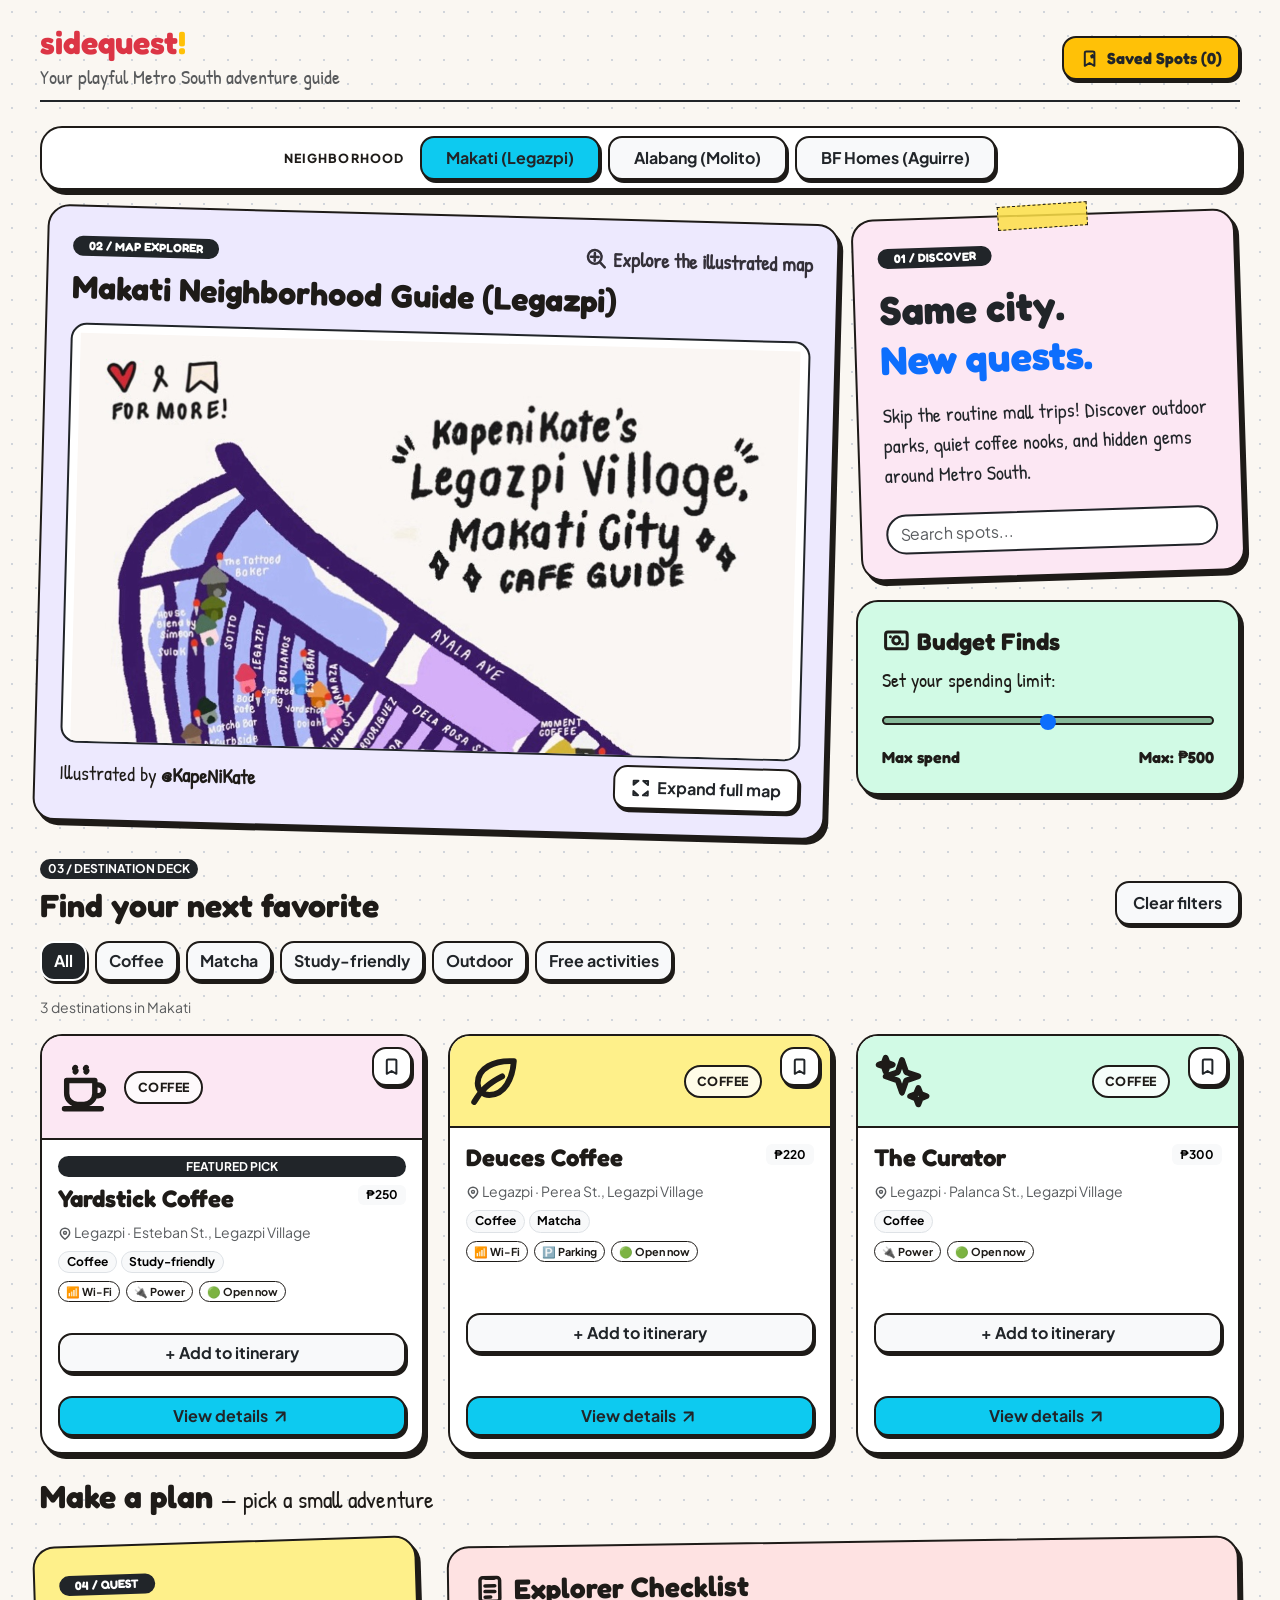
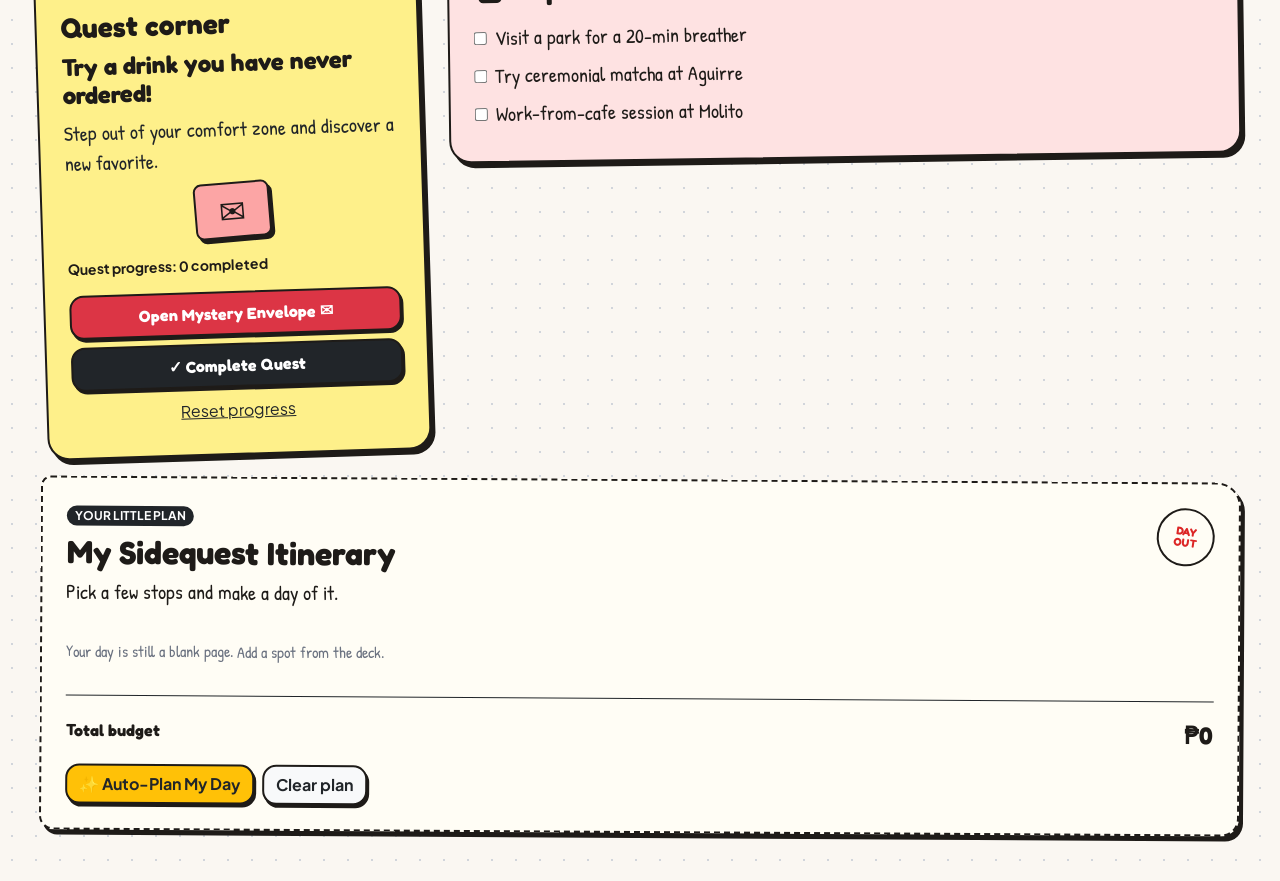
==== 01-bento-layout/index.html @ ff7359d4 "Add Sidequest itinerary and discovery features" ====
<!DOCTYPE html>
<html lang="en">

<head>
  <meta charset="UTF-8" />
  <meta name="viewport" content="width=device-width, initial-scale=1.0" />
  <title>Sidequest! — Playful Bento Adventure Guide</title>

  <link href="https://cdn.jsdelivr.net/npm/bootstrap@5.3.2/dist/css/bootstrap.min.css" rel="stylesheet" />
  <!-- Google Fonts -->
  <link
    href="https://fonts.googleapis.com/css2?family=Fredoka:wght@400;600;700&family=Patrick+Hand&family=Plus+Jakarta+Sans:wght@500;700;800&display=swap"
    rel="stylesheet" />
  <link rel="stylesheet" href="style.css" />
</head>

<body>

  <div class="container-fluid dashboard-shell">

    <!-- HEADER -->
    <header
      class="dashboard-header d-flex flex-wrap justify-content-between align-items-center gap-2 mb-4 pb-2 border-bottom border-2 border-dark">
      <div>
        <h1 class="font-fredoka fw-bold text-danger m-0 fs-2">sidequest<span class="text-warning">!</span></h1>
        <p class="font-hand text-muted m-0 fs-5">Your playful Metro South adventure guide</p>
      </div>
      <button class="btn btn-bento bg-warning text-dark font-fredoka px-3 py-2" onclick="toggleSaved()" aria-controls="savedDrawer" aria-expanded="false">
        <svg class="ui-icon me-1" aria-hidden="true" viewBox="0 0 24 24">
          <path d="M6 4.75A1.75 1.75 0 0 1 7.75 3h8.5A1.75 1.75 0 0 1 18 4.75V21l-6-3.5L6 21z" />
          <path d="m15.5 7.5 .5 1 1.1.2-.8.8.2 1.1-1-.5-1 .5.2-1.1-.8-.8 1.1-.2z" />
        </svg> Saved Spots (<span id="saved-count">0</span>)
      </button>
    </header>

    <!-- LOCATION SELECTOR STRIP -->
    <div class="row g-4 mb-4">
      <div class="col-12">
        <div class="bento-card location-strip flex-wrap px-3 py-2 bg-white">
          <span class="neighborhood-label">NEIGHBORHOOD</span>
          <div class="d-flex justify-content-center gap-2 flex-wrap">
            <button id="btn-makati" class="btn btn-bento bg-info text-dark px-4 py-2" aria-pressed="true"
              onclick="switchLoc('makati')">Makati (Legazpi)</button>
            <button id="btn-alabang" class="btn btn-bento bg-light px-4 py-2" aria-pressed="false"
              onclick="switchLoc('alabang')">Alabang (Molito)</button>
            <button id="btn-bf" class="btn btn-bento bg-light px-4 py-2" aria-pressed="false"
              onclick="switchLoc('bf')">BF Homes (Aguirre)</button>
          </div>
        </div>
      </div>
    </div>

  </div>
  <main class="container-fluid dashboard-shell">
    <!-- FEATURE ROW: MAP ANCHOR WITH DISCOVERY RAIL -->
    <div class="row g-4 mb-4">
      <aside class="col-12 col-lg-4 order-1 order-lg-2">
        <div class="row g-4">
          <div class="col-12">
            <section class="bento-card p-4 h-100 tilt-left" style="background-color: var(--pink-pastel);" aria-labelledby="discoverHeading">
              <div class="tape-accent"></div>
              <span class="badge bg-dark text-white rounded-pill px-3 py-1 font-fredoka mb-3">01 / DISCOVER</span>
              <h2 id="discoverHeading" class="font-fredoka fw-bold fs-1 lh-sm text-dark mb-3">Same city. <br><span class="text-primary">New quests.</span></h2>
              <p class="font-hand fs-5 mb-4 text-dark">Skip the routine mall trips! Discover outdoor parks, quiet coffee nooks, and hidden gems around Metro South.</p>
              <input id="searchInput" type="search" class="form-control rounded-pill border-2 border-dark" placeholder="Search spots..." aria-label="Search destinations" />
            </section>
          </div>
          <div class="col-12">
            <section class="bento-card p-4 h-100" style="background-color: var(--sage-pastel);" aria-labelledby="budgetHeading">
              <h2 id="budgetHeading" class="font-fredoka fw-bold fs-4 mb-2"><svg class="ui-icon" aria-hidden="true" viewBox="0 0 24 24"><rect x="3" y="5" width="18" height="14" rx="2"/><circle cx="12" cy="12" r="3"/><path d="M7 9h.01M17 15h.01"/></svg> Budget Finds</h2>
              <p class="font-hand fs-5 mb-3">Set your spending limit:</p>
              <input id="budgetRange" type="range" class="form-range" min="0" max="1000" step="50" value="500" aria-label="Maximum estimated spending">
              <div class="d-flex justify-content-between font-fredoka fw-bold mt-2"><span>Max spend</span><span class="budget-value">Max: ₱<span id="budgetValue">500</span></span></div>
            </section>
          </div>
        </div>
      </aside>

      <div class="col-12 col-lg-8 order-2 order-lg-1">
        <section class="bento-card map-anchor p-4 h-100 tilt-right" style="background-color: var(--lavender-pastel);" aria-labelledby="locTitle">
          <div class="d-flex justify-content-between align-items-center flex-wrap gap-2 mb-2">
            <span class="badge bg-dark text-white rounded-pill px-3 py-1 font-fredoka">02 / MAP EXPLORER</span>
            <small class="map-hint font-hand fs-5"><svg class="ui-icon" aria-hidden="true" viewBox="0 0 24 24"><circle cx="10.8" cy="10.8" r="6.8"/><path d="m16 16 5 5M10.8 7v7.6M7 10.8h7.6"/></svg> Explore the illustrated map</small>
          </div>
          <h2 id="locTitle" class="font-fredoka fw-bold mb-3">Makati Neighborhood Guide</h2>
          <div class="map-preview bg-white rounded-4 border border-2 border-dark p-2 text-center"><img id="neighborhoodMap" class="neighborhood-map" src="Assets/Map-Legazpi.jpg" alt="Illustrated Cafe Guide Map for Legazpi Village by KapeNiKate"></div>
          <div class="d-flex justify-content-between align-items-center gap-2 flex-wrap mt-2">
            <small class="font-hand fs-5">Illustrated by <strong>@KapeNiKate</strong></small>
            <button class="btn btn-bento bg-white px-3 py-2" type="button" onclick="openMap()"><svg class="ui-icon me-1" aria-hidden="true" viewBox="0 0 24 24"><path d="M8 3H3v5M16 3h5v5M3 16v5h5m13-5v5h-5M3 8l6-5m12 5-6-5M3 16l6 5m12-5-6 5"/></svg> Expand full map</button>
          </div>
        </section>
      </div>
    </div>

    <section class="destination-section mb-4" aria-labelledby="destinationsHeading">
      <div class="d-flex justify-content-between align-items-end flex-wrap gap-3 mb-3">
        <div><span class="badge bg-dark rounded-pill mb-2">03 / DESTINATION DECK</span><h2 id="destinationsHeading" class="font-fredoka fw-bold m-0">Find your next favorite</h2></div>
        <button id="clearFilters" class="btn btn-bento bg-light px-3 py-2" type="button">Clear filters</button>
      </div>
      <div class="d-flex gap-2 flex-wrap mb-3" id="categoryFilters" role="group" aria-label="Filter destinations by category"></div>
      <p id="resultSummary" class="text-muted small mb-3" aria-live="polite"></p>
      <div id="destinationList" class="row g-4"></div>
      <div id="emptyState" class="text-center py-4 d-none"><div class="empty-icon"><svg class="ui-icon" aria-hidden="true" viewBox="0 0 24 24"><circle cx="12" cy="12" r="9"/><path d="m15.5 8.5-2 5-5 2 2-5z"/></svg></div><h3 class="font-fredoka">No quests found!</h3><p>Try another budget or clear your filters.</p><button class="btn btn-bento bg-warning px-3 py-2" onclick="clearFilters()">Clear filters</button></div>
    </section>

    <section class="row g-4 mb-4" aria-labelledby="toolsHeading">
      <div class="col-12"><h2 id="toolsHeading" class="font-fredoka fw-bold mb-0">Make a plan <span class="font-hand fs-4 fw-normal">— pick a small adventure</span></h2></div>
      <div class="col-12 col-md-5 col-lg-4">
        <div class="bento-card p-4 h-100 tilt-left quest-card" style="background-color: var(--yellow-pastel);">
          <span class="badge bg-dark text-white rounded-pill px-3 py-1 font-fredoka mb-2">04 / QUEST</span>
          <h3 class="font-fredoka fw-bold mt-2">Quest corner</h3>
          <h4 id="featuredQuest" class="font-fredoka fw-bold">Try a drink you have never ordered!</h4>
          <p id="questDescription" class="font-hand fs-5 text-dark mb-2">Step out of your comfort zone and discover a new favorite.</p>
          <div id="mysteryEnvelope" class="mystery-envelope mb-3" aria-hidden="true"><span>✉</span></div>
          <p id="surpriseResult" class="font-hand fs-5 mt-2 mb-2" aria-live="polite"></p>
          <p class="small fw-bold">Quest progress: <span id="questProgress">0</span> completed</p>
          <div class="d-grid gap-2">
            <button class="btn btn-bento bg-danger text-white py-2 font-fredoka" onclick="rollQuest()">Open Mystery Envelope <span aria-hidden="true">✉</span></button>
            <button id="completeQuestBtn" class="btn btn-bento bg-dark text-white py-2 font-fredoka" onclick="completeQuest()">✓ Complete Quest</button>
          </div>
          <button class="btn btn-link text-dark w-100 mt-1" onclick="resetQuests()">Reset progress</button>
        </div>
      </div>
      <div class="col-12 col-md-7 col-lg-8">
        <div class="bento-card p-4 tilt-slight" style="background-color: #FEE2E2;">
          <h3 class="font-fredoka fw-bold mb-3"><svg class="ui-icon" aria-hidden="true" viewBox="0 0 24 24"><rect x="5" y="4" width="14" height="17" rx="2"/><path d="M9 4.5h6M8.5 10h7M8.5 14h7M8.5 18h4"/></svg> Explorer Checklist</h3>
          <ul id="explorerChecklist" class="list-unstyled font-hand fs-5 m-0">
            <li class="mb-2"><input id="check-park" data-checklist-key="park" type="checkbox" class="me-2" /><label for="check-park">Visit a park for a 20-min breather</label></li>
            <li class="mb-2"><input id="check-matcha" data-checklist-key="matcha" type="checkbox" class="me-2" /><label for="check-matcha">Try ceremonial matcha at Aguirre</label></li>
            <li class="mb-2"><input id="check-cafe" data-checklist-key="cafe" type="checkbox" class="me-2" /><label for="check-cafe">Work-from-cafe session at Molito</label></li>
          </ul>
        </div>
      </div>
    </section>

    <section id="itineraryCard" class="itinerary-card bento-card p-3 p-md-4 mb-4" aria-labelledby="itineraryHeading">
      <div class="d-flex justify-content-between align-items-start gap-3 flex-wrap">
        <div><span class="badge bg-dark rounded-pill mb-2">YOUR LITTLE PLAN</span><h2 id="itineraryHeading" class="font-fredoka fw-bold mb-1">My Sidequest Itinerary</h2><p class="font-hand fs-5 mb-0">Pick a few stops and make a day of it.</p></div>
        <span class="receipt-stamp" aria-hidden="true">DAY<br>OUT</span>
      </div>
      <ul id="itineraryList" class="itinerary-list list-unstyled my-3 mb-0"></ul>
      <div class="d-flex justify-content-between align-items-center border-top border-dark pt-3 mt-3"><span class="font-fredoka fw-bold">Total budget</span><strong id="itineraryTotal" class="font-fredoka fs-4">₱0</strong></div>
      <div class="d-flex gap-2 flex-wrap mt-3"><button class="btn btn-bento bg-warning" type="button" onclick="autoPlanDay()">✨ Auto-Plan My Day</button><button class="btn btn-bento bg-light" type="button" onclick="clearItinerary()">Clear plan</button></div>
    </section>
    <div id="savedDrawerBackdrop" class="saved-drawer-backdrop" onclick="toggleSaved(false)"></div>
    <aside id="savedDrawer" class="saved-drawer" aria-labelledby="savedHeading" aria-hidden="true">
      <div class="d-flex justify-content-between align-items-center gap-3 mb-3"><h2 id="savedHeading" class="font-fredoka fw-bold mb-0">Saved spots</h2><button class="btn btn-bento bg-white" type="button" onclick="toggleSaved(false)" aria-label="Close saved spots"><svg class="ui-icon" aria-hidden="true" viewBox="0 0 24 24"><path d="m6 6 12 12M18 6 6 18"/></svg></button></div>
      <div id="savedList" class="saved-drawer-list"></div>
    </aside>
    <dialog id="detailsDialog" class="details-dialog" aria-labelledby="detailsTitle"></dialog>
    <dialog id="mapDialog" class="map-dialog" aria-labelledby="mapDialogTitle">
      <div class="map-dialog-header p-3 d-flex justify-content-between align-items-center gap-3 flex-wrap">
        <div><h2 id="mapDialogTitle" class="font-fredoka fw-bold fs-4 mb-0">Neighborhood map</h2><small>Illustrated by @KapeNiKate</small></div>
        <div class="d-flex align-items-center gap-2"><label for="mapZoom" class="small fw-bold">Zoom <span id="mapZoomValue">100%</span></label><input id="mapZoom" type="range" min="100" max="200" value="100" step="10" aria-label="Zoom map"><button class="btn btn-bento bg-white" type="button" onclick="document.getElementById('mapDialog').close()" aria-label="Close map"><svg class="ui-icon" aria-hidden="true" viewBox="0 0 24 24"><path d="m6 6 12 12M18 6 6 18"/></svg></button></div>
      </div>
      <div id="mapCanvas" class="map-canvas"><img id="largeMap" src="Assets/Map-Legazpi.jpg" alt="Illustrated Cafe Guide Map for Legazpi Village by KapeNiKate"></div>
    </dialog>
  </main>
  <script>
    const places = [
      { id: 'yardstick', name: 'Yardstick Coffee', loc: 'makati', area: 'Legazpi', address: 'Esteban St., Legazpi Village', price: 250, icon: 'coffee', color: '#FCE7F3', tags: ['Coffee', 'Study-friendly'], amenities: ['Wi-Fi', 'Power', 'Open now'], description: 'A relaxed specialty coffee stop with a welcoming work-friendly vibe.' },
      { id: 'deuces', name: 'Deuces Coffee', loc: 'makati', area: 'Legazpi', address: 'Perea St., Legazpi Village', price: 220, icon: 'leaf', color: '#FEF08A', tags: ['Coffee', 'Matcha'], amenities: ['Wi-Fi', 'Parking', 'Open now'], description: 'Coffee and matcha drinks for a bright neighborhood café break.' },
      { id: 'curator', name: 'The Curator', loc: 'makati', area: 'Legazpi', address: 'Palanca St., Legazpi Village', price: 300, icon: 'sparkles', color: '#D1FAE5', tags: ['Coffee'], amenities: ['Power', 'Open now'], description: 'Specialty coffee with a cozy, tucked-away atmosphere.' },
      { id: 'molito', name: 'Molito Lifestyle Center', loc: 'alabang', area: 'Molito', address: 'Commerce Ave., Alabang', price: 400, icon: 'leaf', color: '#D1FAE5', tags: ['Coffee', 'Outdoor'], amenities: ['Parking', 'Open now'], description: 'An open-air destination with cafés, dining, and leafy walkways.' },
      { id: 'manam', name: 'Café Seventy', loc: 'alabang', area: 'Molito', address: 'Molito Complex, Alabang', price: 350, icon: 'coffee', color: '#FCE7F3', tags: ['Coffee', 'Study-friendly'], amenities: ['Wi-Fi', 'Power'], description: 'A casual café pick for a coffee break or catch-up.' },
      { id: 'aguirre', name: 'Matcha Stop', loc: 'bf', area: 'Aguirre', address: 'Aguirre Ave., BF Homes', price: 200, icon: 'leaf', color: '#D1FAE5', tags: ['Matcha', 'Coffee'], amenities: ['Wi-Fi', 'Open now'], description: 'A neighborhood drink stop for matcha fans.' },
      { id: 'bfpark', name: 'BF Community Green', loc: 'bf', area: 'Aguirre', address: 'BF Homes, Parañaque', price: 0, icon: 'tree', color: '#E0F2FE', tags: ['Outdoor', 'Free activities'], amenities: ['Parking', 'Open now'], description: 'Take a free breather and enjoy a little time outdoors.' }
    ];
    const categories = ['Coffee', 'Matcha', 'Study-friendly', 'Outdoor', 'Free activities'];
    const mapAssets = {
      makati: { src: 'Assets/Map-Legazpi.jpg', alt: 'Illustrated Cafe Guide Map for Legazpi Village by KapeNiKate', title: 'Legazpi Village, Makati' },
      alabang: { src: 'Assets/Map-Alabang.jpg', alt: 'Illustrated Cafe Guide Map for Alabang by KapeNiKate', title: 'Alabang Cafe Guide' },
      bf: { src: 'Assets/Map-BF%20Homes.jpg', alt: 'Illustrated Cafe Guide Map for BF Homes, Parañaque by KapeNiKate', title: 'BF Homes Cafe Guide' }
    };
    let activeLoc = 'makati', activeCategory = '', searchTerm = '', budget = 500;
    let saved = JSON.parse(localStorage.getItem('sidequestSaved') || '[]');
    let itinerary = JSON.parse(localStorage.getItem('sidequestItinerary') || '[]');
    let questCount = Number(localStorage.getItem('sidequestQuestCount') || 0);
    let currentQuest = 'Try a drink you have never ordered!';
    const titles = { makati: 'Makati Neighborhood Guide (Legazpi)', alabang: 'Alabang Cafe Guide (Molito)', bf: 'BF Homes Guide (Aguirre Ave)' };

    function switchLoc(loc) {
      activeLoc = loc;
      document.getElementById('btn-makati').className = loc === 'makati' ? 'btn btn-bento bg-info text-dark px-4 py-2' : 'btn btn-bento bg-light px-4 py-2';
      document.getElementById('btn-alabang').className = loc === 'alabang' ? 'btn btn-bento bg-info text-dark px-4 py-2' : 'btn btn-bento bg-light px-4 py-2';
      document.getElementById('btn-bf').className = loc === 'bf' ? 'btn btn-bento bg-info text-dark px-4 py-2' : 'btn btn-bento bg-light px-4 py-2';
      document.getElementById('btn-makati').setAttribute('aria-pressed', loc === 'makati');
      document.getElementById('btn-alabang').setAttribute('aria-pressed', loc === 'alabang');
      document.getElementById('btn-bf').setAttribute('aria-pressed', loc === 'bf');
      render();
    }

    function iconSvg(name, className = 'ui-icon') {
      const paths = {
        coffee: '<path d="M4 9h13v6a5 5 0 0 1-5 5H9a5 5 0 0 1-5-5zM17 11h1.5a2.5 2.5 0 0 1 0 5H17M3 22h17M8 3c-1 1 1 1 0 2m5-2c-1 1 1 1 0 2"/>',
        leaf: '<path d="M20.5 3.5C12 3 5 6.5 5 13a5 5 0 0 0 5 5c6.5 0 10-7 10.5-14.5Z"/><path d="M3.5 21c3-5 6-8 12-11"/>',
        sparkles: '<path d="m12 3 1.8 5.2L19 10l-5.2 1.8L12 17l-1.8-5.2L5 10l5.2-1.8L12 3ZM19 15l1 2.5 2.5 1-2.5 1L19 22l-1-2.5-2.5-1 2.5-1L19 15ZM5 2l.8 2.2L8 5l-2.2.8L5 8l-.8-2.2L2 5l2.2-.8L5 2Z"/>',
        tree: '<path d="M12 22v-6M9 22h6M12 2 5 11h4l-5 6h16l-5-6h4z"/>',
        pin: '<path d="M20 10c0 5-8 11-8 11S4 15 4 10a8 8 0 1 1 16 0Z"/><circle cx="12" cy="10" r="2.5"/>',
        bookmark: '<path d="M6 4.75A1.75 1.75 0 0 1 7.75 3h8.5A1.75 1.75 0 0 1 18 4.75V21l-6-3.5L6 21z"/>',
        arrow: '<path d="M7 17 17 7M7 7h10v10"/>',
        close: '<path d="m6 6 12 12M18 6 6 18"/>'
      };
      return `<svg class="${className}" aria-hidden="true" viewBox="0 0 24 24">${paths[name] || paths.sparkles}</svg>`;
    }
    function filteredPlaces() {
      return places.filter(p => p.loc === activeLoc && p.price <= budget && (!activeCategory || p.tags.includes(activeCategory)) && (!searchTerm || `${p.name} ${p.area} ${p.address} ${p.tags.join(' ')}`.toLowerCase().includes(searchTerm)));
    }
    function amenityMarkup(p) {
      const icons = { 'Wi-Fi': '📶', Power: '🔌', Parking: '🅿️', 'Open now': '🟢' };
      return (p.amenities || []).map(amenity => `<span class="amenity-badge" title="${amenity}">${icons[amenity] || '•'} ${amenity}</span>`).join('');
    }
    function placeCard(p, index = 0, total = 1, editorial = false) {
      const isSaved = saved.includes(p.id);
      const featured = editorial && index === 0;
      const columnClass = !editorial ? 'col-12 col-md-6 col-lg-4' : 'col-12 col-md-4';
      const inItinerary = itinerary.includes(p.id);
      return `<div class="${columnClass}"><article class="bento-card destination-card h-100 overflow-hidden ${featured ? 'destination-featured' : ''}"><div class="destination-art" style="background:${p.color}" aria-hidden="true"><span class="destination-art-icon">${iconSvg(p.icon, 'art-icon')}</span><span class="place-category">${p.tags[0]}</span><button class="save-art-btn btn btn-bento ${isSaved ? 'bg-warning' : 'bg-white'}" aria-label="${isSaved ? 'Remove saved spot' : 'Save spot'}" title="${isSaved ? 'Remove saved spot' : 'Save spot'}" onclick="toggleSave('${p.id}')">${iconSvg('bookmark')}</button></div><div class="p-3 d-flex flex-column flex-grow-1">${featured ? '<span class="badge bg-dark rounded-pill mb-2">FEATURED PICK</span>' : ''}<div class="d-flex justify-content-between gap-2"><h3 class="font-fredoka fw-bold fs-4">${p.name}</h3><span class="badge text-bg-light align-self-start">₱${p.price}</span></div><p class="small text-muted mb-2">${iconSvg('pin', 'ui-icon ui-icon-small')} ${p.area} · ${p.address}</p><div class="d-flex gap-1 flex-wrap mb-2">${p.tags.map(t => `<span class="badge rounded-pill text-bg-light border">${t}</span>`).join('')}</div><div class="amenity-list mb-3">${amenityMarkup(p)}</div><button class="btn btn-bento ${inItinerary ? 'bg-warning' : 'bg-light'} w-100 mb-2" onclick="toggleItinerary('${p.id}')">${inItinerary ? '✓ Added to itinerary' : '+ Add to itinerary'}</button><button class="btn btn-bento bg-info text-dark w-100 mt-auto" onclick="showDetails('${p.id}')">View details ${iconSvg('arrow')}</button></div></article></div>`;
    }
    function render() {
      const list = filteredPlaces();
      document.getElementById('destinationList').innerHTML = list.map((place, index) => placeCard(place, index, list.length, true)).join('');
      document.getElementById('emptyState').classList.toggle('d-none', list.length > 0);
      document.getElementById('resultSummary').textContent = `${list.length} destination${list.length === 1 ? '' : 's'} in ${activeLoc === 'bf' ? 'BF Homes' : activeLoc === 'alabang' ? 'Alabang' : 'Makati'}`;
      document.getElementById('saved-count').textContent = saved.length;
      const savedPlaces = places.filter(p => saved.includes(p.id));
      document.getElementById('savedList').innerHTML = savedPlaces.length ? savedPlaces.map(placeCard).join('') : '<p class="font-hand fs-5">No saved spots yet. Tap a bookmark on a destination to keep it here.</p>';
      const map = mapAssets[activeLoc];
      document.getElementById('locTitle').textContent = titles[activeLoc];
      document.getElementById('neighborhoodMap').src = map.src;
      document.getElementById('neighborhoodMap').alt = map.alt;
      document.getElementById('mapDialogTitle').textContent = map.title;
      document.getElementById('largeMap').src = map.src;
      document.getElementById('largeMap').alt = map.alt;
      document.getElementById('questProgress').textContent = questCount;
      renderItinerary();
    }
    function toggleSave(id) { saved = saved.includes(id) ? saved.filter(x => x !== id) : [...saved, id]; localStorage.setItem('sidequestSaved', JSON.stringify(saved)); render(); }
    function toggleItinerary(id) { itinerary = itinerary.includes(id) ? itinerary.filter(x => x !== id) : [...itinerary, id]; localStorage.setItem('sidequestItinerary', JSON.stringify(itinerary)); render(); }
    function renderItinerary() {
      const list = document.getElementById('itineraryList');
      const selected = itinerary.map(id => places.find(p => p.id === id)).filter(Boolean);
      list.innerHTML = selected.length ? selected.map(p => `<li class="itinerary-item"><span><strong>${p.name}</strong><small>${p.area} · ₱${p.price}</small></span><button class="btn btn-sm" type="button" onclick="toggleItinerary('${p.id}')" aria-label="Remove ${p.name}">×</button></li>`).join('') : '<li class="itinerary-empty font-hand">Your day is still a blank page. Add a spot from the deck.</li>';
      document.getElementById('itineraryTotal').textContent = `₱${selected.reduce((total, p) => total + p.price, 0)}`;
    }
    function clearItinerary() { itinerary = []; localStorage.setItem('sidequestItinerary', JSON.stringify(itinerary)); render(); }
    function autoPlanDay() {
      const picks = filteredPlaces().slice(0, 3);
      if (!picks.length) return;
      itinerary = [...new Set([...itinerary, ...picks.map(p => p.id)])].slice(0, 3);
      localStorage.setItem('sidequestItinerary', JSON.stringify(itinerary));
      render();
      document.getElementById('itineraryCard').scrollIntoView({ behavior: 'smooth', block: 'center' });
    }
    function toggleSaved(force) {
      const drawer = document.getElementById('savedDrawer');
      const open = typeof force === 'boolean' ? force : !drawer.classList.contains('is-open');
      drawer.classList.toggle('is-open', open);
      document.getElementById('savedDrawerBackdrop').classList.toggle('is-visible', open);
      drawer.setAttribute('aria-hidden', String(!open));
      document.querySelector('[aria-controls="savedDrawer"]').setAttribute('aria-expanded', String(open));
    }
    function showDetails(id) { const p = places.find(x => x.id === id); const dialog = document.getElementById('detailsDialog'); dialog.innerHTML = `<div class="details-art" style="background:${p.color}"><span>${iconSvg(p.icon, 'art-icon')}</span><button class="btn btn-bento bg-white" aria-label="Close details" onclick="document.getElementById('detailsDialog').close()">${iconSvg('close')}</button></div><div class="p-4"><span class="badge bg-dark rounded-pill mb-2">${p.area} · ₱${p.price} est.</span><h2 id="detailsTitle" class="font-fredoka fw-bold">${p.name}</h2><p>${p.description}</p><p class="mb-1"><strong>Address:</strong> ${p.address}</p><div class="d-flex gap-1 flex-wrap mb-4">${p.tags.map(t => `<span class="badge rounded-pill text-bg-light border">${t}</span>`).join('')}</div><div class="d-flex gap-2 flex-wrap"><a class="btn btn-bento bg-info text-dark flex-grow-1" href="https://www.google.com/maps/search/?api=1&query=${encodeURIComponent(p.name + ' ' + p.address)}" target="_blank" rel="noopener">Get directions ${iconSvg('arrow')}</a><button class="btn btn-bento ${saved.includes(p.id) ? 'bg-warning' : 'bg-light'}" onclick="toggleSave('${p.id}');showDetails('${p.id}')">${iconSvg('bookmark')} ${saved.includes(p.id) ? 'Saved' : 'Save spot'}</button></div></div>`; dialog.showModal(); }
    function openMap() { document.getElementById('mapZoom').value = 100; document.getElementById('mapZoomValue').textContent = '100%'; document.getElementById('largeMap').style.width = '100%'; document.getElementById('mapDialog').showModal(); }
    function clearFilters() { searchTerm = ''; activeCategory = ''; budget = 1000; document.getElementById('searchInput').value = ''; document.getElementById('budgetRange').value = '1000'; document.getElementById('budgetValue').textContent = '1000'; document.querySelectorAll('.category-filter').forEach(b => { b.classList.remove('active'); b.setAttribute('aria-pressed', 'false'); }); const allCategoryButton = document.querySelector('.category-filter[data-category=""]'); allCategoryButton.classList.add('active'); allCategoryButton.setAttribute('aria-pressed', 'true'); render(); }
    function completeQuest() { if (document.getElementById('completeQuestBtn').disabled) return; questCount++; localStorage.setItem('sidequestQuestCount', questCount); document.getElementById('completeQuestBtn').textContent = '✓ Quest completed!'; document.getElementById('completeQuestBtn').disabled = true; render(); }
    function resetQuests() { questCount = 0; localStorage.setItem('sidequestQuestCount', '0'); document.getElementById('completeQuestBtn').textContent = '✓ Complete Quest'; document.getElementById('completeQuestBtn').disabled = false; render(); }
    function rollQuest() {
      const matches = filteredPlaces(); if (!matches.length) { document.getElementById('surpriseResult').textContent = 'No destinations match these filters yet. Clear filters to roll again.'; return; }
      const envelope = document.getElementById('mysteryEnvelope');
      envelope.classList.remove('reveal');
      void envelope.offsetWidth;
      envelope.classList.add('reveal');
      const p = matches[Math.floor(Math.random() * matches.length)]; currentQuest = `Visit ${p.name} and try something new!`; document.getElementById('featuredQuest').textContent = currentQuest; document.getElementById('questDescription').textContent = `Your sidequest: explore ${p.area} and enjoy a stop at ${p.name}. Estimated spend: ₱${p.price}.`; document.getElementById('surpriseResult').textContent = currentQuest; document.getElementById('completeQuestBtn').textContent = '✓ Complete Quest'; document.getElementById('completeQuestBtn').disabled = false;
    }
    let checklistState = {};
    try { checklistState = JSON.parse(localStorage.getItem('sidequestChecklist') || '{}') || {}; } catch (error) { checklistState = {}; }
    document.querySelectorAll('[data-checklist-key]').forEach(input => {
      const key = input.dataset.checklistKey;
      input.checked = checklistState[key] === true;
      input.addEventListener('change', () => { checklistState[key] = input.checked; localStorage.setItem('sidequestChecklist', JSON.stringify(checklistState)); });
    });
    document.getElementById('searchInput').addEventListener('input', e => { searchTerm = e.target.value.trim().toLowerCase(); render(); });
    document.getElementById('budgetRange').addEventListener('input', e => { budget = Number(e.target.value); document.getElementById('budgetValue').textContent = budget; render(); });
    document.getElementById('clearFilters').addEventListener('click', clearFilters);
    document.getElementById('mapZoom').addEventListener('input', e => { const zoom = Number(e.target.value); document.getElementById('mapZoomValue').textContent = `${zoom}%`; document.getElementById('largeMap').style.width = `${zoom}%`; });
    const mapCanvas = document.getElementById('mapCanvas'); let mapDrag = null;
    mapCanvas.addEventListener('pointerdown', e => { mapDrag = { x: e.clientX, y: e.clientY, left: mapCanvas.scrollLeft, top: mapCanvas.scrollTop }; mapCanvas.setPointerCapture(e.pointerId); });
    mapCanvas.addEventListener('pointermove', e => { if (!mapDrag) return; mapCanvas.scrollLeft = mapDrag.left - (e.clientX - mapDrag.x); mapCanvas.scrollTop = mapDrag.top - (e.clientY - mapDrag.y); });
    const endMapDrag = () => { mapDrag = null; }; mapCanvas.addEventListener('pointerup', endMapDrag); mapCanvas.addEventListener('pointercancel', endMapDrag);
    document.getElementById('categoryFilters').innerHTML = `<button type="button" class="btn btn-bento bg-light category-filter active" data-category="" aria-pressed="true">All</button>` + categories.map(c => `<button type="button" class="btn btn-bento bg-light category-filter" data-category="${c}" aria-pressed="false">${c}</button>`).join('');
    document.getElementById('categoryFilters').addEventListener('click', e => { const b = e.target.closest('[data-category]'); if (!b) return; activeCategory = b.dataset.category; document.querySelectorAll('.category-filter').forEach(x => { const selected = x === b; x.classList.toggle('active', selected); x.setAttribute('aria-pressed', selected); }); render(); });
    render();
  </script>
</body>

</html>
---- 01-bento-layout/style.css ----
:root {
  --bg-cream: #FAF7F2;
  --card-bg: #FFFFFF;
  --border-dark: #1E1B18;
  --pink-pastel: #FCE7F3;
  --sage-pastel: #D1FAE5;
  --yellow-pastel: #FEF08A;
  --lavender-pastel: #EDE9FE;
  --blue-pastel: #E0F2FE;
}

body {
  margin: 0;
  padding-block: 24px;
  background-color: var(--bg-cream);
  color: var(--border-dark);
  font-family: 'Plus Jakarta Sans', sans-serif;
  background-image: radial-gradient(#d1d5db 1px, transparent 1px);
  background-size: 24px 24px;
}

.font-hand {
  font-family: 'Patrick Hand', cursive;
}

.font-fredoka {
  font-family: 'Fredoka', sans-serif;
}

/* Bento Card Styles */
.bento-card {
  background: var(--card-bg);
  border: 2.5px solid var(--border-dark);
  border-radius: 22px;
  box-shadow: 4px 5px 0px var(--border-dark);
  transition: transform 0.25s ease, box-shadow 0.25s ease;
  position: relative;
}

.bento-card:is(article, .tilt-left, .tilt-right, .tilt-slight):hover {
  transform: translateY(-4px) scale(1.01) rotate(var(--card-rotation, 0deg));
  box-shadow: 6px 7px 0px var(--border-dark);
}

/* Rotations & Scrapbook Tilts */
.tilt-left {
  --card-rotation: -1.8deg;
  transform: rotate(var(--card-rotation));
}

.tilt-right {
  --card-rotation: 1.5deg;
  transform: rotate(var(--card-rotation));
}

.tilt-slight {
  --card-rotation: -0.8deg;
  transform: rotate(var(--card-rotation));
}

.tape-accent {
  position: absolute;
  top: -12px;
  left: 50%;
  transform: translateX(-50%) rotate(-2deg);
  width: 90px;
  height: 24px;
  background: rgba(253, 224, 71, 0.85);
  border: 1px dashed var(--border-dark);
  z-index: 10;
}

.btn-bento {
  border: 2px solid var(--border-dark);
  border-radius: 14px;
  font-weight: 700;
  box-shadow: 2px 3px 0px var(--border-dark);
  transition: all 0.15s ease;
}

.btn-bento:hover {
  transform: translate(-1px, -1px);
  box-shadow: 4px 5px 0px var(--border-dark);
}

.btn-bento:focus-visible {
  outline: 3px solid var(--border-dark);
  outline-offset: 3px;
}

.category-filter.active {
  background: #212529 !important;
  color: #fff !important;
}

.location-strip {
  display: flex;
  align-items: center;
  justify-content: center;
  gap: 1rem;
}

.map-hint {
  color: #343039;
  font-weight: 600;
}

.budget-value {
  color: #1e1b18;
}

#budgetRange {
  height: 1.25rem;
  accent-color: #166534;
}

#budgetRange::-webkit-slider-runnable-track {
  height: .55rem;
  background: #86b99a;
  border: 2px solid #1e1b18;
  border-radius: 1rem;
}

#budgetRange::-moz-range-track {
  height: .55rem;
  background: #86b99a;
  border: 2px solid #1e1b18;
  border-radius: 1rem;
}

.destination-art {
  min-height: 92px;
  display: flex;
  align-items: center;
  justify-content: space-between;
  position: relative;
  padding: .75rem 4.25rem .75rem 1rem;
  border-bottom: 2px solid var(--border-dark);
}

.destination-card {
  display: flex;
  flex-direction: column;
  min-height: 420px;
}

.destination-card > .p-3 {
  display: flex;
  flex: 1;
  flex-direction: column;
}

.destination-card > .p-3 > .btn {
  margin-top: auto;
}

.save-art-btn {
  position: absolute;
  top: .65rem;
  right: .65rem;
  z-index: 1;
}

.destination-featured .destination-art {
  min-height: 104px;
  justify-content: flex-start;
  gap: .9rem;
}

@media (max-width: 767.98px) {
  .destination-card {
    min-height: 0;
  }
}

.destination-featured .art-icon {
  width: 3.25rem;
  height: 3.25rem;
}

.details-dialog {
  width: min(92vw, 520px);
  max-width: none;
  max-height: min(90vh, 760px);
  padding: 0;
  overflow: auto;
  color: var(--border-dark);
  background: var(--card-bg);
  border: 2.5px solid var(--border-dark);
  border-radius: 22px;
  box-shadow: 8px 10px 0 var(--border-dark);
}

.details-dialog::backdrop {
  background: rgb(30 27 24 / 58%);
  backdrop-filter: blur(3px);
}

.details-art {
  min-height: 130px;
  display: flex;
  align-items: center;
  justify-content: center;
  position: relative;
  border-bottom: 2px solid var(--border-dark);
}

.details-art button {
  position: absolute;
  top: .75rem;
  right: .75rem;
  font-size: 1rem;
}

.map-preview {
  height: clamp(280px, 34vw, 420px);
  display: grid;
  place-items: center;
  overflow: hidden;
}

.neighborhood-map {
  display: block;
  width: 100%;
  height: 100%;
  object-fit: contain;
}

.map-dialog {
  width: min(96vw, 1200px);
  height: min(94vh, 1000px);
  max-width: none;
  max-height: none;
  padding: 0;
  overflow: hidden;
  color: var(--border-dark);
  background: var(--bg-cream);
  border: 2.5px solid var(--border-dark);
  border-radius: 22px;
  box-shadow: 8px 10px 0 var(--border-dark);
}

.map-dialog::backdrop {
  background: rgb(30 27 24 / 68%);
  backdrop-filter: blur(3px);
}

.map-dialog-header {
  min-height: 76px;
  background: #fff;
  border-bottom: 2px solid var(--border-dark);
}

.map-dialog-header input[type="range"] {
  width: 130px;
  accent-color: #166534;
}

.map-canvas {
  height: calc(100% - 76px);
  padding: .75rem;
  overflow: auto;
  text-align: center;
  cursor: grab;
  touch-action: none;
  user-select: none;
}

.map-canvas:active {
  cursor: grabbing;
}

.map-canvas img {
  display: block;
  width: 100%;
  height: auto;
  margin: 0 auto;
  pointer-events: none;
}

.amenity-list {
  display: flex;
  flex-wrap: wrap;
  gap: .35rem;
}

.amenity-badge {
  padding: .2rem .45rem;
  border: 1.5px solid var(--border-dark);
  border-radius: 999px;
  background: #fff;
  font-size: .68rem;
  font-weight: 700;
  line-height: 1.2;
}

.itinerary-card {
  background: #fffdf5;
  border-radius: 10px 24px 18px 14px;
  border-style: dashed;
  transform: rotate(.35deg);
}

.receipt-stamp {
  display: grid;
  place-items: center;
  width: 58px;
  height: 58px;
  border: 2px solid var(--border-dark);
  border-radius: 50%;
  color: #dc2626;
  font: 700 .7rem/1 'Fredoka', sans-serif;
  text-align: center;
  transform: rotate(8deg);
}

.itinerary-list {
  display: grid;
  gap: .5rem;
}

.itinerary-item {
  display: flex;
  align-items: center;
  justify-content: space-between;
  gap: 1rem;
  padding: .65rem .75rem;
  border-bottom: 1px dashed #9ca3af;
}

.itinerary-item span {
  display: grid;
  gap: .1rem;
}

.itinerary-item small {
  color: #6b7280;
}

.itinerary-item button {
  border: 1.5px solid var(--border-dark);
  border-radius: 50%;
  line-height: 1;
}

.itinerary-empty {
  padding: 1rem 0;
  color: #6b7280;
}

.mystery-envelope {
  display: grid;
  place-items: center;
  width: 76px;
  height: 56px;
  margin-inline: auto;
  border: 2px solid var(--border-dark);
  border-radius: 8px;
  background: #fca5a5;
  box-shadow: 3px 4px 0 var(--border-dark);
  transform: rotate(-3deg);
}

.mystery-envelope span {
  font-size: 2rem;
}

.mystery-envelope.reveal {
  animation: envelopeFlip .65s ease;
}

@keyframes envelopeFlip {
  0% { transform: rotate(-3deg) scale(1); }
  45% { transform: rotate(8deg) scale(1.12); }
  100% { transform: rotate(-3deg) scale(1); }
}

.saved-drawer-backdrop {
  position: fixed;
  inset: 0;
  z-index: 1040;
  background: rgb(30 27 24 / 42%);
  opacity: 0;
  pointer-events: none;
  transition: opacity .2s ease;
}

.saved-drawer-backdrop.is-visible {
  opacity: 1;
  pointer-events: auto;
}

.saved-drawer {
  position: fixed;
  inset: 0 0 0 auto;
  z-index: 1050;
  width: min(92vw, 420px);
  padding: 1.25rem;
  overflow-y: auto;
  background: var(--bg-cream);
  border-left: 2.5px solid var(--border-dark);
  box-shadow: -8px 0 0 var(--border-dark);
  transform: translateX(105%);
  transition: transform .25s ease;
}

.saved-drawer.is-open {
  transform: translateX(0);
}

.saved-drawer-list .destination-card {
  min-height: 0;
}

.saved-drawer-list > div {
  margin-bottom: 1rem;
}

.dashboard-shell {
  width: 100%;
  max-width: 1264px;
  padding-inline: clamp(16px, 3vw, 32px);
  margin-inline: auto;
}

.neighborhood-label {
  color: #1e1b18;
  font-size: .78rem;
  font-weight: 800;
  letter-spacing: .09em;
  white-space: nowrap;
}

.ui-icon {
  display: inline-block;
  width: 1.2em;
  height: 1.2em;
  vertical-align: -.22em;
  fill: none;
  stroke: currentColor;
  stroke-width: 2.5;
  stroke-linecap: round;
  stroke-linejoin: round;
}

.ui-icon-small {
  width: 1em;
  height: 1em;
}

.art-icon {
  width: 3.5rem;
  height: 3.5rem;
  fill: none;
  stroke: currentColor;
  stroke-width: 2.5;
  stroke-linecap: round;
  stroke-linejoin: round;
}

.destination-art-icon {
  display: grid;
  place-items: center;
}

.place-category {
  border: 2px solid var(--border-dark);
  border-radius: 999px;
  background: rgb(255 255 255 / 80%);
  padding: .3rem .7rem;
  color: var(--border-dark);
  font-size: .78rem;
  font-weight: 800;
  text-transform: uppercase;
  letter-spacing: .04em;
}

.save-art-btn {
  display: grid;
  place-items: center;
  padding: .5rem;
}

.empty-icon .ui-icon {
  width: 2.5rem;
  height: 2.5rem;
  stroke-width: 2.5;
}

.details-art .art-icon {
  width: 4rem;
  height: 4rem;
}
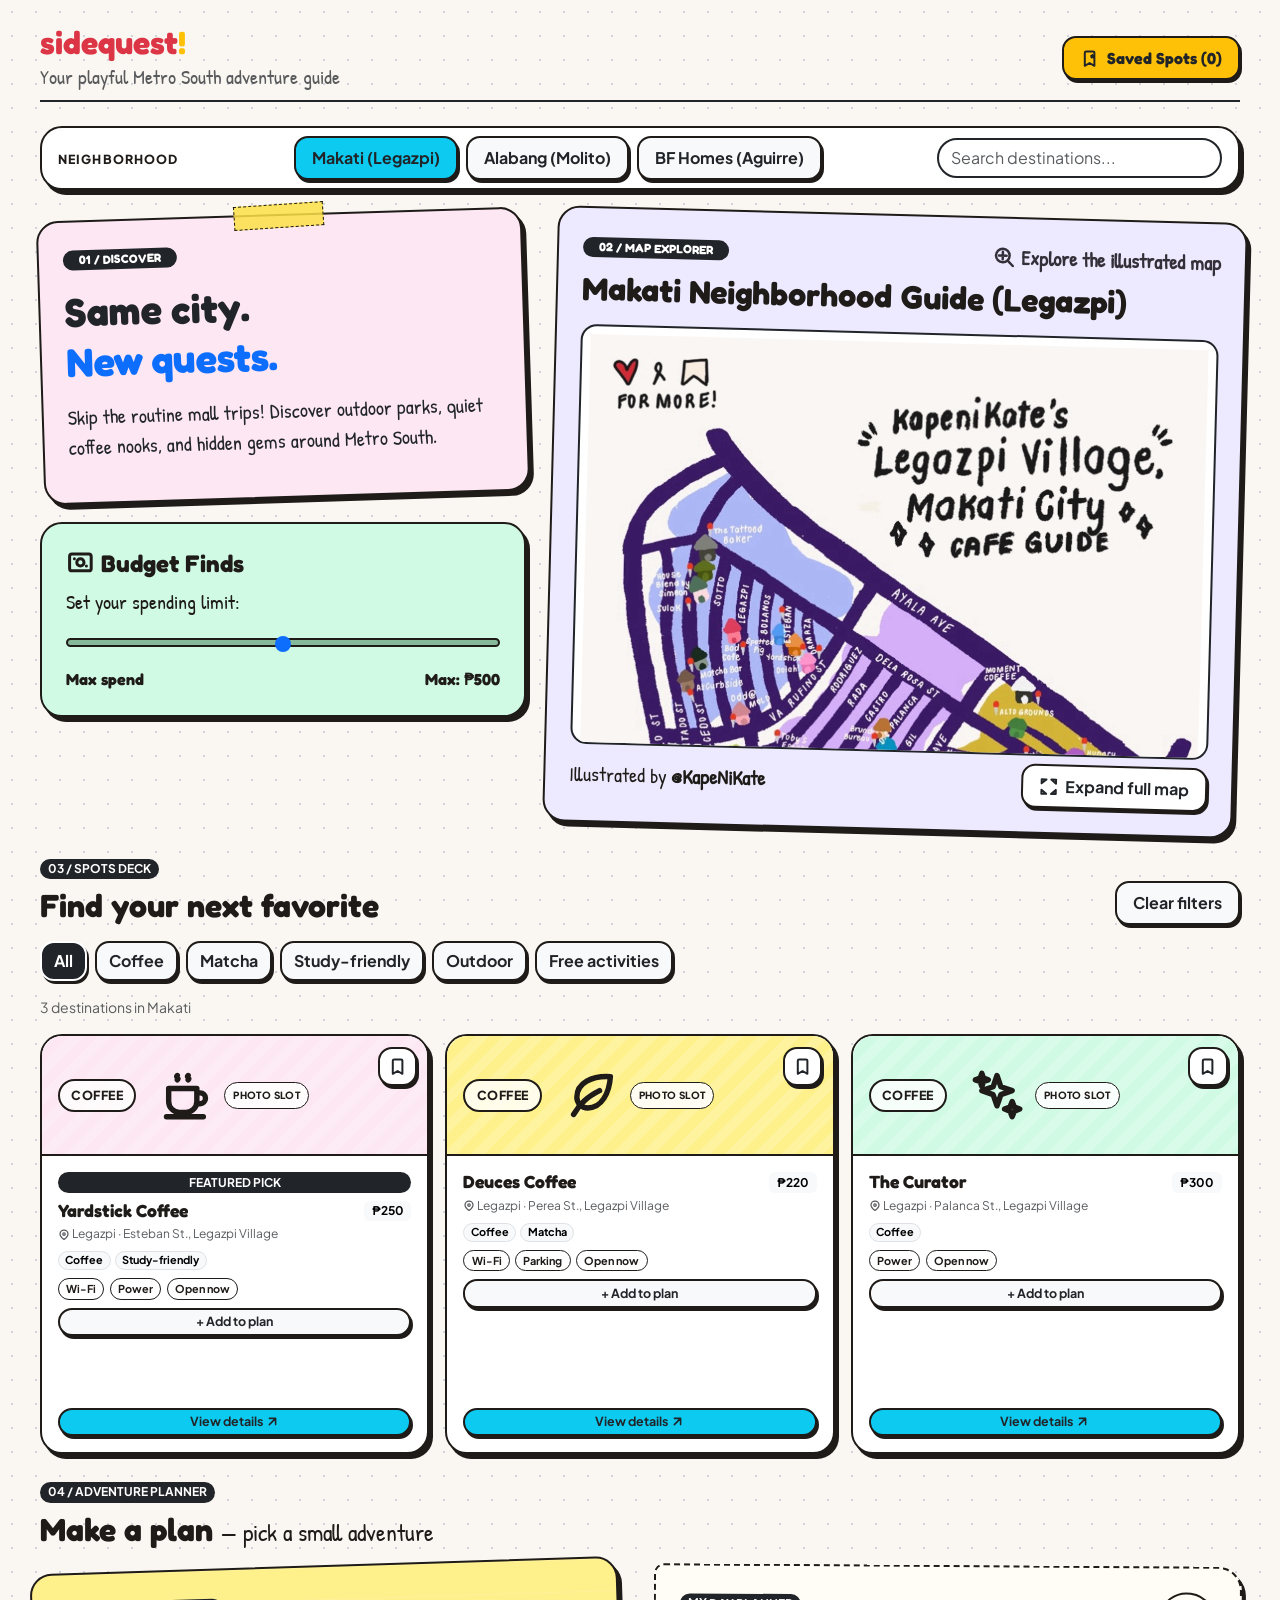
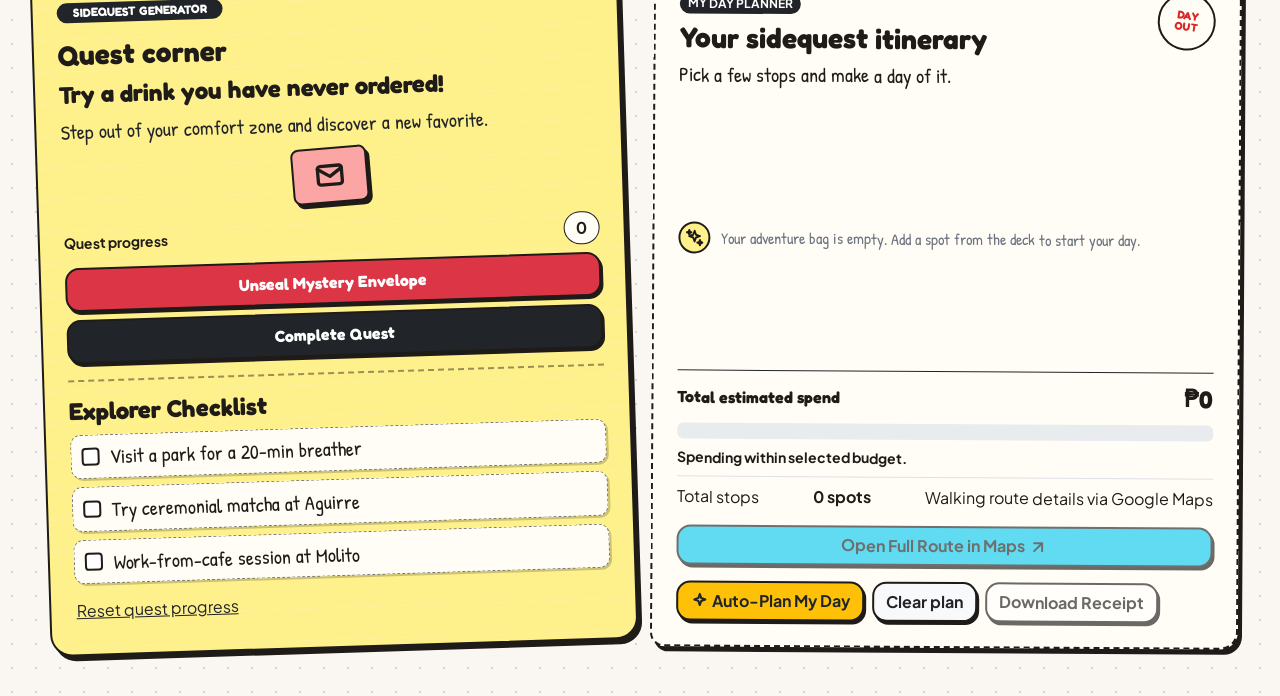
==== commit 3e8dc9c6: "Rearrange Sidequest layout" ====
--- a/01-bento-layout/index.html
+++ b/01-bento-layout/index.html
@@ -36,15 +36,17 @@
     <!-- LOCATION SELECTOR STRIP -->
     <div class="row g-4 mb-4">
       <div class="col-12">
-        <div class="bento-card location-strip flex-wrap px-3 py-2 bg-white">
-          <span class="neighborhood-label">NEIGHBORHOOD</span>
-          <div class="d-flex justify-content-center gap-2 flex-wrap">
-            <button id="btn-makati" class="btn btn-bento bg-info text-dark px-4 py-2" aria-pressed="true"
-              onclick="switchLoc('makati')">Makati (Legazpi)</button>
-            <button id="btn-alabang" class="btn btn-bento bg-light px-4 py-2" aria-pressed="false"
-              onclick="switchLoc('alabang')">Alabang (Molito)</button>
-            <button id="btn-bf" class="btn btn-bento bg-light px-4 py-2" aria-pressed="false"
-              onclick="switchLoc('bf')">BF Homes (Aguirre)</button>
+        <div class="bento-card px-3 py-2 bg-white">
+          <div class="row g-2 align-items-center">
+            <div class="col-12 col-xl-auto"><span class="neighborhood-label">NEIGHBORHOOD</span></div>
+            <div class="col-12 col-xl">
+              <div class="d-flex justify-content-start justify-content-xl-center gap-2 flex-wrap">
+                <button id="btn-makati" class="btn btn-bento bg-info text-dark px-3 py-2" aria-pressed="true" onclick="switchLoc('makati')">Makati (Legazpi)</button>
+                <button id="btn-alabang" class="btn btn-bento bg-light px-3 py-2" aria-pressed="false" onclick="switchLoc('alabang')">Alabang (Molito)</button>
+                <button id="btn-bf" class="btn btn-bento bg-light px-3 py-2" aria-pressed="false" onclick="switchLoc('bf')">BF Homes (Aguirre)</button>
+              </div>
+            </div>
+            <div class="col-12 col-xl-3"><input id="searchInput" type="search" class="form-control rounded-pill border-2 border-dark" placeholder="Search destinations..." aria-label="Search destinations" /></div>
           </div>
         </div>
       </div>
@@ -52,17 +54,16 @@
 
   </div>
   <main class="container-fluid dashboard-shell">
-    <!-- FEATURE ROW: MAP ANCHOR WITH DISCOVERY RAIL -->
+    <!-- FEATURE ROW: DISCOVERY ON THE LEFT, MAP ON THE RIGHT -->
     <div class="row g-4 mb-4">
-      <aside class="col-12 col-lg-4 order-1 order-lg-2">
+      <aside class="col-12 col-lg-5">
         <div class="row g-4">
           <div class="col-12">
             <section class="bento-card p-4 h-100 tilt-left" style="background-color: var(--pink-pastel);" aria-labelledby="discoverHeading">
               <div class="tape-accent"></div>
               <span class="badge bg-dark text-white rounded-pill px-3 py-1 font-fredoka mb-3">01 / DISCOVER</span>
               <h2 id="discoverHeading" class="font-fredoka fw-bold fs-1 lh-sm text-dark mb-3">Same city. <br><span class="text-primary">New quests.</span></h2>
-              <p class="font-hand fs-5 mb-4 text-dark">Skip the routine mall trips! Discover outdoor parks, quiet coffee nooks, and hidden gems around Metro South.</p>
-              <input id="searchInput" type="search" class="form-control rounded-pill border-2 border-dark" placeholder="Search spots..." aria-label="Search destinations" />
+              <p class="font-hand fs-5 mb-3 text-dark">Skip the routine mall trips! Discover outdoor parks, quiet coffee nooks, and hidden gems around Metro South.</p>
             </section>
           </div>
           <div class="col-12">
@@ -76,7 +77,7 @@
         </div>
       </aside>
 
-      <div class="col-12 col-lg-8 order-2 order-lg-1">
+      <div class="col-12 col-lg-7">
         <section class="bento-card map-anchor p-4 h-100 tilt-right" style="background-color: var(--lavender-pastel);" aria-labelledby="locTitle">
           <div class="d-flex justify-content-between align-items-center flex-wrap gap-2 mb-2">
             <span class="badge bg-dark text-white rounded-pill px-3 py-1 font-fredoka">02 / MAP EXPLORER</span>
@@ -94,53 +95,59 @@
 
     <section class="destination-section mb-4" aria-labelledby="destinationsHeading">
       <div class="d-flex justify-content-between align-items-end flex-wrap gap-3 mb-3">
-        <div><span class="badge bg-dark rounded-pill mb-2">03 / DESTINATION DECK</span><h2 id="destinationsHeading" class="font-fredoka fw-bold m-0">Find your next favorite</h2></div>
+        <div><span class="badge bg-dark rounded-pill mb-2">03 / SPOTS DECK</span><h2 id="destinationsHeading" class="font-fredoka fw-bold m-0">Find your next favorite</h2></div>
         <button id="clearFilters" class="btn btn-bento bg-light px-3 py-2" type="button">Clear filters</button>
       </div>
-      <div class="d-flex gap-2 flex-wrap mb-3" id="categoryFilters" role="group" aria-label="Filter destinations by category"></div>
+      <div id="categoryFilters" class="d-flex gap-2 flex-wrap mb-3" role="group" aria-label="Filter destinations by category"></div>
       <p id="resultSummary" class="text-muted small mb-3" aria-live="polite"></p>
-      <div id="destinationList" class="row g-4"></div>
+      <div id="destinationList" class="row g-2 g-md-3"></div>
       <div id="emptyState" class="text-center py-4 d-none"><div class="empty-icon"><svg class="ui-icon" aria-hidden="true" viewBox="0 0 24 24"><circle cx="12" cy="12" r="9"/><path d="m15.5 8.5-2 5-5 2 2-5z"/></svg></div><h3 class="font-fredoka">No quests found!</h3><p>Try another budget or clear your filters.</p><button class="btn btn-bento bg-warning px-3 py-2" onclick="clearFilters()">Clear filters</button></div>
     </section>
 
-    <section class="row g-4 mb-4" aria-labelledby="toolsHeading">
-      <div class="col-12"><h2 id="toolsHeading" class="font-fredoka fw-bold mb-0">Make a plan <span class="font-hand fs-4 fw-normal">— pick a small adventure</span></h2></div>
-      <div class="col-12 col-md-5 col-lg-4">
-        <div class="bento-card p-4 h-100 tilt-left quest-card" style="background-color: var(--yellow-pastel);">
-          <span class="badge bg-dark text-white rounded-pill px-3 py-1 font-fredoka mb-2">04 / QUEST</span>
-          <h3 class="font-fredoka fw-bold mt-2">Quest corner</h3>
-          <h4 id="featuredQuest" class="font-fredoka fw-bold">Try a drink you have never ordered!</h4>
-          <p id="questDescription" class="font-hand fs-5 text-dark mb-2">Step out of your comfort zone and discover a new favorite.</p>
-          <div id="mysteryEnvelope" class="mystery-envelope mb-3" aria-hidden="true"><span>✉</span></div>
-          <p id="surpriseResult" class="font-hand fs-5 mt-2 mb-2" aria-live="polite"></p>
-          <p class="small fw-bold">Quest progress: <span id="questProgress">0</span> completed</p>
-          <div class="d-grid gap-2">
-            <button class="btn btn-bento bg-danger text-white py-2 font-fredoka" onclick="rollQuest()">Open Mystery Envelope <span aria-hidden="true">✉</span></button>
-            <button id="completeQuestBtn" class="btn btn-bento bg-dark text-white py-2 font-fredoka" onclick="completeQuest()">✓ Complete Quest</button>
-          </div>
-          <button class="btn btn-link text-dark w-100 mt-1" onclick="resetQuests()">Reset progress</button>
+    <section class="mb-4" aria-labelledby="toolsHeading">
+      <div class="mb-3"><span class="badge bg-dark rounded-pill mb-2">04 / ADVENTURE PLANNER</span><h2 id="toolsHeading" class="font-fredoka fw-bold mb-0">Make a plan <span class="font-hand fs-4 fw-normal">— pick a small adventure</span></h2></div>
+      <div class="row g-4">
+        <div class="col-12 col-md-6">
+          <section class="bento-card p-3 p-md-4 h-100 tilt-left quest-card planner-journal" style="background-color: var(--yellow-pastel);" aria-labelledby="questHeading">
+            <span class="badge bg-dark text-white rounded-pill px-3 py-1 font-fredoka mb-2">SIDEQUEST GENERATOR</span>
+            <h3 id="questHeading" class="font-fredoka fw-bold mt-2">Quest corner</h3>
+            <h4 id="featuredQuest" class="font-fredoka fw-bold">Try a drink you have never ordered!</h4>
+            <p id="questDescription" class="font-hand fs-5 text-dark mb-2">Step out of your comfort zone and discover a new favorite.</p>
+            <div id="mysteryEnvelope" class="mystery-envelope mb-3" aria-hidden="true"><svg class="ui-icon" viewBox="0 0 24 24"><rect x="3" y="5" width="18" height="14" rx="2"/><path d="m3 7 9 6 9-6"/></svg></div>
+            <p id="surpriseResult" class="font-hand fs-5 mt-2 mb-2" aria-live="polite"></p>
+            <div class="d-flex justify-content-between align-items-center mb-2"><span class="small fw-bold">Quest progress</span><strong class="quest-count"><span id="questProgress">0</span></strong></div>
+            <div class="d-grid gap-2 mb-3">
+              <button class="btn btn-bento bg-danger text-white py-2 font-fredoka envelope-button" onclick="rollQuest()">Unseal Mystery Envelope</button>
+              <button id="completeQuestBtn" class="btn btn-bento bg-dark text-white py-2 font-fredoka" onclick="completeQuest()">Complete Quest</button>
+            </div>
+            <div class="checklist-divider"></div>
+            <h3 class="font-fredoka fw-bold fs-4 mt-3 mb-2">Explorer Checklist</h3>
+            <ul id="explorerChecklist" class="checklist-list list-unstyled font-hand fs-5 m-0">
+              <li class="checklist-item"><input id="check-park" data-checklist-key="park" type="checkbox" /><label for="check-park"><span>Visit a park for a 20-min breather</span></label></li>
+              <li class="checklist-item"><input id="check-matcha" data-checklist-key="matcha" type="checkbox" /><label for="check-matcha"><span>Try ceremonial matcha at Aguirre</span></label></li>
+              <li class="checklist-item"><input id="check-cafe" data-checklist-key="cafe" type="checkbox" /><label for="check-cafe"><span>Work-from-cafe session at Molito</span></label></li>
+            </ul>
+            <button class="btn btn-link text-dark px-0 mt-2" onclick="resetQuests()">Reset quest progress</button>
+          </section>
         </div>
-      </div>
-      <div class="col-12 col-md-7 col-lg-8">
-        <div class="bento-card p-4 tilt-slight" style="background-color: #FEE2E2;">
-          <h3 class="font-fredoka fw-bold mb-3"><svg class="ui-icon" aria-hidden="true" viewBox="0 0 24 24"><rect x="5" y="4" width="14" height="17" rx="2"/><path d="M9 4.5h6M8.5 10h7M8.5 14h7M8.5 18h4"/></svg> Explorer Checklist</h3>
-          <ul id="explorerChecklist" class="list-unstyled font-hand fs-5 m-0">
-            <li class="mb-2"><input id="check-park" data-checklist-key="park" type="checkbox" class="me-2" /><label for="check-park">Visit a park for a 20-min breather</label></li>
-            <li class="mb-2"><input id="check-matcha" data-checklist-key="matcha" type="checkbox" class="me-2" /><label for="check-matcha">Try ceremonial matcha at Aguirre</label></li>
-            <li class="mb-2"><input id="check-cafe" data-checklist-key="cafe" type="checkbox" class="me-2" /><label for="check-cafe">Work-from-cafe session at Molito</label></li>
-          </ul>
+        <div class="col-12 col-md-6">
+          <section id="itineraryCard" class="itinerary-card bento-card p-3 p-md-4 h-100" aria-labelledby="itineraryHeading">
+            <div class="d-flex justify-content-between align-items-start gap-2">
+              <div><span class="badge bg-dark rounded-pill mb-2">MY DAY PLANNER</span><h3 id="itineraryHeading" class="font-fredoka fw-bold mb-1">Your sidequest itinerary</h3><p class="font-hand fs-5 mb-0">Pick a few stops and make a day of it.</p></div>
+              <span class="receipt-stamp" aria-hidden="true">DAY<br>OUT</span>
+            </div>
+            <ul id="itineraryList" class="itinerary-list list-unstyled my-3 mb-0"></ul>
+            <div class="itinerary-summary border-top border-dark pt-2 mt-auto">
+              <div class="budget-meter-copy d-flex justify-content-between align-items-center gap-2"><span class="font-fredoka fw-bold">Total estimated spend</span><strong id="itineraryTotal" class="font-fredoka fs-4">₱0</strong></div>
+              <div class="progress itinerary-progress mt-2" role="progressbar" aria-label="Itinerary spend compared with selected budget" aria-valuemin="0" aria-valuemax="100" aria-valuenow="0"><div id="itineraryBudgetFill" class="progress-bar bg-success" style="width: 0%"></div></div>
+              <p id="itineraryBudgetStatus" class="small fw-bold my-2" aria-live="polite">Spending within selected budget.</p>
+              <div class="itinerary-route-summary d-flex justify-content-between align-items-center border-top pt-2"><span>Total stops</span><strong id="itineraryStops">0 spots</strong><span class="route-provider-note">Walking route details via Google Maps</span></div>
+              <div class="d-grid mt-3"><a id="itineraryRouteButton" class="btn btn-bento bg-info text-dark disabled" href="#" target="_blank" rel="noopener" aria-disabled="true">Open Full Route in Maps <svg class="ui-icon" aria-hidden="true" viewBox="0 0 24 24"><path d="M7 17 17 7M7 7h10v10"/></svg></a></div>
+            </div>
+            <div class="d-flex gap-2 flex-wrap mt-3"><button class="btn btn-bento bg-warning" type="button" onclick="autoPlanDay()"><svg class="ui-icon" aria-hidden="true" viewBox="0 0 24 24"><path d="m12 3 1.8 5.2L19 10l-5.2 1.8L12 17l-1.8-5.2L5 10l5.2-1.8L12 3Z"/></svg> Auto-Plan My Day</button><button class="btn btn-bento bg-light" type="button" onclick="clearItinerary()">Clear plan</button><button id="downloadReceiptButton" class="btn btn-bento bg-white" type="button" onclick="downloadReceipt()" disabled>Download Receipt</button></div>
+          </section>
         </div>
       </div>
-    </section>
-
-    <section id="itineraryCard" class="itinerary-card bento-card p-3 p-md-4 mb-4" aria-labelledby="itineraryHeading">
-      <div class="d-flex justify-content-between align-items-start gap-3 flex-wrap">
-        <div><span class="badge bg-dark rounded-pill mb-2">YOUR LITTLE PLAN</span><h2 id="itineraryHeading" class="font-fredoka fw-bold mb-1">My Sidequest Itinerary</h2><p class="font-hand fs-5 mb-0">Pick a few stops and make a day of it.</p></div>
-        <span class="receipt-stamp" aria-hidden="true">DAY<br>OUT</span>
-      </div>
-      <ul id="itineraryList" class="itinerary-list list-unstyled my-3 mb-0"></ul>
-      <div class="d-flex justify-content-between align-items-center border-top border-dark pt-3 mt-3"><span class="font-fredoka fw-bold">Total budget</span><strong id="itineraryTotal" class="font-fredoka fs-4">₱0</strong></div>
-      <div class="d-flex gap-2 flex-wrap mt-3"><button class="btn btn-bento bg-warning" type="button" onclick="autoPlanDay()">✨ Auto-Plan My Day</button><button class="btn btn-bento bg-light" type="button" onclick="clearItinerary()">Clear plan</button></div>
     </section>
     <div id="savedDrawerBackdrop" class="saved-drawer-backdrop" onclick="toggleSaved(false)"></div>
     <aside id="savedDrawer" class="saved-drawer" aria-labelledby="savedHeading" aria-hidden="true">
@@ -207,15 +214,17 @@
       return places.filter(p => p.loc === activeLoc && p.price <= budget && (!activeCategory || p.tags.includes(activeCategory)) && (!searchTerm || `${p.name} ${p.area} ${p.address} ${p.tags.join(' ')}`.toLowerCase().includes(searchTerm)));
     }
     function amenityMarkup(p) {
-      const icons = { 'Wi-Fi': '📶', Power: '🔌', Parking: '🅿️', 'Open now': '🟢' };
-      return (p.amenities || []).map(amenity => `<span class="amenity-badge" title="${amenity}">${icons[amenity] || '•'} ${amenity}</span>`).join('');
+      return (p.amenities || []).map(amenity => `<span class="amenity-badge">${amenity}</span>`).join('');
     }
     function placeCard(p, index = 0, total = 1, editorial = false) {
       const isSaved = saved.includes(p.id);
       const featured = editorial && index === 0;
-      const columnClass = !editorial ? 'col-12 col-md-6 col-lg-4' : 'col-12 col-md-4';
+      const columnClass = !editorial ? 'col-12 col-md-6 col-lg-4' : 'col-6 col-md-4';
       const inItinerary = itinerary.includes(p.id);
-      return `<div class="${columnClass}"><article class="bento-card destination-card h-100 overflow-hidden ${featured ? 'destination-featured' : ''}"><div class="destination-art" style="background:${p.color}" aria-hidden="true"><span class="destination-art-icon">${iconSvg(p.icon, 'art-icon')}</span><span class="place-category">${p.tags[0]}</span><button class="save-art-btn btn btn-bento ${isSaved ? 'bg-warning' : 'bg-white'}" aria-label="${isSaved ? 'Remove saved spot' : 'Save spot'}" title="${isSaved ? 'Remove saved spot' : 'Save spot'}" onclick="toggleSave('${p.id}')">${iconSvg('bookmark')}</button></div><div class="p-3 d-flex flex-column flex-grow-1">${featured ? '<span class="badge bg-dark rounded-pill mb-2">FEATURED PICK</span>' : ''}<div class="d-flex justify-content-between gap-2"><h3 class="font-fredoka fw-bold fs-4">${p.name}</h3><span class="badge text-bg-light align-self-start">₱${p.price}</span></div><p class="small text-muted mb-2">${iconSvg('pin', 'ui-icon ui-icon-small')} ${p.area} · ${p.address}</p><div class="d-flex gap-1 flex-wrap mb-2">${p.tags.map(t => `<span class="badge rounded-pill text-bg-light border">${t}</span>`).join('')}</div><div class="amenity-list mb-3">${amenityMarkup(p)}</div><button class="btn btn-bento ${inItinerary ? 'bg-warning' : 'bg-light'} w-100 mb-2" onclick="toggleItinerary('${p.id}')">${inItinerary ? '✓ Added to itinerary' : '+ Add to itinerary'}</button><button class="btn btn-bento bg-info text-dark w-100 mt-auto" onclick="showDetails('${p.id}')">View details ${iconSvg('arrow')}</button></div></article></div>`;
+      const photo = p.photo
+        ? `<img class="destination-photo" src="${p.photo}" alt="${p.name} venue photo">`
+        : `<div class="destination-photo-placeholder" style="--photo-tone:${p.color}" aria-label="Venue photo slot"><span>${iconSvg(p.icon, 'art-icon')}</span><small>PHOTO SLOT</small></div>`;
+      return `<div class="${columnClass}"><article class="bento-card destination-card h-100 overflow-hidden ${featured ? 'destination-featured' : ''}"><div class="destination-art">${photo}<span class="place-category">${p.tags[0]}</span><button class="save-art-btn btn btn-bento ${isSaved ? 'bg-warning' : 'bg-white'}" aria-label="${isSaved ? 'Remove saved spot' : 'Save spot'}" title="${isSaved ? 'Remove saved spot' : 'Save spot'}" onclick="toggleSave('${p.id}')">${iconSvg('bookmark')}</button></div><div class="destination-card-body p-2 p-md-3 d-flex flex-column flex-grow-1">${featured ? '<span class="badge bg-dark rounded-pill mb-2">FEATURED PICK</span>' : ''}<div class="d-flex justify-content-between align-items-start gap-1"><h3 class="destination-title text-truncate font-fredoka fw-bold mb-1">${p.name}</h3><span class="badge text-bg-light align-self-start text-nowrap">₱${p.price}</span></div><p class="destination-location small text-muted text-truncate mb-2" title="${p.area} · ${p.address}">${iconSvg('pin', 'ui-icon ui-icon-small')} ${p.area} · ${p.address}</p><div class="d-flex gap-1 flex-wrap mb-2">${p.tags.map(t => `<span class="badge rounded-pill text-bg-light border destination-tag">${t}</span>`).join('')}</div><div class="amenity-list mb-2">${amenityMarkup(p)}</div><button class="destination-action btn btn-sm btn-bento bg-light w-100 mb-2" aria-label="${inItinerary ? 'Remove ' + p.name + ' from itinerary' : 'Add ' + p.name + ' to itinerary'}" aria-pressed="${inItinerary}" onclick="toggleItinerary('${p.id}')">${inItinerary ? 'Added to plan' : '+ Add to plan'}</button><button class="destination-action btn btn-sm btn-bento bg-info text-dark w-100 mt-auto" onclick="showDetails('${p.id}')">View details ${iconSvg('arrow')}</button></div></article></div>`;
     }
     function render() {
       const list = filteredPlaces();
@@ -240,7 +249,7 @@
     function renderItinerary() {
       const list = document.getElementById('itineraryList');
       const selected = itinerary.map(id => places.find(p => p.id === id)).filter(Boolean);
-      list.innerHTML = selected.length ? selected.map(p => `<li class="itinerary-item"><span><strong>${p.name}</strong><small>${p.area} · ₱${p.price}</small></span><button class="btn btn-sm" type="button" onclick="toggleItinerary('${p.id}')" aria-label="Remove ${p.name}">×</button></li>`).join('') : '<li class="itinerary-empty font-hand">Your day is still a blank page. Add a spot from the deck.</li>';
+      list.innerHTML = selected.length ? selected.map((p, index) => `<li class="itinerary-item"><span class="itinerary-index">${index + 1}</span><span class="itinerary-details"><strong>${p.name}</strong><small>${p.area} · ${p.address}</small></span><strong class="itinerary-price">₱${p.price}</strong><button class="btn btn-sm" type="button" onclick="toggleItinerary('${p.id}')" aria-label="Remove ${p.name}">${iconSvg('close')}</button></li>`).join('') : `<li class="itinerary-empty font-hand"><span class="itinerary-empty-icon" aria-hidden="true">${iconSvg('sparkles')}</span><span>Your adventure bag is empty. Add a spot from the deck to start your day.</span></li>`;
       document.getElementById('itineraryTotal').textContent = `₱${selected.reduce((total, p) => total + p.price, 0)}`;
     }
     function clearItinerary() { itinerary = []; localStorage.setItem('sidequestItinerary', JSON.stringify(itinerary)); render(); }
@@ -260,18 +269,18 @@
       drawer.setAttribute('aria-hidden', String(!open));
       document.querySelector('[aria-controls="savedDrawer"]').setAttribute('aria-expanded', String(open));
     }
-    function showDetails(id) { const p = places.find(x => x.id === id); const dialog = document.getElementById('detailsDialog'); dialog.innerHTML = `<div class="details-art" style="background:${p.color}"><span>${iconSvg(p.icon, 'art-icon')}</span><button class="btn btn-bento bg-white" aria-label="Close details" onclick="document.getElementById('detailsDialog').close()">${iconSvg('close')}</button></div><div class="p-4"><span class="badge bg-dark rounded-pill mb-2">${p.area} · ₱${p.price} est.</span><h2 id="detailsTitle" class="font-fredoka fw-bold">${p.name}</h2><p>${p.description}</p><p class="mb-1"><strong>Address:</strong> ${p.address}</p><div class="d-flex gap-1 flex-wrap mb-4">${p.tags.map(t => `<span class="badge rounded-pill text-bg-light border">${t}</span>`).join('')}</div><div class="d-flex gap-2 flex-wrap"><a class="btn btn-bento bg-info text-dark flex-grow-1" href="https://www.google.com/maps/search/?api=1&query=${encodeURIComponent(p.name + ' ' + p.address)}" target="_blank" rel="noopener">Get directions ${iconSvg('arrow')}</a><button class="btn btn-bento ${saved.includes(p.id) ? 'bg-warning' : 'bg-light'}" onclick="toggleSave('${p.id}');showDetails('${p.id}')">${iconSvg('bookmark')} ${saved.includes(p.id) ? 'Saved' : 'Save spot'}</button></div></div>`; dialog.showModal(); }
+    function showDetails(id) { const p = places.find(x => x.id === id); const dialog = document.getElementById('detailsDialog'); const hero = p.photo ? `<img class="details-photo" src="${p.photo}" alt="${p.name} venue photo">` : `<div class="details-photo-placeholder" style="--photo-tone:${p.color}">${iconSvg(p.icon, 'art-icon')}<span>Venue photo</span></div>`; dialog.innerHTML = `<div class="details-art">${hero}<button class="btn btn-bento bg-white" aria-label="Close details" onclick="document.getElementById('detailsDialog').close()">${iconSvg('close')}</button></div><div class="p-4"><span class="badge bg-dark rounded-pill mb-2">${p.area} · ₱${p.price} est.</span><h2 id="detailsTitle" class="font-fredoka fw-bold">${p.name}</h2><p>${p.description}</p><p class="mb-1"><strong>Address:</strong> ${p.address}</p><div class="d-flex gap-1 flex-wrap mb-4">${p.tags.map(t => `<span class="badge rounded-pill text-bg-light border">${t}</span>`).join('')}</div><div class="d-flex gap-2 flex-wrap"><a class="btn btn-bento bg-info text-dark flex-grow-1" href="https://www.google.com/maps/search/?api=1&query=${encodeURIComponent(p.name + ' ' + p.address)}" target="_blank" rel="noopener">Get directions ${iconSvg('arrow')}</a><button class="btn btn-bento ${saved.includes(p.id) ? 'bg-warning' : 'bg-light'}" onclick="toggleSave('${p.id}');showDetails('${p.id}')">${iconSvg('bookmark')} ${saved.includes(p.id) ? 'Saved' : 'Save spot'}</button><button class="btn btn-bento bg-light" aria-pressed="${itinerary.includes(p.id)}" onclick="toggleItinerary('${p.id}');showDetails('${p.id}')">${itinerary.includes(p.id) ? 'Added to plan' : '+ Add to plan'}</button></div></div>`; if (!dialog.open) dialog.showModal(); }
     function openMap() { document.getElementById('mapZoom').value = 100; document.getElementById('mapZoomValue').textContent = '100%'; document.getElementById('largeMap').style.width = '100%'; document.getElementById('mapDialog').showModal(); }
     function clearFilters() { searchTerm = ''; activeCategory = ''; budget = 1000; document.getElementById('searchInput').value = ''; document.getElementById('budgetRange').value = '1000'; document.getElementById('budgetValue').textContent = '1000'; document.querySelectorAll('.category-filter').forEach(b => { b.classList.remove('active'); b.setAttribute('aria-pressed', 'false'); }); const allCategoryButton = document.querySelector('.category-filter[data-category=""]'); allCategoryButton.classList.add('active'); allCategoryButton.setAttribute('aria-pressed', 'true'); render(); }
-    function completeQuest() { if (document.getElementById('completeQuestBtn').disabled) return; questCount++; localStorage.setItem('sidequestQuestCount', questCount); document.getElementById('completeQuestBtn').textContent = '✓ Quest completed!'; document.getElementById('completeQuestBtn').disabled = true; render(); }
-    function resetQuests() { questCount = 0; localStorage.setItem('sidequestQuestCount', '0'); document.getElementById('completeQuestBtn').textContent = '✓ Complete Quest'; document.getElementById('completeQuestBtn').disabled = false; render(); }
+    function completeQuest() { if (document.getElementById('completeQuestBtn').disabled) return; questCount++; localStorage.setItem('sidequestQuestCount', questCount); document.getElementById('completeQuestBtn').textContent = 'Quest completed'; document.getElementById('completeQuestBtn').disabled = true; render(); }
+    function resetQuests() { questCount = 0; localStorage.setItem('sidequestQuestCount', '0'); document.getElementById('completeQuestBtn').textContent = 'Complete Quest'; document.getElementById('completeQuestBtn').disabled = false; render(); }
     function rollQuest() {
       const matches = filteredPlaces(); if (!matches.length) { document.getElementById('surpriseResult').textContent = 'No destinations match these filters yet. Clear filters to roll again.'; return; }
       const envelope = document.getElementById('mysteryEnvelope');
       envelope.classList.remove('reveal');
       void envelope.offsetWidth;
       envelope.classList.add('reveal');
-      const p = matches[Math.floor(Math.random() * matches.length)]; currentQuest = `Visit ${p.name} and try something new!`; document.getElementById('featuredQuest').textContent = currentQuest; document.getElementById('questDescription').textContent = `Your sidequest: explore ${p.area} and enjoy a stop at ${p.name}. Estimated spend: ₱${p.price}.`; document.getElementById('surpriseResult').textContent = currentQuest; document.getElementById('completeQuestBtn').textContent = '✓ Complete Quest'; document.getElementById('completeQuestBtn').disabled = false;
+      const p = matches[Math.floor(Math.random() * matches.length)]; currentQuest = `Visit ${p.name} and try something new!`; document.getElementById('featuredQuest').textContent = currentQuest; document.getElementById('questDescription').textContent = `Your sidequest: explore ${p.area} and enjoy a stop at ${p.name}. Estimated spend: ₱${p.price}.`; document.getElementById('surpriseResult').textContent = currentQuest; document.getElementById('completeQuestBtn').textContent = 'Complete Quest'; document.getElementById('completeQuestBtn').disabled = false;
     }
     let checklistState = {};
     try { checklistState = JSON.parse(localStorage.getItem('sidequestChecklist') || '{}') || {}; } catch (error) { checklistState = {}; }
--- a/01-bento-layout/style.css
+++ b/01-bento-layout/style.css
@@ -93,13 +93,6 @@
   color: #fff !important;
 }
 
-.location-strip {
-  display: flex;
-  align-items: center;
-  justify-content: center;
-  gap: 1rem;
-}
-
 .map-hint {
   color: #343039;
   font-weight: 600;
@@ -129,13 +122,51 @@
 }
 
 .destination-art {
-  min-height: 92px;
+  min-height: 120px;
   display: flex;
   align-items: center;
   justify-content: space-between;
   position: relative;
   padding: .75rem 4.25rem .75rem 1rem;
   border-bottom: 2px solid var(--border-dark);
+  overflow: hidden;
+}
+
+.destination-photo,
+.destination-photo-placeholder {
+  position: absolute;
+  inset: 0;
+  width: 100%;
+  height: 100%;
+}
+
+.destination-photo {
+  object-fit: cover;
+}
+
+.destination-photo-placeholder {
+  display: flex;
+  align-items: center;
+  justify-content: center;
+  gap: .75rem;
+  background-color: var(--photo-tone, var(--blue-pastel));
+  background-image: repeating-linear-gradient(135deg, rgb(255 255 255 / 18%) 0 10px, transparent 10px 20px);
+  color: var(--border-dark);
+}
+
+.destination-photo-placeholder .art-icon {
+  width: 3.25rem;
+  height: 3.25rem;
+}
+
+.destination-photo-placeholder small {
+  padding: .3rem .5rem;
+  border: 1.5px solid var(--border-dark);
+  border-radius: 999px;
+  background: rgb(255 255 255 / 88%);
+  font-size: .62rem;
+  font-weight: 800;
+  letter-spacing: .04em;
 }
 
 .destination-card {
@@ -144,14 +175,37 @@
   min-height: 420px;
 }
 
-.destination-card > .p-3 {
+.destination-card-body {
   display: flex;
   flex: 1;
   flex-direction: column;
 }
 
-.destination-card > .p-3 > .btn {
-  margin-top: auto;
+.destination-title {
+  min-width: 0;
+  font-size: 1.1rem;
+  line-height: 1.15;
+}
+
+.destination-location {
+  font-size: .75rem;
+}
+
+.destination-tag {
+  padding: .2rem .4rem;
+  font-size: .68rem;
+}
+
+.destination-action {
+  padding: .3rem .45rem;
+  font-size: .78rem;
+  line-height: 1.2;
+}
+
+.amenity-list {
+  display: flex;
+  flex-wrap: wrap;
+  gap: .25rem;
 }
 
 .save-art-btn {
@@ -162,9 +216,7 @@
 }
 
 .destination-featured .destination-art {
-  min-height: 104px;
-  justify-content: flex-start;
-  gap: .9rem;
+  min-height: 120px;
 }
 
 @media (max-width: 767.98px) {
@@ -176,6 +228,15 @@
 .destination-featured .art-icon {
   width: 3.25rem;
   height: 3.25rem;
+}
+
+.place-category,
+.save-art-btn {
+  z-index: 1;
+}
+
+.save-art-btn {
+  backdrop-filter: blur(4px);
 }
 
 .details-dialog {
@@ -197,12 +258,36 @@
 }
 
 .details-art {
-  min-height: 130px;
+  height: 180px;
   display: flex;
   align-items: center;
   justify-content: center;
   position: relative;
+  overflow: hidden;
   border-bottom: 2px solid var(--border-dark);
+}
+
+.details-photo,
+.details-photo-placeholder {
+  width: 100%;
+  height: 100%;
+}
+
+.details-photo {
+  object-fit: cover;
+}
+
+.details-photo-placeholder {
+  display: grid;
+  place-content: center;
+  justify-items: center;
+  gap: .5rem;
+  background-color: var(--photo-tone, var(--blue-pastel));
+  background-image: repeating-linear-gradient(135deg, rgb(255 255 255 / 18%) 0 12px, transparent 12px 24px);
+  color: var(--border-dark);
+  font: 700 .7rem/1 'Plus Jakarta Sans', sans-serif;
+  letter-spacing: .08em;
+  text-transform: uppercase;
 }
 
 .details-art button {
@@ -210,6 +295,7 @@
   top: .75rem;
   right: .75rem;
   font-size: 1rem;
+  z-index: 1;
 }
 
 .map-preview {
@@ -299,6 +385,8 @@
   border-radius: 10px 24px 18px 14px;
   border-style: dashed;
   transform: rotate(.35deg);
+  display: flex;
+  flex-direction: column;
 }
 
 .receipt-stamp {
@@ -317,6 +405,7 @@
 .itinerary-list {
   display: grid;
   gap: .5rem;
+  flex: 1;
 }
 
 .itinerary-item {
@@ -333,19 +422,192 @@
   gap: .1rem;
 }
 
+.itinerary-index {
+  display: grid !important;
+  flex: 0 0 1.65rem;
+  width: 1.65rem;
+  height: 1.65rem;
+  place-items: center;
+  border: 1.5px solid var(--border-dark);
+  border-radius: 50%;
+  background: var(--yellow-pastel);
+  font: 700 .8rem/1 'Fredoka', sans-serif;
+}
+
+.itinerary-details {
+  flex: 1;
+  min-width: 0;
+}
+
+.itinerary-details small {
+  overflow-wrap: anywhere;
+}
+
+.itinerary-price {
+  white-space: nowrap;
+  font-family: 'Fredoka', sans-serif;
+}
+
 .itinerary-item small {
   color: #6b7280;
 }
 
 .itinerary-item button {
+  display: grid;
+  flex: 0 0 2rem;
+  width: 2rem;
+  height: 2rem;
+  place-items: center;
   border: 1.5px solid var(--border-dark);
   border-radius: 50%;
+  padding: 0;
   line-height: 1;
 }
 
+.itinerary-item button .ui-icon {
+  width: .9rem;
+  height: .9rem;
+}
+
 .itinerary-empty {
+  display: flex;
+  align-items: center;
+  gap: .65rem;
   padding: 1rem 0;
   color: #6b7280;
+}
+
+.itinerary-empty-icon {
+  display: grid;
+  flex: 0 0 2rem;
+  width: 2rem;
+  height: 2rem;
+  place-items: center;
+  border: 2px solid var(--border-dark);
+  border-radius: 50%;
+  background: var(--yellow-pastel);
+  color: var(--border-dark);
+  font: 700 1rem/1 'Fredoka', sans-serif;
+}
+
+.itinerary-empty-icon .ui-icon {
+  width: 1.15rem;
+  height: 1.15rem;
+}
+
+.planner-journal {
+  background-image: linear-gradient(rgb(255 255 255 / 14%) 1px, transparent 1px);
+  background-size: 100% 2rem;
+}
+
+.checklist-divider {
+  border-top: 2px dashed rgb(30 27 24 / 45%);
+}
+
+.checklist-list {
+  display: grid;
+  gap: .5rem;
+}
+
+.checklist-item {
+  position: relative;
+  padding: .55rem .65rem;
+  border: 1.5px dashed rgb(30 27 24 / 58%);
+  border-radius: 10px;
+  background: #fffdf5;
+  box-shadow: 2px 2px 0 rgb(30 27 24 / 22%);
+}
+
+.checklist-item input {
+  position: absolute;
+  width: 1px;
+  height: 1px;
+  overflow: hidden;
+  opacity: 0;
+}
+
+.checklist-item label {
+  display: flex;
+  align-items: center;
+  gap: .65rem;
+  cursor: pointer;
+  line-height: 1.25;
+}
+
+.checklist-item label::before {
+  content: "";
+  flex: 0 0 1.1rem;
+  width: 1.1rem;
+  height: 1.1rem;
+  border: 2px solid var(--border-dark);
+  border-radius: 4px;
+  background: #fff;
+  transition: background-color .18s ease, transform .18s ease;
+}
+
+.checklist-item label span {
+  position: relative;
+  color: var(--border-dark);
+  transition: color .18s ease;
+}
+
+.checklist-item label span::after {
+  content: "";
+  position: absolute;
+  top: 52%;
+  left: 0;
+  width: 100%;
+  height: 2px;
+  background: currentColor;
+  transform: scaleX(0);
+  transform-origin: left;
+  transition: transform .25s ease;
+}
+
+.checklist-item input:checked + label::before {
+  background: var(--sage-pastel);
+  transform: rotate(-5deg) scale(1.08);
+}
+
+.checklist-item input:checked + label span {
+  color: #59645c;
+}
+
+.checklist-item input:checked + label span::after {
+  transform: scaleX(1);
+}
+
+.checklist-item input:focus-visible + label::before {
+  outline: 3px solid #1d4ed8;
+  outline-offset: 3px;
+}
+
+.quest-count {
+  min-width: 2.25rem;
+  padding: .2rem .5rem;
+  border: 1.5px solid var(--border-dark);
+  border-radius: 999px;
+  background: #fffdf5;
+  text-align: center;
+}
+
+.envelope-button {
+  position: relative;
+  overflow: hidden;
+}
+
+.envelope-button::after {
+  content: "";
+  position: absolute;
+  inset: 0;
+  background: linear-gradient(110deg, transparent 35%, rgb(255 255 255 / 25%) 50%, transparent 65%);
+  transform: translateX(-120%);
+  transition: transform .45s ease;
+}
+
+.envelope-button:hover::after,
+.envelope-button:focus-visible::after {
+  transform: translateX(120%);
 }
 
 .mystery-envelope {
@@ -361,8 +623,9 @@
   transform: rotate(-3deg);
 }
 
-.mystery-envelope span {
-  font-size: 2rem;
+.mystery-envelope .ui-icon {
+  width: 2rem;
+  height: 2rem;
 }
 
 .mystery-envelope.reveal {
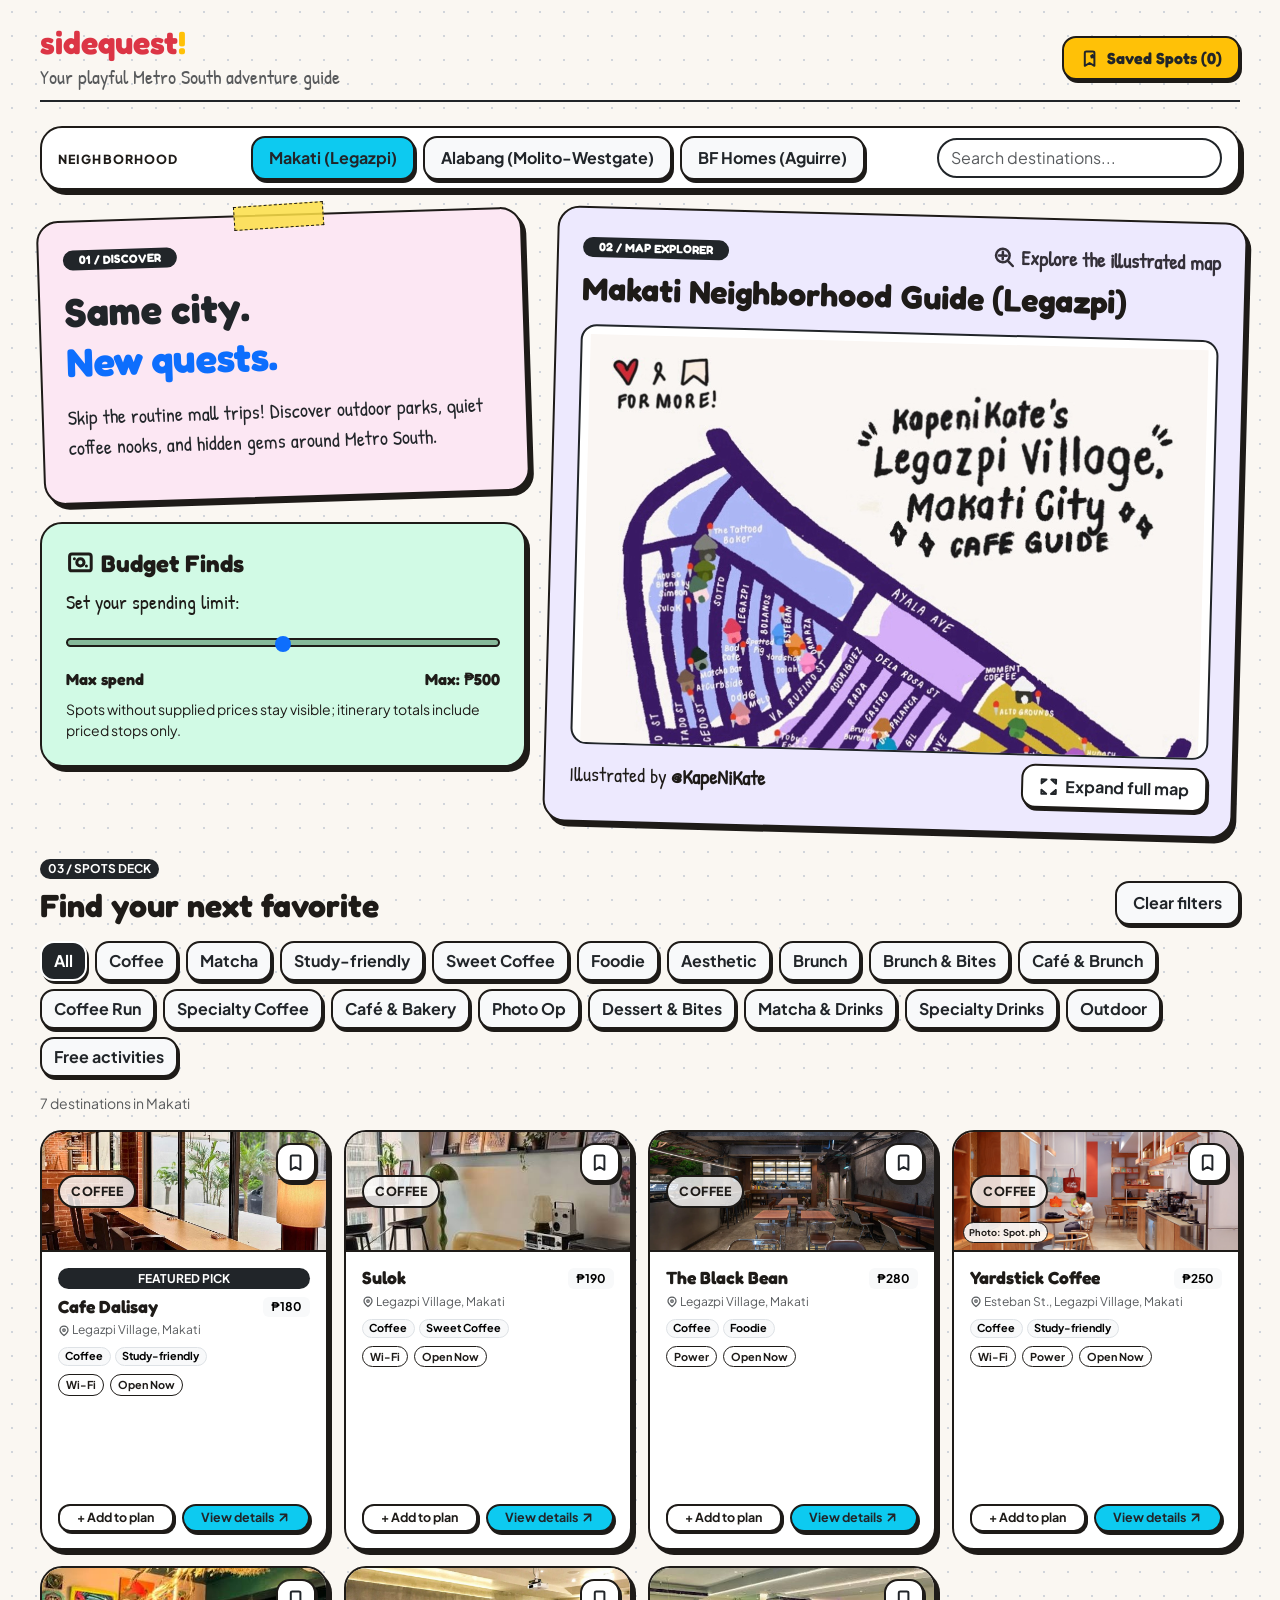
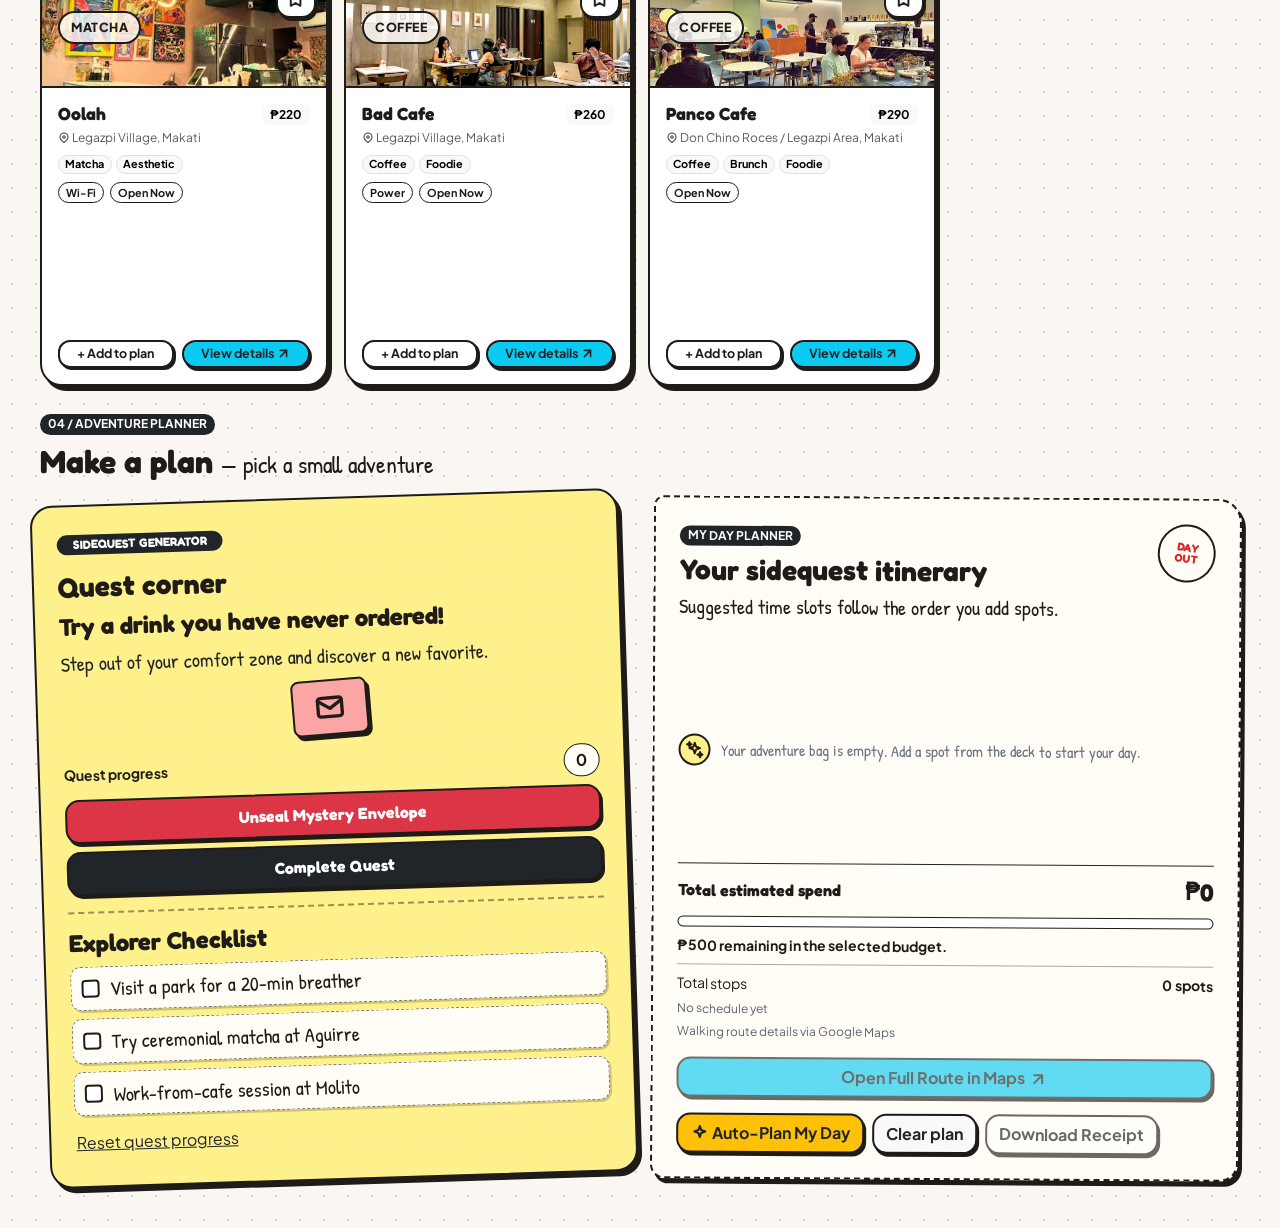
==== commit c347eb89: "Add cafe recommendations to Sidequest" ====
--- a/01-bento-layout/index.html
+++ b/01-bento-layout/index.html
@@ -42,7 +42,7 @@
             <div class="col-12 col-xl">
               <div class="d-flex justify-content-start justify-content-xl-center gap-2 flex-wrap">
                 <button id="btn-makati" class="btn btn-bento bg-info text-dark px-3 py-2" aria-pressed="true" onclick="switchLoc('makati')">Makati (Legazpi)</button>
-                <button id="btn-alabang" class="btn btn-bento bg-light px-3 py-2" aria-pressed="false" onclick="switchLoc('alabang')">Alabang (Molito)</button>
+                <button id="btn-alabang" class="btn btn-bento bg-light px-3 py-2" aria-pressed="false" onclick="switchLoc('alabang')">Alabang (Molito-Westgate)</button>
                 <button id="btn-bf" class="btn btn-bento bg-light px-3 py-2" aria-pressed="false" onclick="switchLoc('bf')">BF Homes (Aguirre)</button>
               </div>
             </div>
@@ -72,6 +72,7 @@
               <p class="font-hand fs-5 mb-3">Set your spending limit:</p>
               <input id="budgetRange" type="range" class="form-range" min="0" max="1000" step="50" value="500" aria-label="Maximum estimated spending">
               <div class="d-flex justify-content-between font-fredoka fw-bold mt-2"><span>Max spend</span><span class="budget-value">Max: ₱<span id="budgetValue">500</span></span></div>
+              <p class="small mb-0 mt-2">Spots without supplied prices stay visible; itinerary totals include priced stops only.</p>
             </section>
           </div>
         </div>
@@ -133,7 +134,7 @@
         <div class="col-12 col-md-6">
           <section id="itineraryCard" class="itinerary-card bento-card p-3 p-md-4 h-100" aria-labelledby="itineraryHeading">
             <div class="d-flex justify-content-between align-items-start gap-2">
-              <div><span class="badge bg-dark rounded-pill mb-2">MY DAY PLANNER</span><h3 id="itineraryHeading" class="font-fredoka fw-bold mb-1">Your sidequest itinerary</h3><p class="font-hand fs-5 mb-0">Pick a few stops and make a day of it.</p></div>
+              <div><span class="badge bg-dark rounded-pill mb-2">MY DAY PLANNER</span><h3 id="itineraryHeading" class="font-fredoka fw-bold mb-1">Your sidequest itinerary</h3><p class="font-hand fs-5 mb-0">Suggested time slots follow the order you add spots.</p></div>
               <span class="receipt-stamp" aria-hidden="true">DAY<br>OUT</span>
             </div>
             <ul id="itineraryList" class="itinerary-list list-unstyled my-3 mb-0"></ul>
@@ -141,7 +142,7 @@
               <div class="budget-meter-copy d-flex justify-content-between align-items-center gap-2"><span class="font-fredoka fw-bold">Total estimated spend</span><strong id="itineraryTotal" class="font-fredoka fs-4">₱0</strong></div>
               <div class="progress itinerary-progress mt-2" role="progressbar" aria-label="Itinerary spend compared with selected budget" aria-valuemin="0" aria-valuemax="100" aria-valuenow="0"><div id="itineraryBudgetFill" class="progress-bar bg-success" style="width: 0%"></div></div>
               <p id="itineraryBudgetStatus" class="small fw-bold my-2" aria-live="polite">Spending within selected budget.</p>
-              <div class="itinerary-route-summary d-flex justify-content-between align-items-center border-top pt-2"><span>Total stops</span><strong id="itineraryStops">0 spots</strong><span class="route-provider-note">Walking route details via Google Maps</span></div>
+              <div class="itinerary-route-summary d-flex justify-content-between align-items-center border-top pt-2"><span>Total stops</span><strong id="itineraryStops">0 spots</strong><span id="itineraryDuration" class="route-provider-note">No schedule yet</span><span class="route-provider-note">Walking route details via Google Maps</span></div>
               <div class="d-grid mt-3"><a id="itineraryRouteButton" class="btn btn-bento bg-info text-dark disabled" href="#" target="_blank" rel="noopener" aria-disabled="true">Open Full Route in Maps <svg class="ui-icon" aria-hidden="true" viewBox="0 0 24 24"><path d="M7 17 17 7M7 7h10v10"/></svg></a></div>
             </div>
             <div class="d-flex gap-2 flex-wrap mt-3"><button class="btn btn-bento bg-warning" type="button" onclick="autoPlanDay()"><svg class="ui-icon" aria-hidden="true" viewBox="0 0 24 24"><path d="m12 3 1.8 5.2L19 10l-5.2 1.8L12 17l-1.8-5.2L5 10l5.2-1.8L12 3Z"/></svg> Auto-Plan My Day</button><button class="btn btn-bento bg-light" type="button" onclick="clearItinerary()">Clear plan</button><button id="downloadReceiptButton" class="btn btn-bento bg-white" type="button" onclick="downloadReceipt()" disabled>Download Receipt</button></div>
@@ -165,15 +166,31 @@
   </main>
   <script>
     const places = [
-      { id: 'yardstick', name: 'Yardstick Coffee', loc: 'makati', area: 'Legazpi', address: 'Esteban St., Legazpi Village', price: 250, icon: 'coffee', color: '#FCE7F3', tags: ['Coffee', 'Study-friendly'], amenities: ['Wi-Fi', 'Power', 'Open now'], description: 'A relaxed specialty coffee stop with a welcoming work-friendly vibe.' },
-      { id: 'deuces', name: 'Deuces Coffee', loc: 'makati', area: 'Legazpi', address: 'Perea St., Legazpi Village', price: 220, icon: 'leaf', color: '#FEF08A', tags: ['Coffee', 'Matcha'], amenities: ['Wi-Fi', 'Parking', 'Open now'], description: 'Coffee and matcha drinks for a bright neighborhood café break.' },
-      { id: 'curator', name: 'The Curator', loc: 'makati', area: 'Legazpi', address: 'Palanca St., Legazpi Village', price: 300, icon: 'sparkles', color: '#D1FAE5', tags: ['Coffee'], amenities: ['Power', 'Open now'], description: 'Specialty coffee with a cozy, tucked-away atmosphere.' },
-      { id: 'molito', name: 'Molito Lifestyle Center', loc: 'alabang', area: 'Molito', address: 'Commerce Ave., Alabang', price: 400, icon: 'leaf', color: '#D1FAE5', tags: ['Coffee', 'Outdoor'], amenities: ['Parking', 'Open now'], description: 'An open-air destination with cafés, dining, and leafy walkways.' },
-      { id: 'manam', name: 'Café Seventy', loc: 'alabang', area: 'Molito', address: 'Molito Complex, Alabang', price: 350, icon: 'coffee', color: '#FCE7F3', tags: ['Coffee', 'Study-friendly'], amenities: ['Wi-Fi', 'Power'], description: 'A casual café pick for a coffee break or catch-up.' },
-      { id: 'aguirre', name: 'Matcha Stop', loc: 'bf', area: 'Aguirre', address: 'Aguirre Ave., BF Homes', price: 200, icon: 'leaf', color: '#D1FAE5', tags: ['Matcha', 'Coffee'], amenities: ['Wi-Fi', 'Open now'], description: 'A neighborhood drink stop for matcha fans.' },
-      { id: 'bfpark', name: 'BF Community Green', loc: 'bf', area: 'Aguirre', address: 'BF Homes, Parañaque', price: 0, icon: 'tree', color: '#E0F2FE', tags: ['Outdoor', 'Free activities'], amenities: ['Parking', 'Open now'], description: 'Take a free breather and enjoy a little time outdoors.' }
+      { id: 'cafe-dalisay', name: 'Cafe Dalisay', loc: 'makati', area: 'Legazpi', address: 'Legazpi Village, Makati', price: 180, icon: 'coffee', color: '#FCE7F3', photo: 'Assets/Makati/M-Cafe Dalisay.jpg', tags: ['Coffee', 'Study-friendly'], amenities: ['Wi-Fi', 'Open Now'], description: 'Neighborhood coffee & cozy local nook' },
+      { id: 'sulok', name: 'Sulok', loc: 'makati', area: 'Legazpi', address: 'Legazpi Village, Makati', price: 190, icon: 'coffee', color: '#FEF08A', photo: 'Assets/Makati/M-Sulok.jpeg', tags: ['Coffee', 'Sweet Coffee'], amenities: ['Wi-Fi', 'Open Now'], description: 'Sweet coffee & specialty brews' },
+      { id: 'black-bean', name: 'The Black Bean', loc: 'makati', area: 'Legazpi', address: 'Legazpi Village, Makati', price: 280, icon: 'coffee', color: '#D1FAE5', photo: 'Assets/Makati/M-Black Bean.png', tags: ['Coffee', 'Foodie'], amenities: ['Power', 'Open Now'], description: 'Coffee and hearty cafe food' },
+      { id: 'yardstick', name: 'Yardstick Coffee', loc: 'makati', area: 'Legazpi', address: 'Esteban St., Legazpi Village, Makati', price: 250, icon: 'coffee', color: '#FCE7F3', photo: 'Assets/Makati/M-Yardstick.jpg', photoCredit: 'Spot.ph', tags: ['Coffee', 'Study-friendly'], amenities: ['Wi-Fi', 'Power', 'Open Now'], description: 'Coffee exploration & iconic third-wave espresso' },
+      { id: 'oolah', name: 'Oolah', loc: 'makati', area: 'Legazpi', address: 'Legazpi Village, Makati', price: 220, icon: 'leaf', color: '#E0F2FE', photo: 'Assets/Makati/M-Oolah.jpeg', tags: ['Matcha', 'Aesthetic'], amenities: ['Wi-Fi', 'Open Now'], description: 'Ceremonial matcha & aesthetic drinks' },
+      { id: 'bad-cafe', name: 'Bad Cafe', loc: 'makati', area: 'Legazpi', address: 'Legazpi Village, Makati', price: 260, icon: 'coffee', color: '#FCE7F3', photo: 'Assets/Makati/M-Bad Cafe.jpg', tags: ['Coffee', 'Foodie'], amenities: ['Power', 'Open Now'], description: 'Coffee, Japanese-inspired comfort food & baked goods' },
+      { id: 'panco-cafe', name: 'Panco Cafe', loc: 'makati', area: 'Legazpi', address: 'Don Chino Roces / Legazpi Area, Makati', price: 290, icon: 'coffee', color: '#FEF08A', photo: 'Assets/Makati/M-Panco Cafe.jpeg', tags: ['Coffee', 'Brunch', 'Foodie'], amenities: ['Open Now'], description: 'Melbourne-meets-Pinoy brunch & café food' },
+      { id: 'brunch-bureau', name: 'Brunch Bureau', loc: 'alabang', area: 'Molito', address: null, price: null, icon: 'coffee', color: '#FCE7F3', photo: 'Assets/Alabang/A-Brunch Bureau.jpg', tags: ['Brunch & Bites'], amenities: [], description: 'Brunch date' },
+      { id: 'exchange-alley', name: 'Exchange Alley Coffee House', loc: 'alabang', area: 'Molito', address: null, price: null, icon: 'coffee', color: '#FEF08A', photo: 'Assets/Alabang/A-Exchange Alley Coffee House.jpg', tags: ['Coffee Run'], amenities: [], description: 'Specialty coffee' },
+      { id: 'bungalow-cafe', name: 'Bungalow Café & Bakery', loc: 'alabang', area: 'Molito', address: null, price: null, icon: 'coffee', color: '#D1FAE5', photo: 'Assets/Alabang/A-Bungalow Café & Bakery.webp', tags: ['Café & Bakery'], amenities: [], description: 'Coffee and pastries' },
+      { id: 'beyond-booth', name: 'Beyond the Booth', loc: 'alabang', area: 'Molito', address: null, price: null, icon: 'sparkles', color: '#EDE9FE', photo: 'Assets/Alabang/A-Beyond the Booth.jpeg', tags: ['Photo Op'], amenities: [], description: 'Photobooth with friends' },
+      { id: 'coopers-coffee-haus', name: 'Cooper’s Coffee Haus', loc: 'alabang', area: 'Westgate', address: null, price: null, icon: 'coffee', color: '#E0F2FE', photo: 'Assets/Alabang/A-Cooper’s Coffee Haus.jpeg', tags: ['Coffee Run'], amenities: [], description: 'Coffee break' },
+      { id: 'cafe-breton', name: 'Café Breton', loc: 'alabang', area: 'Westgate', address: null, price: null, icon: 'sparkles', color: '#FEF08A', photo: 'Assets/Alabang/A-Café Breton.jpg', tags: ['Dessert & Bites'], amenities: [], description: 'Crêpes and dessert' },
+      { id: 'littlehaus', name: 'Littlehaus', loc: 'bf', area: 'BF Homes', address: null, price: null, icon: 'coffee', color: '#FCE7F3', photo: 'Assets/BF Homes/B- littlehaus.jpeg', tags: ['Café & Brunch'], amenities: [], description: 'Café & Brunch' },
+      { id: 'curious-coffee', name: 'Curious Coffee', loc: 'bf', area: 'BF Homes', address: null, price: null, icon: 'coffee', color: '#FEF08A', photo: 'Assets/BF Homes/B-Curious Coffee.jpeg', tags: ['Specialty Coffee'], amenities: [], description: 'Specialty Coffee' },
+      { id: 'gold-cup', name: 'Gold Cup', loc: 'bf', area: 'BF Homes', address: null, price: null, icon: 'coffee', color: '#D1FAE5', photo: 'Assets/BF Homes/B-Gold Cup.jpeg', tags: ['Coffee Run'], amenities: [], description: 'Coffee Run' },
+      { id: 'oh-hey-there-matcha', name: 'Oh Hey There Matcha', loc: 'bf', area: 'BF Homes', address: null, price: null, icon: 'leaf', color: '#E0F2FE', photo: 'Assets/BF Homes/B-Oh Hey There Matcha.jpeg', tags: ['Matcha & Drinks'], amenities: [], description: 'Matcha & Drinks' },
+      { id: 'siesta-horchata', name: 'Siesta Horchata', loc: 'bf', area: 'BF Homes', address: null, price: null, icon: 'sparkles', color: '#EDE9FE', photo: 'Assets/BF Homes/B-Siesta Horchata.jpeg', tags: ['Specialty Drinks'], amenities: [], description: 'Specialty Drinks' }
     ];
-    const categories = ['Coffee', 'Matcha', 'Study-friendly', 'Outdoor', 'Free activities'];
+    const categories = ['Coffee', 'Matcha', 'Study-friendly', 'Sweet Coffee', 'Foodie', 'Aesthetic', 'Brunch', 'Brunch & Bites', 'Café & Brunch', 'Coffee Run', 'Specialty Coffee', 'Café & Bakery', 'Photo Op', 'Dessert & Bites', 'Matcha & Drinks', 'Specialty Drinks', 'Outdoor', 'Free activities'];
+    const itineraryTimeSlots = [
+      { label: 'Morning', time: '10:00 AM', minutes: 600 },
+      { label: 'Afternoon', time: '01:30 PM', minutes: 810 },
+      { label: 'Evening / Dinner', time: '06:00 PM', minutes: 1080 }
+    ];
     const mapAssets = {
       makati: { src: 'Assets/Map-Legazpi.jpg', alt: 'Illustrated Cafe Guide Map for Legazpi Village by KapeNiKate', title: 'Legazpi Village, Makati' },
       alabang: { src: 'Assets/Map-Alabang.jpg', alt: 'Illustrated Cafe Guide Map for Alabang by KapeNiKate', title: 'Alabang Cafe Guide' },
@@ -182,9 +199,13 @@
     let activeLoc = 'makati', activeCategory = '', searchTerm = '', budget = 500;
     let saved = JSON.parse(localStorage.getItem('sidequestSaved') || '[]');
     let itinerary = JSON.parse(localStorage.getItem('sidequestItinerary') || '[]');
+    saved = saved.filter(id => places.some(place => place.id === id));
+    itinerary = itinerary.filter(id => places.some(place => place.id === id));
+    localStorage.setItem('sidequestSaved', JSON.stringify(saved));
+    localStorage.setItem('sidequestItinerary', JSON.stringify(itinerary));
     let questCount = Number(localStorage.getItem('sidequestQuestCount') || 0);
     let currentQuest = 'Try a drink you have never ordered!';
-    const titles = { makati: 'Makati Neighborhood Guide (Legazpi)', alabang: 'Alabang Cafe Guide (Molito)', bf: 'BF Homes Guide (Aguirre Ave)' };
+    const titles = { makati: 'Makati Neighborhood Guide (Legazpi)', alabang: 'Alabang Cafe Guide (Molito-Westgate)', bf: 'BF Homes Guide (Aguirre Ave)' };
 
     function switchLoc(loc) {
       activeLoc = loc;
@@ -205,13 +226,20 @@
         tree: '<path d="M12 22v-6M9 22h6M12 2 5 11h4l-5 6h16l-5-6h4z"/>',
         pin: '<path d="M20 10c0 5-8 11-8 11S4 15 4 10a8 8 0 1 1 16 0Z"/><circle cx="12" cy="10" r="2.5"/>',
         bookmark: '<path d="M6 4.75A1.75 1.75 0 0 1 7.75 3h8.5A1.75 1.75 0 0 1 18 4.75V21l-6-3.5L6 21z"/>',
+        check: '<path d="m5 12.5 4.3 4.3L19 7"/>',
         arrow: '<path d="M7 17 17 7M7 7h10v10"/>',
         close: '<path d="m6 6 12 12M18 6 6 18"/>'
       };
       return `<svg class="${className}" aria-hidden="true" viewBox="0 0 24 24">${paths[name] || paths.sparkles}</svg>`;
     }
     function filteredPlaces() {
-      return places.filter(p => p.loc === activeLoc && p.price <= budget && (!activeCategory || p.tags.includes(activeCategory)) && (!searchTerm || `${p.name} ${p.area} ${p.address} ${p.tags.join(' ')}`.toLowerCase().includes(searchTerm)));
+      return places.filter(p => p.loc === activeLoc && (p.price == null || p.price <= budget) && (!activeCategory || p.tags.includes(activeCategory)) && (!searchTerm || `${p.name} ${p.area} ${p.address || ''} ${p.tags.join(' ')}`.toLowerCase().includes(searchTerm)));
+    }
+    function priceLabel(p) { return Number.isFinite(p.price) ? `₱${p.price}` : 'To be verified'; }
+    function itineraryTotalLabel(selected) {
+      const knownTotal = selected.reduce((sum, p) => sum + (Number.isFinite(p.price) ? p.price : 0), 0);
+      const unknownCount = selected.filter(p => !Number.isFinite(p.price)).length;
+      return unknownCount ? `${knownTotal ? `₱${knownTotal} + ` : ''}${unknownCount} budget${unknownCount === 1 ? '' : 's'} to verify` : `₱${knownTotal}`;
     }
     function amenityMarkup(p) {
       return (p.amenities || []).map(amenity => `<span class="amenity-badge">${amenity}</span>`).join('');
@@ -219,12 +247,13 @@
     function placeCard(p, index = 0, total = 1, editorial = false) {
       const isSaved = saved.includes(p.id);
       const featured = editorial && index === 0;
-      const columnClass = !editorial ? 'col-12 col-md-6 col-lg-4' : 'col-6 col-md-4';
+      const columnClass = !editorial ? 'col-12 col-md-6 col-lg-4' : 'col-6 col-md-4 col-lg-3';
       const inItinerary = itinerary.includes(p.id);
       const photo = p.photo
-        ? `<img class="destination-photo" src="${p.photo}" alt="${p.name} venue photo">`
+        ? `<img class="destination-photo" src="${p.photo}" alt="${p.name} photo">${p.photoCredit ? `<small class="photo-credit">Photo: ${p.photoCredit}</small>` : ''}`
         : `<div class="destination-photo-placeholder" style="--photo-tone:${p.color}" aria-label="Venue photo slot"><span>${iconSvg(p.icon, 'art-icon')}</span><small>PHOTO SLOT</small></div>`;
-      return `<div class="${columnClass}"><article class="bento-card destination-card h-100 overflow-hidden ${featured ? 'destination-featured' : ''}"><div class="destination-art">${photo}<span class="place-category">${p.tags[0]}</span><button class="save-art-btn btn btn-bento ${isSaved ? 'bg-warning' : 'bg-white'}" aria-label="${isSaved ? 'Remove saved spot' : 'Save spot'}" title="${isSaved ? 'Remove saved spot' : 'Save spot'}" onclick="toggleSave('${p.id}')">${iconSvg('bookmark')}</button></div><div class="destination-card-body p-2 p-md-3 d-flex flex-column flex-grow-1">${featured ? '<span class="badge bg-dark rounded-pill mb-2">FEATURED PICK</span>' : ''}<div class="d-flex justify-content-between align-items-start gap-1"><h3 class="destination-title text-truncate font-fredoka fw-bold mb-1">${p.name}</h3><span class="badge text-bg-light align-self-start text-nowrap">₱${p.price}</span></div><p class="destination-location small text-muted text-truncate mb-2" title="${p.area} · ${p.address}">${iconSvg('pin', 'ui-icon ui-icon-small')} ${p.area} · ${p.address}</p><div class="d-flex gap-1 flex-wrap mb-2">${p.tags.map(t => `<span class="badge rounded-pill text-bg-light border destination-tag">${t}</span>`).join('')}</div><div class="amenity-list mb-2">${amenityMarkup(p)}</div><button class="destination-action btn btn-sm btn-bento bg-light w-100 mb-2" aria-label="${inItinerary ? 'Remove ' + p.name + ' from itinerary' : 'Add ' + p.name + ' to itinerary'}" aria-pressed="${inItinerary}" onclick="toggleItinerary('${p.id}')">${inItinerary ? 'Added to plan' : '+ Add to plan'}</button><button class="destination-action btn btn-sm btn-bento bg-info text-dark w-100 mt-auto" onclick="showDetails('${p.id}')">View details ${iconSvg('arrow')}</button></div></article></div>`;
+      const location = p.address || p.area;
+      return `<div class="${columnClass}"><article class="bento-card destination-card h-100 overflow-hidden ${featured ? 'destination-featured' : ''}"><div class="destination-art">${photo}<span class="place-category">${p.tags[0]}</span><button class="save-art-btn btn btn-bento ${isSaved ? 'bg-warning' : 'bg-white'}" aria-label="${isSaved ? 'Remove saved spot' : 'Save spot'}" title="${isSaved ? 'Remove saved spot' : 'Save spot'}" onclick="toggleSave('${p.id}')">${iconSvg('bookmark')}</button></div><div class="destination-card-body p-2 p-md-3 d-flex flex-column flex-grow-1">${featured ? '<span class="badge bg-dark rounded-pill mb-2">FEATURED PICK</span>' : ''}<div class="d-flex justify-content-between align-items-start gap-1"><h3 class="destination-title text-truncate font-fredoka fw-bold mb-1">${p.name}</h3><span class="badge text-bg-light align-self-start text-nowrap">${priceLabel(p)}</span></div><p class="destination-location small text-muted text-truncate mb-2" title="${location}">${iconSvg('pin', 'ui-icon ui-icon-small')} ${location}</p><div class="d-flex gap-1 flex-wrap mb-2">${p.tags.map(t => `<span class="badge rounded-pill text-bg-light border destination-tag">${t}</span>`).join('')}</div><div class="amenity-list mb-2">${amenityMarkup(p)}</div><div class="d-flex gap-2 mt-auto pt-2"><button class="destination-action btn-add-plan btn btn-sm btn-bento flex-fill text-truncate ${inItinerary ? 'is-added' : ''}" aria-label="${inItinerary ? 'Remove ' + p.name + ' from itinerary' : 'Add ' + p.name + ' to itinerary'}" aria-pressed="${inItinerary}" onclick="toggleItinerary('${p.id}')">${inItinerary ? `${iconSvg('check')}<span class="d-md-none">Added</span><span class="d-none d-md-inline">Added to plan</span>` : '<span class="d-md-none">+ Add</span><span class="d-none d-md-inline">+ Add to plan</span>'}</button><button class="destination-action btn btn-sm btn-bento bg-info text-dark flex-fill text-truncate" onclick="showDetails('${p.id}')"><span class="d-md-none">Details</span><span class="d-none d-md-inline">View details</span> ${iconSvg('arrow')}</button></div></div></article></div>`;
     }
     function render() {
       const list = filteredPlaces();
@@ -249,8 +278,65 @@
     function renderItinerary() {
       const list = document.getElementById('itineraryList');
       const selected = itinerary.map(id => places.find(p => p.id === id)).filter(Boolean);
-      list.innerHTML = selected.length ? selected.map((p, index) => `<li class="itinerary-item"><span class="itinerary-index">${index + 1}</span><span class="itinerary-details"><strong>${p.name}</strong><small>${p.area} · ${p.address}</small></span><strong class="itinerary-price">₱${p.price}</strong><button class="btn btn-sm" type="button" onclick="toggleItinerary('${p.id}')" aria-label="Remove ${p.name}">${iconSvg('close')}</button></li>`).join('') : `<li class="itinerary-empty font-hand"><span class="itinerary-empty-icon" aria-hidden="true">${iconSvg('sparkles')}</span><span>Your adventure bag is empty. Add a spot from the deck to start your day.</span></li>`;
-      document.getElementById('itineraryTotal').textContent = `₱${selected.reduce((total, p) => total + p.price, 0)}`;
+      list.innerHTML = selected.length ? selected.map((p, index) => {
+        const slot = itineraryTimeSlots[index] || { label: 'Flexible stop', time: 'Time TBD' };
+        return `<li class="itinerary-item"><div class="itinerary-time-row"><span class="itinerary-time-badge">${slot.label} · ${slot.time}</span><button class="btn btn-sm" type="button" onclick="toggleItinerary('${p.id}')" aria-label="Remove ${p.name}">${iconSvg('close')}</button></div><div class="itinerary-stop-heading"><strong>${p.name}</strong><strong class="itinerary-price">${priceLabel(p)}</strong></div><p class="itinerary-address">${p.address || p.area}</p><div class="itinerary-tags">${p.tags.map(tag => `<span class="badge rounded-pill text-bg-light border">${tag}</span>`).join('')}</div></li>${index < selected.length - 1 ? '<li class="route-connector" aria-hidden="true"><span>Continue to next stop</span></li>' : ''}`;
+      }).join('') : `<li class="itinerary-empty font-hand"><span class="itinerary-empty-icon" aria-hidden="true">${iconSvg('sparkles')}</span><span>Your adventure bag is empty. Add a spot from the deck to start your day.</span></li>`;
+      const total = selected.reduce((sum, p) => sum + (Number.isFinite(p.price) ? p.price : 0), 0);
+      const unknownPriceCount = selected.filter(p => !Number.isFinite(p.price)).length;
+      const overBudget = total > budget;
+      const percentage = budget > 0 ? Math.min((total / budget) * 100, 100) : (total > 0 ? 100 : 0);
+      const budgetMeter = document.querySelector('.itinerary-progress');
+      const budgetFill = document.getElementById('itineraryBudgetFill');
+      const routeButton = document.getElementById('itineraryRouteButton');
+      document.getElementById('itineraryTotal').textContent = itineraryTotalLabel(selected);
+      document.getElementById('itineraryStops').textContent = `${selected.length} ${selected.length === 1 ? 'spot' : 'spots'}`;
+      const lastSlot = itineraryTimeSlots[Math.min(selected.length - 1, itineraryTimeSlots.length - 1)];
+      const duration = selected.length === 0 ? 'No schedule yet'
+        : selected.length === 1 ? `Scheduled: ${itineraryTimeSlots[0].time}`
+          : selected.length > itineraryTimeSlots.length ? 'Flexible stops need a time'
+            : `Planned span: ${(lastSlot.minutes - itineraryTimeSlots[0].minutes) / 60} hours`;
+      document.getElementById('itineraryDuration').textContent = duration;
+      budgetFill.style.width = `${percentage}%`;
+      budgetFill.className = `progress-bar ${overBudget ? 'bg-danger' : 'bg-success'}`;
+      budgetMeter.setAttribute('aria-valuenow', String(Math.round(percentage)));
+      document.getElementById('itineraryBudgetStatus').textContent = unknownPriceCount
+        ? `${unknownPriceCount} stop${unknownPriceCount === 1 ? '' : 's'} budget to verify; subtotal covers priced stops only.`
+        : overBudget ? `₱${total - budget} over the selected budget.` : `₱${budget - total} remaining in the selected budget.`;
+      document.getElementById('downloadReceiptButton').disabled = selected.length === 0;
+      routeButton.classList.toggle('disabled', selected.length === 0);
+      routeButton.setAttribute('aria-disabled', String(selected.length === 0));
+      routeButton.href = selected.length ? itineraryRouteUrl(selected) : '#';
+    }
+    function itineraryRouteUrl(selected) {
+      const stops = selected.map(p => `${p.name}, ${p.address || p.area}`);
+      if (stops.length === 1) return `https://www.google.com/maps/search/?api=1&query=${encodeURIComponent(stops[0])}`;
+      const route = new URLSearchParams({ api: '1', origin: stops[0], destination: stops[stops.length - 1], travelmode: 'walking' });
+      if (stops.length > 2) route.set('waypoints', stops.slice(1, -1).join('|'));
+      return `https://www.google.com/maps/dir/?${route.toString()}`;
+    }
+    function escapeXml(value) {
+      return String(value).replace(/[<>&\"]/g, char => ({ '<': '&lt;', '>': '&gt;', '&': '&amp;', '"': '&quot;' }[char]));
+    }
+    function downloadReceipt() {
+      const selected = itinerary.map(id => places.find(p => p.id === id)).filter(Boolean);
+      if (!selected.length) return;
+      const total = itineraryTotalLabel(selected);
+      const height = 230 + selected.length * 88;
+      const rows = selected.map((p, index) => {
+        const slot = itineraryTimeSlots[index] || { label: 'Flexible stop', time: 'Time TBD' };
+        return `<g transform="translate(24 ${120 + index * 88})"><text x="42" y="-10" font-family="Arial" font-size="10" font-weight="700" letter-spacing="1">${escapeXml(`${slot.label} · ${slot.time}`.toUpperCase())}</text><text x="42" y="12" font-family="Arial" font-size="16" font-weight="700">${escapeXml(p.name)}</text><text x="42" y="32" font-family="Arial" font-size="12" fill="#555">${escapeXml(p.address || p.area)} · ${escapeXml(p.tags[0])}</text><text x="470" y="14" text-anchor="end" font-family="Arial" font-size="15" font-weight="700">${escapeXml(priceLabel(p))}</text><line x1="42" y1="50" x2="470" y2="50" stroke="#aaa" stroke-dasharray="3 4"/></g>`;
+      }).join('');
+      const totalY = 130 + selected.length * 88;
+      const svg = `<svg xmlns="http://www.w3.org/2000/svg" width="520" height="${height}" viewBox="0 0 520 ${height}"><rect x="4" y="4" width="512" height="${height - 8}" rx="16" fill="#fffdf5" stroke="#1E1B18" stroke-width="3" stroke-dasharray="8 5"/><text x="24" y="42" font-family="Arial" font-size="13" font-weight="700" letter-spacing="2">SIDEQUEST! · DAY OUT</text><text x="24" y="76" font-family="Arial" font-size="25" font-weight="700">Your sidequest itinerary</text><line x1="24" y1="94" x2="496" y2="94" stroke="#1E1B18" stroke-width="2"/>${rows}<line x1="24" y1="${totalY - 16}" x2="496" y2="${totalY - 16}" stroke="#1E1B18" stroke-width="2"/><text x="24" y="${totalY + 12}" font-family="Arial" font-size="15" font-weight="700">TOTAL · ${selected.length} STOPS</text><text x="496" y="${totalY + 14}" text-anchor="end" font-family="Arial" font-size="22" font-weight="700">${escapeXml(total)}</text></svg>`;
+      const url = URL.createObjectURL(new Blob([svg], { type: 'image/svg+xml;charset=utf-8' }));
+      const link = document.createElement('a');
+      link.href = url;
+      link.download = 'sidequest-itinerary.svg';
+      document.body.append(link);
+      link.click();
+      link.remove();
+      setTimeout(() => URL.revokeObjectURL(url), 1000);
     }
     function clearItinerary() { itinerary = []; localStorage.setItem('sidequestItinerary', JSON.stringify(itinerary)); render(); }
     function autoPlanDay() {
@@ -269,7 +355,17 @@
       drawer.setAttribute('aria-hidden', String(!open));
       document.querySelector('[aria-controls="savedDrawer"]').setAttribute('aria-expanded', String(open));
     }
-    function showDetails(id) { const p = places.find(x => x.id === id); const dialog = document.getElementById('detailsDialog'); const hero = p.photo ? `<img class="details-photo" src="${p.photo}" alt="${p.name} venue photo">` : `<div class="details-photo-placeholder" style="--photo-tone:${p.color}">${iconSvg(p.icon, 'art-icon')}<span>Venue photo</span></div>`; dialog.innerHTML = `<div class="details-art">${hero}<button class="btn btn-bento bg-white" aria-label="Close details" onclick="document.getElementById('detailsDialog').close()">${iconSvg('close')}</button></div><div class="p-4"><span class="badge bg-dark rounded-pill mb-2">${p.area} · ₱${p.price} est.</span><h2 id="detailsTitle" class="font-fredoka fw-bold">${p.name}</h2><p>${p.description}</p><p class="mb-1"><strong>Address:</strong> ${p.address}</p><div class="d-flex gap-1 flex-wrap mb-4">${p.tags.map(t => `<span class="badge rounded-pill text-bg-light border">${t}</span>`).join('')}</div><div class="d-flex gap-2 flex-wrap"><a class="btn btn-bento bg-info text-dark flex-grow-1" href="https://www.google.com/maps/search/?api=1&query=${encodeURIComponent(p.name + ' ' + p.address)}" target="_blank" rel="noopener">Get directions ${iconSvg('arrow')}</a><button class="btn btn-bento ${saved.includes(p.id) ? 'bg-warning' : 'bg-light'}" onclick="toggleSave('${p.id}');showDetails('${p.id}')">${iconSvg('bookmark')} ${saved.includes(p.id) ? 'Saved' : 'Save spot'}</button><button class="btn btn-bento bg-light" aria-pressed="${itinerary.includes(p.id)}" onclick="toggleItinerary('${p.id}');showDetails('${p.id}')">${itinerary.includes(p.id) ? 'Added to plan' : '+ Add to plan'}</button></div></div>`; if (!dialog.open) dialog.showModal(); }
+    function showDetails(id) {
+      const p = places.find(x => x.id === id);
+      const dialog = document.getElementById('detailsDialog');
+      const inItinerary = itinerary.includes(p.id);
+      const hero = p.photo
+        ? `<img class="details-photo" src="${p.photo}" alt="${p.name} photo">${p.photoCredit ? `<small class="photo-credit">Photo: ${p.photoCredit}</small>` : ''}`
+        : `<div class="details-photo-placeholder" style="--photo-tone:${p.color}">${iconSvg(p.icon, 'art-icon')}<span>Photo slot</span></div>`;
+      const location = p.address || p.area;
+      dialog.innerHTML = `<div class="details-art">${hero}<button class="btn btn-bento bg-white" aria-label="Close details" onclick="document.getElementById('detailsDialog').close()">${iconSvg('close')}</button></div><div class="p-4"><span class="badge bg-dark rounded-pill mb-2">${p.area} · ${priceLabel(p)}${Number.isFinite(p.price) ? ' est.' : ''}</span><h2 id="detailsTitle" class="font-fredoka fw-bold">${p.name}</h2><p>${p.description}</p><p class="mb-1"><strong>${p.address ? 'Address' : 'Area'}:</strong> ${location}</p><div class="d-flex gap-1 flex-wrap mb-4">${p.tags.map(t => `<span class="badge rounded-pill text-bg-light border">${t}</span>`).join('')}</div><div class="d-flex gap-2 flex-wrap"><a class="btn btn-bento bg-info text-dark flex-grow-1" href="https://www.google.com/maps/search/?api=1&query=${encodeURIComponent(p.name + ' ' + location)}" target="_blank" rel="noopener">${p.address ? 'Get directions' : 'Find on Google Maps'} ${iconSvg('arrow')}</a><button class="btn btn-bento ${saved.includes(p.id) ? 'bg-warning' : 'bg-light'}" onclick="toggleSave('${p.id}');showDetails('${p.id}')">${iconSvg('bookmark')} ${saved.includes(p.id) ? 'Saved' : 'Save spot'}</button><button class="btn btn-add-plan btn-bento ${inItinerary ? 'is-added' : ''}" aria-pressed="${inItinerary}" onclick="toggleItinerary('${p.id}');showDetails('${p.id}')">${inItinerary ? `${iconSvg('check')} Added to plan` : '+ Add to plan'}</button></div></div>`;
+      if (!dialog.open) dialog.showModal();
+    }
     function openMap() { document.getElementById('mapZoom').value = 100; document.getElementById('mapZoomValue').textContent = '100%'; document.getElementById('largeMap').style.width = '100%'; document.getElementById('mapDialog').showModal(); }
     function clearFilters() { searchTerm = ''; activeCategory = ''; budget = 1000; document.getElementById('searchInput').value = ''; document.getElementById('budgetRange').value = '1000'; document.getElementById('budgetValue').textContent = '1000'; document.querySelectorAll('.category-filter').forEach(b => { b.classList.remove('active'); b.setAttribute('aria-pressed', 'false'); }); const allCategoryButton = document.querySelector('.category-filter[data-category=""]'); allCategoryButton.classList.add('active'); allCategoryButton.setAttribute('aria-pressed', 'true'); render(); }
     function completeQuest() { if (document.getElementById('completeQuestBtn').disabled) return; questCount++; localStorage.setItem('sidequestQuestCount', questCount); document.getElementById('completeQuestBtn').textContent = 'Quest completed'; document.getElementById('completeQuestBtn').disabled = true; render(); }
@@ -280,7 +376,7 @@
       envelope.classList.remove('reveal');
       void envelope.offsetWidth;
       envelope.classList.add('reveal');
-      const p = matches[Math.floor(Math.random() * matches.length)]; currentQuest = `Visit ${p.name} and try something new!`; document.getElementById('featuredQuest').textContent = currentQuest; document.getElementById('questDescription').textContent = `Your sidequest: explore ${p.area} and enjoy a stop at ${p.name}. Estimated spend: ₱${p.price}.`; document.getElementById('surpriseResult').textContent = currentQuest; document.getElementById('completeQuestBtn').textContent = 'Complete Quest'; document.getElementById('completeQuestBtn').disabled = false;
+      const p = matches[Math.floor(Math.random() * matches.length)]; currentQuest = `Visit ${p.name} and try something new!`; document.getElementById('featuredQuest').textContent = currentQuest; document.getElementById('questDescription').textContent = `Your sidequest: explore ${p.area} and enjoy a stop at ${p.name}. Budget: ${priceLabel(p)}.`; document.getElementById('surpriseResult').textContent = currentQuest; document.getElementById('completeQuestBtn').textContent = 'Complete Quest'; document.getElementById('completeQuestBtn').disabled = false;
     }
     let checklistState = {};
     try { checklistState = JSON.parse(localStorage.getItem('sidequestChecklist') || '{}') || {}; } catch (error) { checklistState = {}; }
--- a/01-bento-layout/style.css
+++ b/01-bento-layout/style.css
@@ -122,7 +122,9 @@
 }
 
 .destination-art {
+  height: 120px;
   min-height: 120px;
+  flex: 0 0 120px;
   display: flex;
   align-items: center;
   justify-content: space-between;
@@ -169,6 +171,20 @@
   letter-spacing: .04em;
 }
 
+.photo-credit {
+  position: absolute;
+  bottom: .45rem;
+  left: .55rem;
+  z-index: 1;
+  padding: .15rem .35rem;
+  border: 1px solid var(--border-dark);
+  border-radius: 999px;
+  background: rgb(255 255 255 / 88%);
+  color: var(--border-dark);
+  font-size: .58rem;
+  font-weight: 700;
+}
+
 .destination-card {
   display: flex;
   flex-direction: column;
@@ -200,6 +216,29 @@
   padding: .3rem .45rem;
   font-size: .78rem;
   line-height: 1.2;
+  white-space: nowrap;
+}
+
+.btn-add-plan {
+  border: 2px solid var(--border-dark);
+  border-radius: 12px;
+  background: #fff;
+  color: var(--border-dark);
+  font-weight: 700;
+  box-shadow: 2px 2px 0 var(--border-dark);
+  transition: background-color .18s ease, color .18s ease, box-shadow .18s ease, transform .18s ease;
+}
+
+.btn-add-plan.is-added {
+  background: var(--border-dark);
+  color: #fff;
+  box-shadow: none;
+  transform: translateY(2px);
+}
+
+.btn-add-plan.is-added:hover {
+  background: #343039;
+  color: #fff;
 }
 
 .amenity-list {
@@ -409,38 +448,45 @@
 }
 
 .itinerary-item {
+  display: grid;
+  grid-template-columns: minmax(0, 1fr) auto;
+  gap: .35rem .65rem;
+  padding: .65rem .75rem;
+  border: 1.5px solid rgb(30 27 24 / 28%);
+  border-radius: 12px;
+  background: #fff;
+  box-shadow: 2px 2px 0 rgb(30 27 24 / 18%);
+}
+
+.itinerary-time-row,
+.itinerary-stop-heading,
+.itinerary-address,
+.itinerary-tags {
+  grid-column: 1 / -1;
+}
+
+.itinerary-time-row,
+.itinerary-stop-heading,
+.itinerary-tags {
   display: flex;
   align-items: center;
   justify-content: space-between;
-  gap: 1rem;
-  padding: .65rem .75rem;
-  border-bottom: 1px dashed #9ca3af;
-}
-
-.itinerary-item span {
-  display: grid;
-  gap: .1rem;
-}
-
-.itinerary-index {
-  display: grid !important;
-  flex: 0 0 1.65rem;
-  width: 1.65rem;
-  height: 1.65rem;
-  place-items: center;
+  gap: .5rem;
+}
+
+.itinerary-time-badge {
+  padding: .25rem .55rem;
   border: 1.5px solid var(--border-dark);
-  border-radius: 50%;
-  background: var(--yellow-pastel);
-  font: 700 .8rem/1 'Fredoka', sans-serif;
-}
-
-.itinerary-details {
-  flex: 1;
-  min-width: 0;
-}
-
-.itinerary-details small {
-  overflow-wrap: anywhere;
+  border-radius: 999px;
+  background: #212529;
+  color: #fff;
+  font: 700 .66rem/1.2 'Fredoka', sans-serif;
+  letter-spacing: .035em;
+  text-transform: uppercase;
+}
+
+.itinerary-stop-heading {
+  font-family: 'Fredoka', sans-serif;
 }
 
 .itinerary-price {
@@ -448,13 +494,15 @@
   font-family: 'Fredoka', sans-serif;
 }
 
-.itinerary-item small {
-  color: #6b7280;
+.itinerary-address {
+  margin: 0;
+  color: #5b6470;
+  font-size: .78rem;
+  overflow-wrap: anywhere;
 }
 
 .itinerary-item button {
   display: grid;
-  flex: 0 0 2rem;
   width: 2rem;
   height: 2rem;
   place-items: center;
@@ -467,6 +515,56 @@
 .itinerary-item button .ui-icon {
   width: .9rem;
   height: .9rem;
+}
+
+.route-connector {
+  display: grid;
+  grid-template-columns: .5rem 1fr;
+  column-gap: .6rem;
+  min-height: 1rem;
+  margin-left: 1.4rem;
+  color: #5b6470;
+  font-size: .72rem;
+}
+
+.route-connector::before {
+  content: "";
+  justify-self: center;
+  border-left: 2px dashed #6b7280;
+}
+
+.route-connector span {
+  align-self: center;
+}
+
+.itinerary-progress {
+  height: .7rem;
+  overflow: hidden;
+  border: 1.5px solid var(--border-dark);
+  border-radius: 999px;
+  background: #fff;
+}
+
+.itinerary-progress .progress-bar {
+  transition: width .3s ease, background-color .2s ease;
+}
+
+.itinerary-route-summary {
+  flex-wrap: wrap;
+  gap: .35rem .75rem;
+  border-color: rgb(30 27 24 / 38%) !important;
+  font-size: .88rem;
+}
+
+.route-provider-note {
+  width: 100%;
+  color: #5b6470;
+  font-size: .75rem;
+}
+
+.itinerary-summary + .d-grid .btn.disabled {
+  pointer-events: none;
+  opacity: .55;
 }
 
 .itinerary-empty {
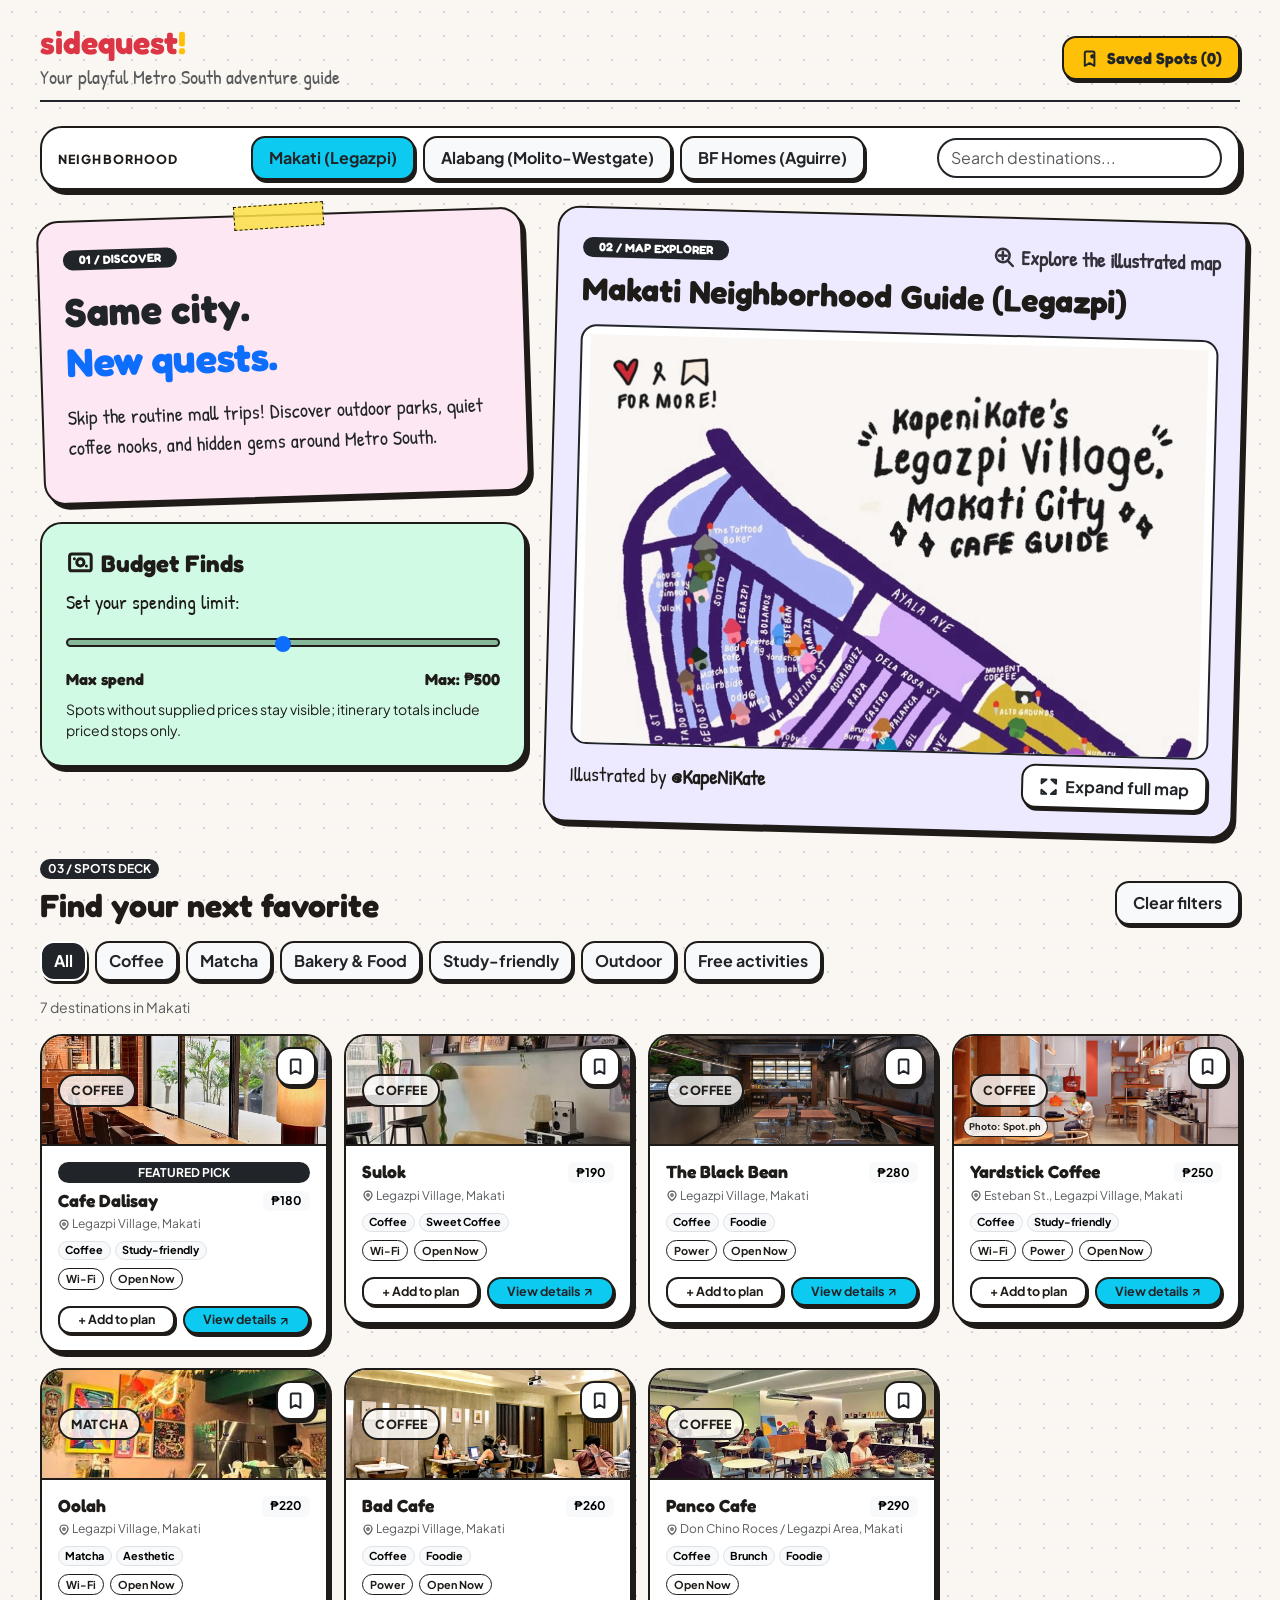
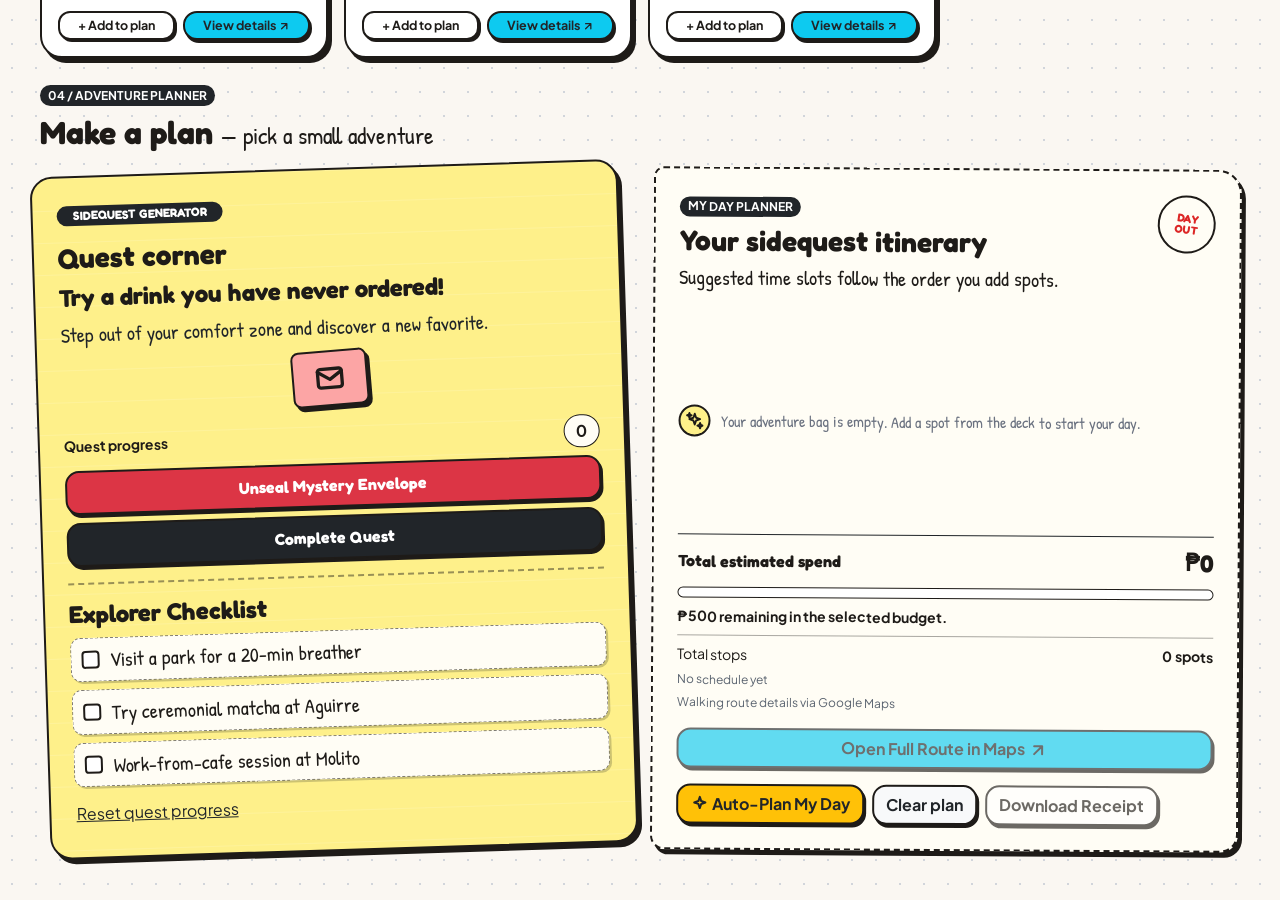
==== commit aa450fe8: "Refine core filters and deck spacing" ====
--- a/01-bento-layout/index.html
+++ b/01-bento-layout/index.html
@@ -185,7 +185,15 @@
       { id: 'oh-hey-there-matcha', name: 'Oh Hey There Matcha', loc: 'bf', area: 'BF Homes', address: null, price: null, icon: 'leaf', color: '#E0F2FE', photo: 'Assets/BF Homes/B-Oh Hey There Matcha.jpeg', tags: ['Matcha & Drinks'], amenities: [], description: 'Matcha & Drinks' },
       { id: 'siesta-horchata', name: 'Siesta Horchata', loc: 'bf', area: 'BF Homes', address: null, price: null, icon: 'sparkles', color: '#EDE9FE', photo: 'Assets/BF Homes/B-Siesta Horchata.jpeg', tags: ['Specialty Drinks'], amenities: [], description: 'Specialty Drinks' }
     ];
-    const categories = ['Coffee', 'Matcha', 'Study-friendly', 'Sweet Coffee', 'Foodie', 'Aesthetic', 'Brunch', 'Brunch & Bites', 'Café & Brunch', 'Coffee Run', 'Specialty Coffee', 'Café & Bakery', 'Photo Op', 'Dessert & Bites', 'Matcha & Drinks', 'Specialty Drinks', 'Outdoor', 'Free activities'];
+    const categories = ['Coffee', 'Matcha', 'Bakery & Food', 'Study-friendly', 'Outdoor', 'Free activities'];
+    const categoryTagGroups = {
+      Coffee: ['Coffee', 'Sweet Coffee', 'Coffee Run', 'Specialty Coffee'],
+      Matcha: ['Matcha', 'Matcha & Drinks'],
+      'Bakery & Food': ['Foodie', 'Brunch', 'Brunch & Bites', 'Café & Bakery', 'Café & Brunch', 'Dessert & Bites'],
+      'Study-friendly': ['Study-friendly'],
+      Outdoor: ['Outdoor'],
+      'Free activities': ['Free activities']
+    };
     const itineraryTimeSlots = [
       { label: 'Morning', time: '10:00 AM', minutes: 600 },
       { label: 'Afternoon', time: '01:30 PM', minutes: 810 },
@@ -233,7 +241,7 @@
       return `<svg class="${className}" aria-hidden="true" viewBox="0 0 24 24">${paths[name] || paths.sparkles}</svg>`;
     }
     function filteredPlaces() {
-      return places.filter(p => p.loc === activeLoc && (p.price == null || p.price <= budget) && (!activeCategory || p.tags.includes(activeCategory)) && (!searchTerm || `${p.name} ${p.area} ${p.address || ''} ${p.tags.join(' ')}`.toLowerCase().includes(searchTerm)));
+      return places.filter(p => p.loc === activeLoc && (p.price == null || p.price <= budget) && (!activeCategory || (categoryTagGroups[activeCategory] || [activeCategory]).some(tag => p.tags.includes(tag))) && (!searchTerm || `${p.name} ${p.area} ${p.address || ''} ${p.tags.join(' ')}`.toLowerCase().includes(searchTerm)));
     }
     function priceLabel(p) { return Number.isFinite(p.price) ? `₱${p.price}` : 'To be verified'; }
     function itineraryTotalLabel(selected) {
@@ -253,7 +261,7 @@
         ? `<img class="destination-photo" src="${p.photo}" alt="${p.name} photo">${p.photoCredit ? `<small class="photo-credit">Photo: ${p.photoCredit}</small>` : ''}`
         : `<div class="destination-photo-placeholder" style="--photo-tone:${p.color}" aria-label="Venue photo slot"><span>${iconSvg(p.icon, 'art-icon')}</span><small>PHOTO SLOT</small></div>`;
       const location = p.address || p.area;
-      return `<div class="${columnClass}"><article class="bento-card destination-card h-100 overflow-hidden ${featured ? 'destination-featured' : ''}"><div class="destination-art">${photo}<span class="place-category">${p.tags[0]}</span><button class="save-art-btn btn btn-bento ${isSaved ? 'bg-warning' : 'bg-white'}" aria-label="${isSaved ? 'Remove saved spot' : 'Save spot'}" title="${isSaved ? 'Remove saved spot' : 'Save spot'}" onclick="toggleSave('${p.id}')">${iconSvg('bookmark')}</button></div><div class="destination-card-body p-2 p-md-3 d-flex flex-column flex-grow-1">${featured ? '<span class="badge bg-dark rounded-pill mb-2">FEATURED PICK</span>' : ''}<div class="d-flex justify-content-between align-items-start gap-1"><h3 class="destination-title text-truncate font-fredoka fw-bold mb-1">${p.name}</h3><span class="badge text-bg-light align-self-start text-nowrap">${priceLabel(p)}</span></div><p class="destination-location small text-muted text-truncate mb-2" title="${location}">${iconSvg('pin', 'ui-icon ui-icon-small')} ${location}</p><div class="d-flex gap-1 flex-wrap mb-2">${p.tags.map(t => `<span class="badge rounded-pill text-bg-light border destination-tag">${t}</span>`).join('')}</div><div class="amenity-list mb-2">${amenityMarkup(p)}</div><div class="d-flex gap-2 mt-auto pt-2"><button class="destination-action btn-add-plan btn btn-sm btn-bento flex-fill text-truncate ${inItinerary ? 'is-added' : ''}" aria-label="${inItinerary ? 'Remove ' + p.name + ' from itinerary' : 'Add ' + p.name + ' to itinerary'}" aria-pressed="${inItinerary}" onclick="toggleItinerary('${p.id}')">${inItinerary ? `${iconSvg('check')}<span class="d-md-none">Added</span><span class="d-none d-md-inline">Added to plan</span>` : '<span class="d-md-none">+ Add</span><span class="d-none d-md-inline">+ Add to plan</span>'}</button><button class="destination-action btn btn-sm btn-bento bg-info text-dark flex-fill text-truncate" onclick="showDetails('${p.id}')"><span class="d-md-none">Details</span><span class="d-none d-md-inline">View details</span> ${iconSvg('arrow')}</button></div></div></article></div>`;
+      return `<div class="${columnClass}"><article class="bento-card destination-card overflow-hidden ${featured ? 'destination-featured' : ''}"><div class="destination-art">${photo}<span class="place-category">${p.tags[0]}</span><button class="save-art-btn btn btn-bento ${isSaved ? 'bg-warning' : 'bg-white'}" aria-label="${isSaved ? 'Remove saved spot' : 'Save spot'}" title="${isSaved ? 'Remove saved spot' : 'Save spot'}" onclick="toggleSave('${p.id}')">${iconSvg('bookmark')}</button></div><div class="destination-card-body p-2 p-md-3">${featured ? '<span class="badge bg-dark rounded-pill mb-2">FEATURED PICK</span>' : ''}<div class="d-flex justify-content-between align-items-start gap-1"><h3 class="destination-title text-truncate font-fredoka fw-bold mb-1">${p.name}</h3><span class="badge text-bg-light align-self-start text-nowrap">${priceLabel(p)}</span></div><p class="destination-location small text-muted text-truncate mb-2" title="${location}">${iconSvg('pin', 'ui-icon ui-icon-small')} ${location}</p><div class="d-flex gap-1 flex-wrap mb-2">${p.tags.map(t => `<span class="badge rounded-pill text-bg-light border destination-tag">${t}</span>`).join('')}</div><div class="amenity-list mb-2">${amenityMarkup(p)}</div><div class="d-flex gap-2 pt-2"><button class="destination-action btn-add-plan btn btn-sm btn-bento flex-fill text-truncate ${inItinerary ? 'is-added' : ''}" aria-label="${inItinerary ? 'Remove ' + p.name + ' from itinerary' : 'Add ' + p.name + ' to itinerary'}" aria-pressed="${inItinerary}" onclick="toggleItinerary('${p.id}')">${inItinerary ? `${iconSvg('check', 'ui-icon ui-icon-small')}<span class="d-md-none">Added</span><span class="d-none d-md-inline">Added to plan</span>` : '<span class="d-md-none">+ Add</span><span class="d-none d-md-inline">+ Add to plan</span>'}</button><button class="destination-action btn btn-sm btn-bento bg-info text-dark flex-fill text-truncate" onclick="showDetails('${p.id}')"><span class="d-md-none">Details</span><span class="d-none d-md-inline">View details</span> ${iconSvg('arrow', 'ui-icon ui-icon-small')}</button></div></div></article></div>`;
     }
     function render() {
       const list = filteredPlaces();
--- a/01-bento-layout/style.css
+++ b/01-bento-layout/style.css
@@ -122,9 +122,9 @@
 }
 
 .destination-art {
-  height: 120px;
-  min-height: 120px;
-  flex: 0 0 120px;
+  height: 110px;
+  min-height: 110px;
+  flex: 0 0 110px;
   display: flex;
   align-items: center;
   justify-content: space-between;
@@ -188,12 +188,10 @@
 .destination-card {
   display: flex;
   flex-direction: column;
-  min-height: 420px;
 }
 
 .destination-card-body {
   display: flex;
-  flex: 1;
   flex-direction: column;
 }
 
@@ -252,16 +250,6 @@
   top: .65rem;
   right: .65rem;
   z-index: 1;
-}
-
-.destination-featured .destination-art {
-  min-height: 120px;
-}
-
-@media (max-width: 767.98px) {
-  .destination-card {
-    min-height: 0;
-  }
 }
 
 .destination-featured .art-icon {
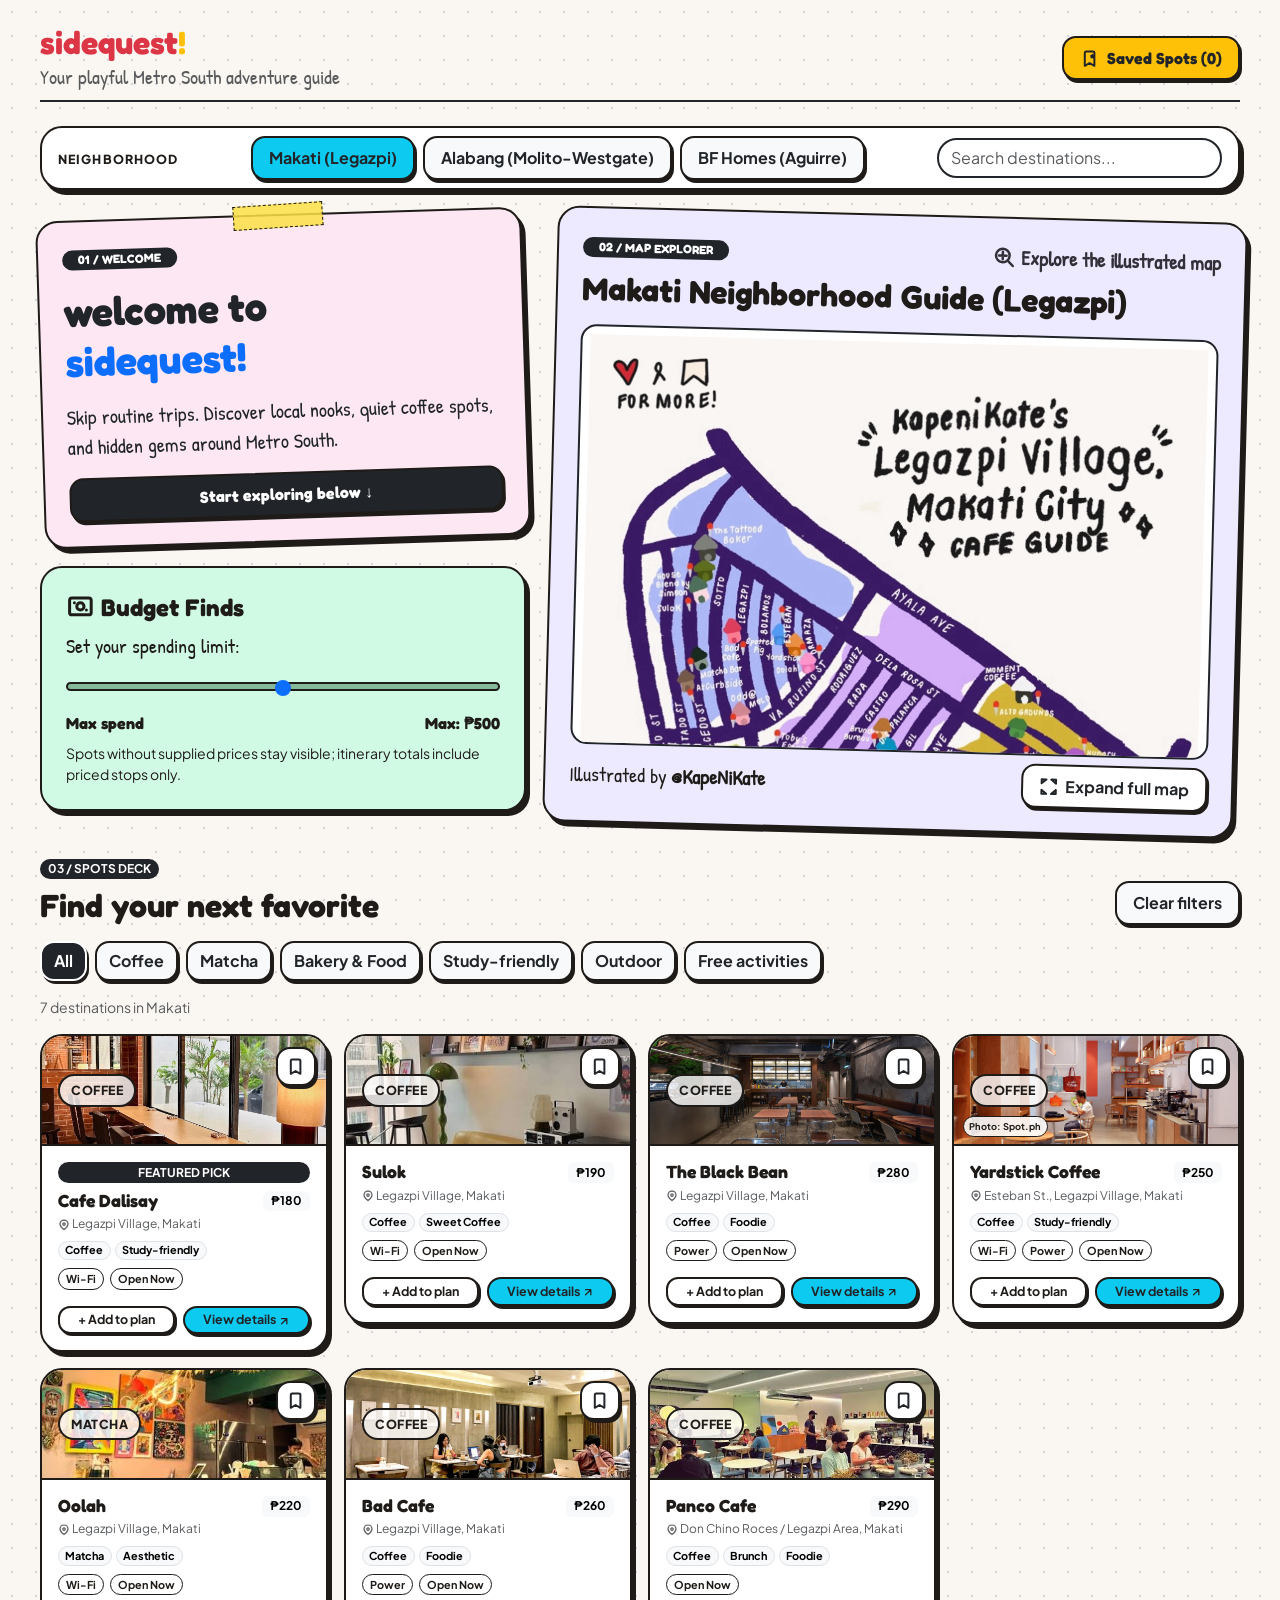
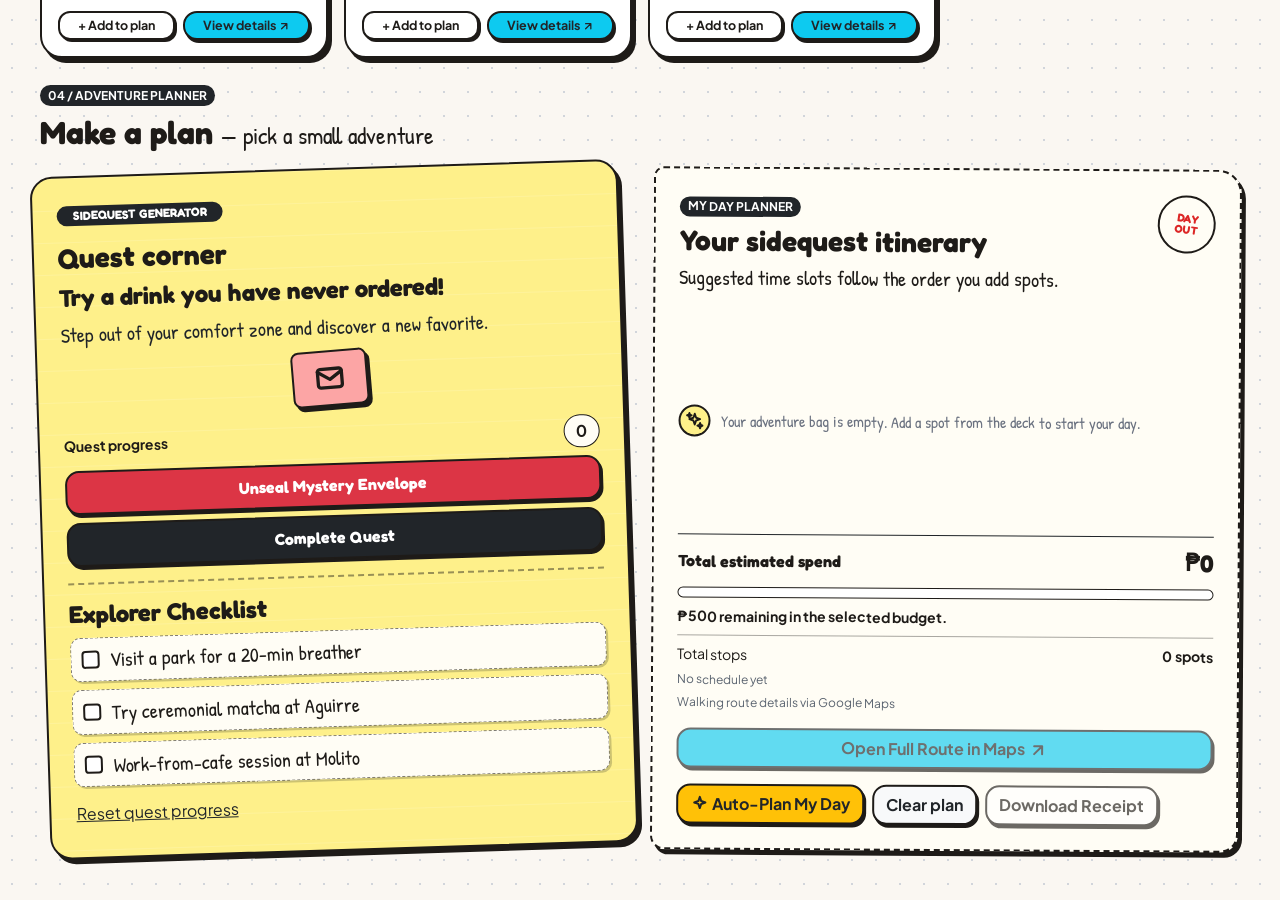
==== commit ed6861bf: "Update Discover card design" ====
--- a/01-bento-layout/index.html
+++ b/01-bento-layout/index.html
@@ -61,9 +61,10 @@
           <div class="col-12">
             <section class="bento-card p-4 h-100 tilt-left" style="background-color: var(--pink-pastel);" aria-labelledby="discoverHeading">
               <div class="tape-accent"></div>
-              <span class="badge bg-dark text-white rounded-pill px-3 py-1 font-fredoka mb-3">01 / DISCOVER</span>
-              <h2 id="discoverHeading" class="font-fredoka fw-bold fs-1 lh-sm text-dark mb-3">Same city. <br><span class="text-primary">New quests.</span></h2>
-              <p class="font-hand fs-5 mb-3 text-dark">Skip the routine mall trips! Discover outdoor parks, quiet coffee nooks, and hidden gems around Metro South.</p>
+              <span class="badge bg-dark text-white rounded-pill px-3 py-1 font-fredoka mb-3">01 / WELCOME</span>
+              <h2 id="discoverHeading" class="font-fredoka fw-bold fs-1 lh-sm text-dark mb-3">welcome to <br><span class="text-primary">sidequest!</span></h2>
+              <p class="font-hand fs-5 mb-3 text-dark">Skip routine trips. Discover local nooks, quiet coffee spots, and hidden gems around Metro South.</p>
+              <button class="btn btn-bento bg-dark text-white w-100 py-2 font-fredoka" type="button" onclick="scrollToDeck()">Start exploring below <span aria-hidden="true">↓</span></button>
             </section>
           </div>
           <div class="col-12">
@@ -94,7 +95,7 @@
       </div>
     </div>
 
-    <section class="destination-section mb-4" aria-labelledby="destinationsHeading">
+    <section id="spotsDeck" class="destination-section mb-4" aria-labelledby="destinationsHeading">
       <div class="d-flex justify-content-between align-items-end flex-wrap gap-3 mb-3">
         <div><span class="badge bg-dark rounded-pill mb-2">03 / SPOTS DECK</span><h2 id="destinationsHeading" class="font-fredoka fw-bold m-0">Find your next favorite</h2></div>
         <button id="clearFilters" class="btn btn-bento bg-light px-3 py-2" type="button">Clear filters</button>
@@ -226,6 +227,10 @@
       render();
     }
 
+    function scrollToDeck() {
+      document.getElementById('spotsDeck').scrollIntoView({ behavior: 'smooth', block: 'start' });
+    }
+
     function iconSvg(name, className = 'ui-icon') {
       const paths = {
         coffee: '<path d="M4 9h13v6a5 5 0 0 1-5 5H9a5 5 0 0 1-5-5zM17 11h1.5a2.5 2.5 0 0 1 0 5H17M3 22h17M8 3c-1 1 1 1 0 2m5-2c-1 1 1 1 0 2"/>',
@@ -252,6 +257,13 @@
     function amenityMarkup(p) {
       return (p.amenities || []).map(amenity => `<span class="amenity-badge">${amenity}</span>`).join('');
     }
+    function savedSpotCard(p) {
+      const location = p.address || p.area;
+      const thumb = p.photo
+        ? `<img class="saved-spot-thumb" src="${p.photo}" alt="${p.name} photo">`
+        : `<div class="saved-spot-thumb saved-spot-placeholder" style="background:${p.color}" role="img" aria-label="${p.name} photo placeholder">${iconSvg(p.icon)}</div>`;
+      return `<article class="saved-spot-item">${thumb}<div class="saved-spot-copy"><div class="d-flex justify-content-between align-items-start gap-2"><h3 class="font-fredoka fs-6 fw-bold text-truncate mb-1" title="${p.name}">${p.name}</h3><span class="small fw-bold text-nowrap">${priceLabel(p)}</span></div><p class="small text-muted text-truncate mb-2" title="${location}">${location}</p><div class="saved-spot-actions d-flex gap-2"><button class="btn btn-sm btn-bento bg-info text-dark" type="button" onclick="showDetails('${p.id}')">View ${iconSvg('arrow', 'ui-icon ui-icon-small')}</button><button class="btn btn-sm btn-bento bg-light" type="button" onclick="toggleSave('${p.id}')">Remove</button></div></div></article>`;
+    }
     function placeCard(p, index = 0, total = 1, editorial = false) {
       const isSaved = saved.includes(p.id);
       const featured = editorial && index === 0;
@@ -270,7 +282,7 @@
       document.getElementById('resultSummary').textContent = `${list.length} destination${list.length === 1 ? '' : 's'} in ${activeLoc === 'bf' ? 'BF Homes' : activeLoc === 'alabang' ? 'Alabang' : 'Makati'}`;
       document.getElementById('saved-count').textContent = saved.length;
       const savedPlaces = places.filter(p => saved.includes(p.id));
-      document.getElementById('savedList').innerHTML = savedPlaces.length ? savedPlaces.map(placeCard).join('') : '<p class="font-hand fs-5">No saved spots yet. Tap a bookmark on a destination to keep it here.</p>';
+      document.getElementById('savedList').innerHTML = savedPlaces.length ? savedPlaces.map(savedSpotCard).join('') : '<p class="font-hand fs-5">No saved spots yet. Tap a bookmark on a destination to keep it here.</p>';
       const map = mapAssets[activeLoc];
       document.getElementById('locTitle').textContent = titles[activeLoc];
       document.getElementById('neighborhoodMap').src = map.src;
--- a/01-bento-layout/style.css
+++ b/01-bento-layout/style.css
@@ -757,12 +757,48 @@
   transform: translateX(0);
 }
 
-.saved-drawer-list .destination-card {
-  min-height: 0;
-}
-
-.saved-drawer-list > div {
-  margin-bottom: 1rem;
+.saved-drawer-list {
+  display: grid;
+  gap: .8rem;
+  align-content: start;
+}
+
+.saved-spot-item {
+  display: flex;
+  align-items: center;
+  gap: .75rem;
+  min-width: 0;
+  padding: .65rem;
+  border: 2px solid var(--border-dark);
+  border-radius: 14px;
+  background: #fff;
+  box-shadow: 3px 3px 0 var(--border-dark);
+}
+
+.saved-spot-thumb {
+  display: block;
+  flex: 0 0 68px;
+  width: 68px;
+  height: 68px;
+  border: 1.5px solid var(--border-dark);
+  border-radius: 9px;
+  object-fit: cover;
+}
+
+.saved-spot-placeholder {
+  display: grid;
+  flex-shrink: 0;
+  place-items: center;
+}
+
+.saved-spot-copy {
+  flex: 1;
+  min-width: 0;
+}
+
+.saved-spot-actions .btn {
+  padding: .2rem .45rem;
+  font-size: .72rem;
 }
 
 .dashboard-shell {
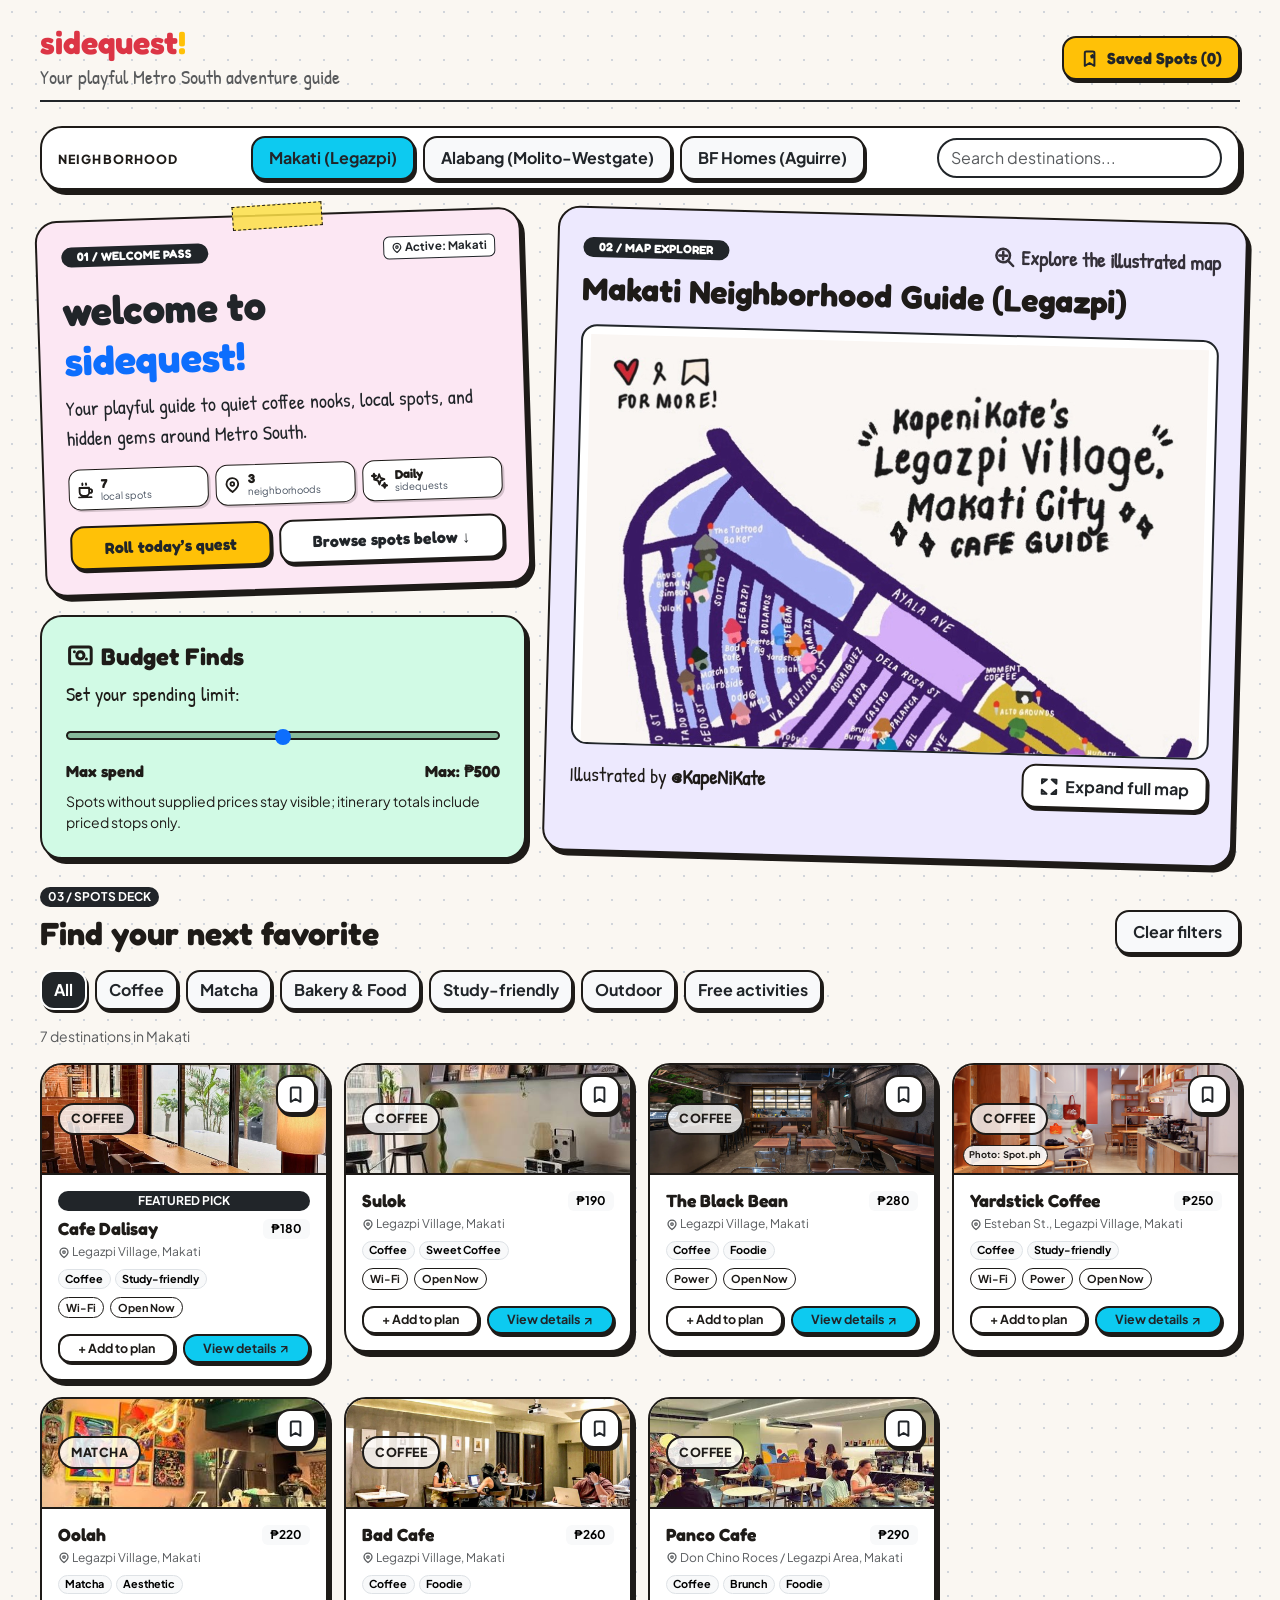
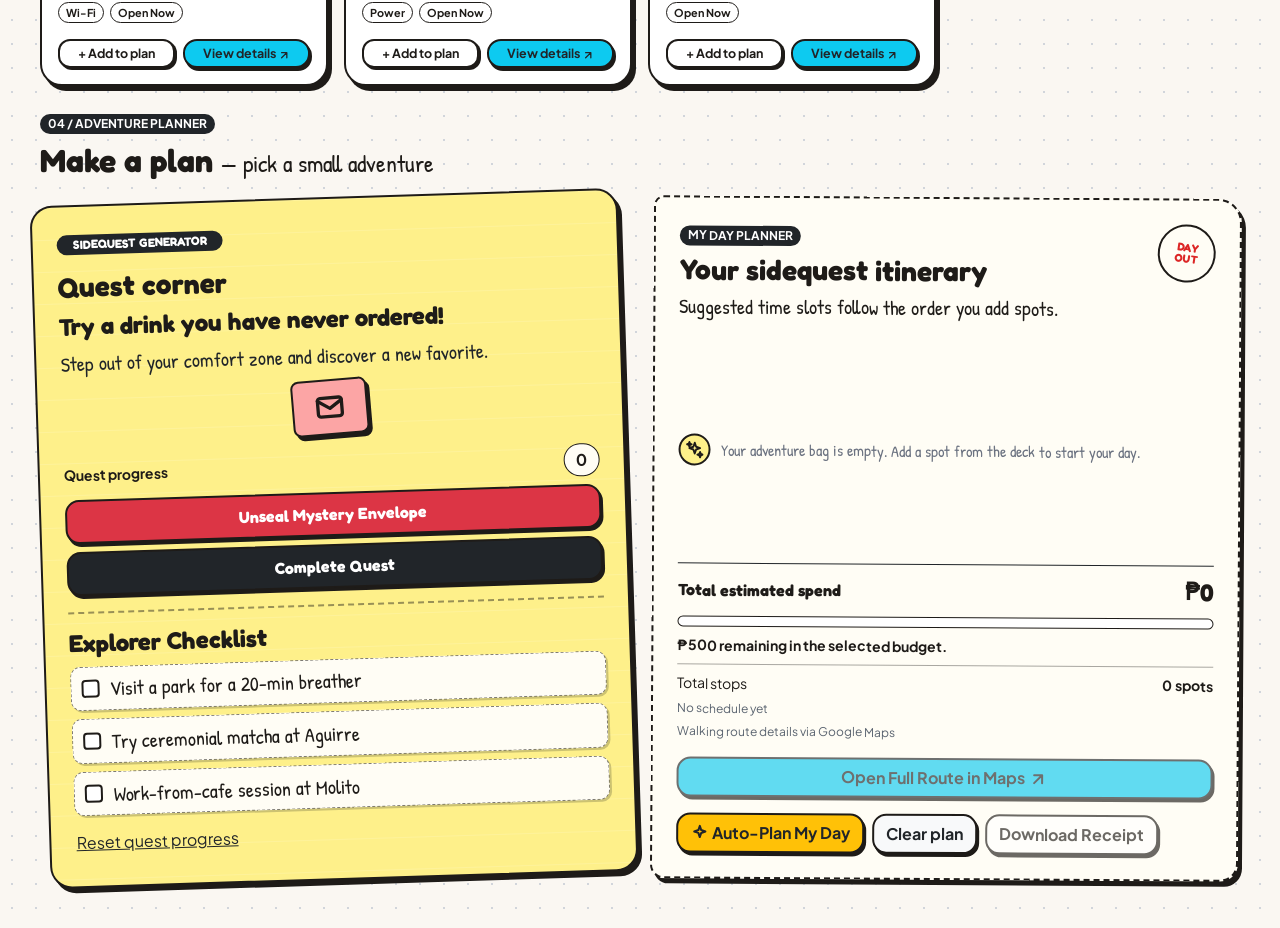
==== commit 4ac94799: "Add loading screen animation" ====
--- a/01-bento-layout/index.html
+++ b/01-bento-layout/index.html
@@ -7,7 +7,6 @@
   <title>Sidequest! — Playful Bento Adventure Guide</title>
 
   <link href="https://cdn.jsdelivr.net/npm/bootstrap@5.3.2/dist/css/bootstrap.min.css" rel="stylesheet" />
-  <!-- Google Fonts -->
   <link
     href="https://fonts.googleapis.com/css2?family=Fredoka:wght@400;600;700&family=Patrick+Hand&family=Plus+Jakarta+Sans:wght@500;700;800&display=swap"
     rel="stylesheet" />
@@ -15,6 +14,15 @@
 </head>
 
 <body>
+
+  <div id="loadingOverlay" class="loading-overlay" role="status" aria-live="polite" aria-label="Loading Sidequest">
+    <div class="loading-lockup text-center">
+      <h1 class="loading-logo font-fredoka fw-bold text-danger m-0">
+        sidequest<span class="loading-exclamation text-warning">!<span class="loading-exclamation-fill" aria-hidden="true">!</span></span>
+      </h1>
+      <p class="font-hand text-muted mt-2 mb-0">unsealing today’s adventure...</p>
+    </div>
+  </div>
 
   <div class="container-fluid dashboard-shell">
 
@@ -25,7 +33,8 @@
         <h1 class="font-fredoka fw-bold text-danger m-0 fs-2">sidequest<span class="text-warning">!</span></h1>
         <p class="font-hand text-muted m-0 fs-5">Your playful Metro South adventure guide</p>
       </div>
-      <button class="btn btn-bento bg-warning text-dark font-fredoka px-3 py-2" onclick="toggleSaved()" aria-controls="savedDrawer" aria-expanded="false">
+      <button class="btn btn-bento bg-warning text-dark font-fredoka px-3 py-2" onclick="toggleSaved()"
+        aria-controls="savedDrawer" aria-expanded="false">
         <svg class="ui-icon me-1" aria-hidden="true" viewBox="0 0 24 24">
           <path d="M6 4.75A1.75 1.75 0 0 1 7.75 3h8.5A1.75 1.75 0 0 1 18 4.75V21l-6-3.5L6 21z" />
           <path d="m15.5 7.5 .5 1 1.1.2-.8.8.2 1.1-1-.5-1 .5.2-1.1-.8-.8 1.1-.2z" />
@@ -41,12 +50,17 @@
             <div class="col-12 col-xl-auto"><span class="neighborhood-label">NEIGHBORHOOD</span></div>
             <div class="col-12 col-xl">
               <div class="d-flex justify-content-start justify-content-xl-center gap-2 flex-wrap">
-                <button id="btn-makati" class="btn btn-bento bg-info text-dark px-3 py-2" aria-pressed="true" onclick="switchLoc('makati')">Makati (Legazpi)</button>
-                <button id="btn-alabang" class="btn btn-bento bg-light px-3 py-2" aria-pressed="false" onclick="switchLoc('alabang')">Alabang (Molito-Westgate)</button>
-                <button id="btn-bf" class="btn btn-bento bg-light px-3 py-2" aria-pressed="false" onclick="switchLoc('bf')">BF Homes (Aguirre)</button>
+                <button id="btn-makati" class="btn btn-bento bg-info text-dark px-3 py-2" aria-pressed="true"
+                  onclick="switchLoc('makati')">Makati (Legazpi)</button>
+                <button id="btn-alabang" class="btn btn-bento bg-light px-3 py-2" aria-pressed="false"
+                  onclick="switchLoc('alabang')">Alabang (Molito-Westgate)</button>
+                <button id="btn-bf" class="btn btn-bento bg-light px-3 py-2" aria-pressed="false"
+                  onclick="switchLoc('bf')">BF Homes (Aguirre)</button>
               </div>
             </div>
-            <div class="col-12 col-xl-3"><input id="searchInput" type="search" class="form-control rounded-pill border-2 border-dark" placeholder="Search destinations..." aria-label="Search destinations" /></div>
+            <div class="col-12 col-xl-3"><input id="searchInput" type="search"
+                class="form-control rounded-pill border-2 border-dark" placeholder="Search destinations..."
+                aria-label="Search destinations" /></div>
           </div>
         </div>
       </div>
@@ -54,42 +68,72 @@
 
   </div>
   <main class="container-fluid dashboard-shell">
-    <!-- FEATURE ROW: DISCOVERY ON THE LEFT, MAP ON THE RIGHT -->
+    <!-- FEATURE ROW -->
     <div class="row g-4 mb-4">
       <aside class="col-12 col-lg-5">
         <div class="row g-4">
           <div class="col-12">
-            <section class="bento-card p-4 h-100 tilt-left" style="background-color: var(--pink-pastel);" aria-labelledby="discoverHeading">
+            <section class="bento-card p-4 h-100 tilt-left" style="background-color: var(--pink-pastel);"
+              aria-labelledby="discoverHeading">
               <div class="tape-accent"></div>
-              <span class="badge bg-dark text-white rounded-pill px-3 py-1 font-fredoka mb-3">01 / WELCOME</span>
-              <h2 id="discoverHeading" class="font-fredoka fw-bold fs-1 lh-sm text-dark mb-3">welcome to <br><span class="text-primary">sidequest!</span></h2>
-              <p class="font-hand fs-5 mb-3 text-dark">Skip routine trips. Discover local nooks, quiet coffee spots, and hidden gems around Metro South.</p>
-              <button class="btn btn-bento bg-dark text-white w-100 py-2 font-fredoka" type="button" onclick="scrollToDeck()">Start exploring below <span aria-hidden="true">↓</span></button>
+              <div class="d-flex justify-content-between align-items-center gap-2 mb-3">
+                <span class="badge bg-dark text-white rounded-pill px-3 py-1 font-fredoka">01 / WELCOME PASS</span>
+                <span class="badge bg-white text-dark border border-dark active-neighborhood-badge"><svg class="ui-icon ui-icon-small" aria-hidden="true" viewBox="0 0 24 24"><path d="M20 10c0 5-8 11-8 11S4 15 4 10a8 8 0 1 1 16 0Z"/><circle cx="12" cy="10" r="2.5"/></svg> Active: <span id="activeNeighborhoodLabel">Makati</span></span>
+              </div>
+              <h2 id="discoverHeading" class="font-fredoka fw-bold fs-1 lh-sm text-dark mb-2">welcome to <br><span class="text-primary">sidequest!</span></h2>
+              <p class="font-hand fs-5 mb-3 text-dark">Your playful guide to quiet coffee nooks, local spots, and hidden gems around Metro South.</p>
+              <div class="hero-pass-stats mb-3">
+                <div class="hero-pass-stat"><svg class="ui-icon" aria-hidden="true" viewBox="0 0 24 24"><path d="M4 9h13v6a5 5 0 0 1-5 5H9a5 5 0 0 1-5-5zM17 11h1.5a2.5 2.5 0 0 1 0 5H17M3 22h17M8 3c-1 1 1 1 0 2m5-2c-1 1 1 1 0 2"/></svg><span><strong id="activeSpotCount">7</strong><small>local spots</small></span></div>
+                <div class="hero-pass-stat"><svg class="ui-icon" aria-hidden="true" viewBox="0 0 24 24"><path d="M20 10c0 5-8 11-8 11S4 15 4 10a8 8 0 1 1 16 0Z"/><circle cx="12" cy="10" r="2.5"/></svg><span><strong>3</strong><small>neighborhoods</small></span></div>
+                <div class="hero-pass-stat"><svg class="ui-icon" aria-hidden="true" viewBox="0 0 24 24"><path d="m12 3 1.8 5.2L19 10l-5.2 1.8L12 17l-1.8-5.2L5 10l5.2-1.8L12 3ZM19 15l1 2.5 2.5 1-2.5 1L19 22l-1-2.5-2.5-1 2.5-1L19 15ZM5 2l.8 2.2L8 5l-2.2.8L5 8l-.8-2.2L2 5l2.2-.8L5 2Z"/></svg><span><strong>Daily</strong><small>sidequests</small></span></div>
+              </div>
+              <div class="d-flex gap-2 flex-wrap">
+                <button class="btn btn-bento bg-warning text-dark flex-fill py-2 font-fredoka" type="button" onclick="rollAndShowQuest()">Roll today’s quest</button>
+                <button class="btn btn-bento bg-white text-dark flex-fill py-2 font-fredoka" type="button" onclick="scrollToDeck()">Browse spots below <span aria-hidden="true">↓</span></button>
+              </div>
             </section>
           </div>
           <div class="col-12">
-            <section class="bento-card p-4 h-100" style="background-color: var(--sage-pastel);" aria-labelledby="budgetHeading">
-              <h2 id="budgetHeading" class="font-fredoka fw-bold fs-4 mb-2"><svg class="ui-icon" aria-hidden="true" viewBox="0 0 24 24"><rect x="3" y="5" width="18" height="14" rx="2"/><circle cx="12" cy="12" r="3"/><path d="M7 9h.01M17 15h.01"/></svg> Budget Finds</h2>
+            <section class="bento-card p-4 h-100" style="background-color: var(--sage-pastel);"
+              aria-labelledby="budgetHeading">
+              <h2 id="budgetHeading" class="font-fredoka fw-bold fs-4 mb-2"><svg class="ui-icon" aria-hidden="true"
+                  viewBox="0 0 24 24">
+                  <rect x="3" y="5" width="18" height="14" rx="2" />
+                  <circle cx="12" cy="12" r="3" />
+                  <path d="M7 9h.01M17 15h.01" />
+                </svg> Budget Finds</h2>
               <p class="font-hand fs-5 mb-3">Set your spending limit:</p>
-              <input id="budgetRange" type="range" class="form-range" min="0" max="1000" step="50" value="500" aria-label="Maximum estimated spending">
-              <div class="d-flex justify-content-between font-fredoka fw-bold mt-2"><span>Max spend</span><span class="budget-value">Max: ₱<span id="budgetValue">500</span></span></div>
-              <p class="small mb-0 mt-2">Spots without supplied prices stay visible; itinerary totals include priced stops only.</p>
+              <input id="budgetRange" type="range" class="form-range" min="0" max="1000" step="50" value="500"
+                aria-label="Maximum estimated spending">
+              <div class="d-flex justify-content-between font-fredoka fw-bold mt-2"><span>Max spend</span><span
+                  class="budget-value">Max: ₱<span id="budgetValue">500</span></span></div>
+              <p class="small mb-0 mt-2">Spots without supplied prices stay visible; itinerary totals include priced
+                stops only.</p>
             </section>
           </div>
         </div>
       </aside>
 
       <div class="col-12 col-lg-7">
-        <section class="bento-card map-anchor p-4 h-100 tilt-right" style="background-color: var(--lavender-pastel);" aria-labelledby="locTitle">
+        <section class="bento-card map-anchor p-4 h-100 tilt-right" style="background-color: var(--lavender-pastel);"
+          aria-labelledby="locTitle">
           <div class="d-flex justify-content-between align-items-center flex-wrap gap-2 mb-2">
             <span class="badge bg-dark text-white rounded-pill px-3 py-1 font-fredoka">02 / MAP EXPLORER</span>
-            <small class="map-hint font-hand fs-5"><svg class="ui-icon" aria-hidden="true" viewBox="0 0 24 24"><circle cx="10.8" cy="10.8" r="6.8"/><path d="m16 16 5 5M10.8 7v7.6M7 10.8h7.6"/></svg> Explore the illustrated map</small>
+            <small class="map-hint font-hand fs-5"><svg class="ui-icon" aria-hidden="true" viewBox="0 0 24 24">
+                <circle cx="10.8" cy="10.8" r="6.8" />
+                <path d="m16 16 5 5M10.8 7v7.6M7 10.8h7.6" />
+              </svg> Explore the illustrated map</small>
           </div>
           <h2 id="locTitle" class="font-fredoka fw-bold mb-3">Makati Neighborhood Guide</h2>
-          <div class="map-preview bg-white rounded-4 border border-2 border-dark p-2 text-center"><img id="neighborhoodMap" class="neighborhood-map" src="Assets/Map-Legazpi.jpg" alt="Illustrated Cafe Guide Map for Legazpi Village by KapeNiKate"></div>
+          <div class="map-preview bg-white rounded-4 border border-2 border-dark p-2 text-center"><img
+              id="neighborhoodMap" class="neighborhood-map" src="Assets/Map-Legazpi.jpg"
+              alt="Illustrated Cafe Guide Map for Legazpi Village by KapeNiKate"></div>
           <div class="d-flex justify-content-between align-items-center gap-2 flex-wrap mt-2">
             <small class="font-hand fs-5">Illustrated by <strong>@KapeNiKate</strong></small>
-            <button class="btn btn-bento bg-white px-3 py-2" type="button" onclick="openMap()"><svg class="ui-icon me-1" aria-hidden="true" viewBox="0 0 24 24"><path d="M8 3H3v5M16 3h5v5M3 16v5h5m13-5v5h-5M3 8l6-5m12 5-6-5M3 16l6 5m12-5-6 5"/></svg> Expand full map</button>
+            <button class="btn btn-bento bg-white px-3 py-2" type="button" onclick="openMap()"><svg class="ui-icon me-1"
+                aria-hidden="true" viewBox="0 0 24 24">
+                <path d="M8 3H3v5M16 3h5v5M3 16v5h5m13-5v5h-5M3 8l6-5m12 5-6-5M3 16l6 5m12-5-6 5" />
+              </svg> Expand full map</button>
           </div>
         </section>
       </div>
@@ -97,72 +141,138 @@
 
     <section id="spotsDeck" class="destination-section mb-4" aria-labelledby="destinationsHeading">
       <div class="d-flex justify-content-between align-items-end flex-wrap gap-3 mb-3">
-        <div><span class="badge bg-dark rounded-pill mb-2">03 / SPOTS DECK</span><h2 id="destinationsHeading" class="font-fredoka fw-bold m-0">Find your next favorite</h2></div>
+        <div><span class="badge bg-dark rounded-pill mb-2">03 / SPOTS DECK</span>
+          <h2 id="destinationsHeading" class="font-fredoka fw-bold m-0">Find your next favorite</h2>
+        </div>
         <button id="clearFilters" class="btn btn-bento bg-light px-3 py-2" type="button">Clear filters</button>
       </div>
-      <div id="categoryFilters" class="d-flex gap-2 flex-wrap mb-3" role="group" aria-label="Filter destinations by category"></div>
+      <div id="categoryFilters" class="d-flex gap-2 flex-wrap mb-3" role="group"
+        aria-label="Filter destinations by category"></div>
       <p id="resultSummary" class="text-muted small mb-3" aria-live="polite"></p>
       <div id="destinationList" class="row g-2 g-md-3"></div>
-      <div id="emptyState" class="text-center py-4 d-none"><div class="empty-icon"><svg class="ui-icon" aria-hidden="true" viewBox="0 0 24 24"><circle cx="12" cy="12" r="9"/><path d="m15.5 8.5-2 5-5 2 2-5z"/></svg></div><h3 class="font-fredoka">No quests found!</h3><p>Try another budget or clear your filters.</p><button class="btn btn-bento bg-warning px-3 py-2" onclick="clearFilters()">Clear filters</button></div>
+      <div id="emptyState" class="text-center py-4 d-none">
+        <div class="empty-icon"><svg class="ui-icon" aria-hidden="true" viewBox="0 0 24 24">
+            <circle cx="12" cy="12" r="9" />
+            <path d="m15.5 8.5-2 5-5 2 2-5z" />
+          </svg></div>
+        <h3 class="font-fredoka">No quests found!</h3>
+        <p>Try another budget or clear your filters.</p><button class="btn btn-bento bg-warning px-3 py-2"
+          onclick="clearFilters()">Clear filters</button>
+      </div>
     </section>
 
     <section class="mb-4" aria-labelledby="toolsHeading">
-      <div class="mb-3"><span class="badge bg-dark rounded-pill mb-2">04 / ADVENTURE PLANNER</span><h2 id="toolsHeading" class="font-fredoka fw-bold mb-0">Make a plan <span class="font-hand fs-4 fw-normal">— pick a small adventure</span></h2></div>
+      <div class="mb-3"><span class="badge bg-dark rounded-pill mb-2">04 / ADVENTURE PLANNER</span>
+        <h2 id="toolsHeading" class="font-fredoka fw-bold mb-0">Make a plan <span class="font-hand fs-4 fw-normal">—
+            pick a small adventure</span></h2>
+      </div>
       <div class="row g-4">
         <div class="col-12 col-md-6">
-          <section class="bento-card p-3 p-md-4 h-100 tilt-left quest-card planner-journal" style="background-color: var(--yellow-pastel);" aria-labelledby="questHeading">
+          <section id="questCard" class="bento-card p-3 p-md-4 h-100 tilt-left quest-card planner-journal"
+            style="background-color: var(--yellow-pastel);" aria-labelledby="questHeading">
             <span class="badge bg-dark text-white rounded-pill px-3 py-1 font-fredoka mb-2">SIDEQUEST GENERATOR</span>
             <h3 id="questHeading" class="font-fredoka fw-bold mt-2">Quest corner</h3>
             <h4 id="featuredQuest" class="font-fredoka fw-bold">Try a drink you have never ordered!</h4>
-            <p id="questDescription" class="font-hand fs-5 text-dark mb-2">Step out of your comfort zone and discover a new favorite.</p>
-            <div id="mysteryEnvelope" class="mystery-envelope mb-3" aria-hidden="true"><svg class="ui-icon" viewBox="0 0 24 24"><rect x="3" y="5" width="18" height="14" rx="2"/><path d="m3 7 9 6 9-6"/></svg></div>
+            <p id="questDescription" class="font-hand fs-5 text-dark mb-2">Step out of your comfort zone and discover a
+              new favorite.</p>
+            <div id="mysteryEnvelope" class="mystery-envelope mb-3" aria-hidden="true"><svg class="ui-icon"
+                viewBox="0 0 24 24">
+                <rect x="3" y="5" width="18" height="14" rx="2" />
+                <path d="m3 7 9 6 9-6" />
+              </svg></div>
             <p id="surpriseResult" class="font-hand fs-5 mt-2 mb-2" aria-live="polite"></p>
-            <div class="d-flex justify-content-between align-items-center mb-2"><span class="small fw-bold">Quest progress</span><strong class="quest-count"><span id="questProgress">0</span></strong></div>
+            <div class="d-flex justify-content-between align-items-center mb-2"><span class="small fw-bold">Quest
+                progress</span><strong class="quest-count"><span id="questProgress">0</span></strong></div>
             <div class="d-grid gap-2 mb-3">
-              <button class="btn btn-bento bg-danger text-white py-2 font-fredoka envelope-button" onclick="rollQuest()">Unseal Mystery Envelope</button>
-              <button id="completeQuestBtn" class="btn btn-bento bg-dark text-white py-2 font-fredoka" onclick="completeQuest()">Complete Quest</button>
+              <button class="btn btn-bento bg-danger text-white py-2 font-fredoka envelope-button"
+                onclick="rollQuest()">Unseal Mystery Envelope</button>
+              <button id="completeQuestBtn" class="btn btn-bento bg-dark text-white py-2 font-fredoka"
+                onclick="completeQuest()">Complete Quest</button>
             </div>
             <div class="checklist-divider"></div>
             <h3 class="font-fredoka fw-bold fs-4 mt-3 mb-2">Explorer Checklist</h3>
             <ul id="explorerChecklist" class="checklist-list list-unstyled font-hand fs-5 m-0">
-              <li class="checklist-item"><input id="check-park" data-checklist-key="park" type="checkbox" /><label for="check-park"><span>Visit a park for a 20-min breather</span></label></li>
-              <li class="checklist-item"><input id="check-matcha" data-checklist-key="matcha" type="checkbox" /><label for="check-matcha"><span>Try ceremonial matcha at Aguirre</span></label></li>
-              <li class="checklist-item"><input id="check-cafe" data-checklist-key="cafe" type="checkbox" /><label for="check-cafe"><span>Work-from-cafe session at Molito</span></label></li>
+              <li class="checklist-item"><input id="check-park" data-checklist-key="park" type="checkbox" /><label
+                  for="check-park"><span>Visit a park for a 20-min breather</span></label></li>
+              <li class="checklist-item"><input id="check-matcha" data-checklist-key="matcha" type="checkbox" /><label
+                  for="check-matcha"><span>Try ceremonial matcha at Aguirre</span></label></li>
+              <li class="checklist-item"><input id="check-cafe" data-checklist-key="cafe" type="checkbox" /><label
+                  for="check-cafe"><span>Work-from-cafe session at Molito</span></label></li>
             </ul>
             <button class="btn btn-link text-dark px-0 mt-2" onclick="resetQuests()">Reset quest progress</button>
           </section>
         </div>
         <div class="col-12 col-md-6">
-          <section id="itineraryCard" class="itinerary-card bento-card p-3 p-md-4 h-100" aria-labelledby="itineraryHeading">
+          <section id="itineraryCard" class="itinerary-card bento-card p-3 p-md-4 h-100"
+            aria-labelledby="itineraryHeading">
             <div class="d-flex justify-content-between align-items-start gap-2">
-              <div><span class="badge bg-dark rounded-pill mb-2">MY DAY PLANNER</span><h3 id="itineraryHeading" class="font-fredoka fw-bold mb-1">Your sidequest itinerary</h3><p class="font-hand fs-5 mb-0">Suggested time slots follow the order you add spots.</p></div>
+              <div><span class="badge bg-dark rounded-pill mb-2">MY DAY PLANNER</span>
+                <h3 id="itineraryHeading" class="font-fredoka fw-bold mb-1">Your sidequest itinerary</h3>
+                <p class="font-hand fs-5 mb-0">Suggested time slots follow the order you add spots.</p>
+              </div>
               <span class="receipt-stamp" aria-hidden="true">DAY<br>OUT</span>
             </div>
             <ul id="itineraryList" class="itinerary-list list-unstyled my-3 mb-0"></ul>
             <div class="itinerary-summary border-top border-dark pt-2 mt-auto">
-              <div class="budget-meter-copy d-flex justify-content-between align-items-center gap-2"><span class="font-fredoka fw-bold">Total estimated spend</span><strong id="itineraryTotal" class="font-fredoka fs-4">₱0</strong></div>
-              <div class="progress itinerary-progress mt-2" role="progressbar" aria-label="Itinerary spend compared with selected budget" aria-valuemin="0" aria-valuemax="100" aria-valuenow="0"><div id="itineraryBudgetFill" class="progress-bar bg-success" style="width: 0%"></div></div>
-              <p id="itineraryBudgetStatus" class="small fw-bold my-2" aria-live="polite">Spending within selected budget.</p>
-              <div class="itinerary-route-summary d-flex justify-content-between align-items-center border-top pt-2"><span>Total stops</span><strong id="itineraryStops">0 spots</strong><span id="itineraryDuration" class="route-provider-note">No schedule yet</span><span class="route-provider-note">Walking route details via Google Maps</span></div>
-              <div class="d-grid mt-3"><a id="itineraryRouteButton" class="btn btn-bento bg-info text-dark disabled" href="#" target="_blank" rel="noopener" aria-disabled="true">Open Full Route in Maps <svg class="ui-icon" aria-hidden="true" viewBox="0 0 24 24"><path d="M7 17 17 7M7 7h10v10"/></svg></a></div>
+              <div class="budget-meter-copy d-flex justify-content-between align-items-center gap-2"><span
+                  class="font-fredoka fw-bold">Total estimated spend</span><strong id="itineraryTotal"
+                  class="font-fredoka fs-4">₱0</strong></div>
+              <div class="progress itinerary-progress mt-2" role="progressbar"
+                aria-label="Itinerary spend compared with selected budget" aria-valuemin="0" aria-valuemax="100"
+                aria-valuenow="0">
+                <div id="itineraryBudgetFill" class="progress-bar bg-success" style="width: 0%"></div>
+              </div>
+              <p id="itineraryBudgetStatus" class="small fw-bold my-2" aria-live="polite">Spending within selected
+                budget.</p>
+              <div class="itinerary-route-summary d-flex justify-content-between align-items-center border-top pt-2">
+                <span>Total stops</span><strong id="itineraryStops">0 spots</strong><span id="itineraryDuration"
+                  class="route-provider-note">No schedule yet</span><span class="route-provider-note">Walking route
+                  details via Google Maps</span></div>
+              <div class="d-grid mt-3"><a id="itineraryRouteButton" class="btn btn-bento bg-info text-dark disabled"
+                  href="#" target="_blank" rel="noopener" aria-disabled="true">Open Full Route in Maps <svg
+                    class="ui-icon" aria-hidden="true" viewBox="0 0 24 24">
+                    <path d="M7 17 17 7M7 7h10v10" />
+                  </svg></a></div>
             </div>
-            <div class="d-flex gap-2 flex-wrap mt-3"><button class="btn btn-bento bg-warning" type="button" onclick="autoPlanDay()"><svg class="ui-icon" aria-hidden="true" viewBox="0 0 24 24"><path d="m12 3 1.8 5.2L19 10l-5.2 1.8L12 17l-1.8-5.2L5 10l5.2-1.8L12 3Z"/></svg> Auto-Plan My Day</button><button class="btn btn-bento bg-light" type="button" onclick="clearItinerary()">Clear plan</button><button id="downloadReceiptButton" class="btn btn-bento bg-white" type="button" onclick="downloadReceipt()" disabled>Download Receipt</button></div>
+            <div class="d-flex gap-2 flex-wrap mt-3"><button class="btn btn-bento bg-warning" type="button"
+                onclick="autoPlanDay()"><svg class="ui-icon" aria-hidden="true" viewBox="0 0 24 24">
+                  <path d="m12 3 1.8 5.2L19 10l-5.2 1.8L12 17l-1.8-5.2L5 10l5.2-1.8L12 3Z" />
+                </svg> Auto-Plan My Day</button><button class="btn btn-bento bg-light" type="button"
+                onclick="clearItinerary()">Clear plan</button><button id="downloadReceiptButton"
+                class="btn btn-bento bg-white" type="button" onclick="downloadReceipt()" disabled>Download
+                Receipt</button></div>
           </section>
         </div>
       </div>
     </section>
     <div id="savedDrawerBackdrop" class="saved-drawer-backdrop" onclick="toggleSaved(false)"></div>
     <aside id="savedDrawer" class="saved-drawer" aria-labelledby="savedHeading" aria-hidden="true">
-      <div class="d-flex justify-content-between align-items-center gap-3 mb-3"><h2 id="savedHeading" class="font-fredoka fw-bold mb-0">Saved spots</h2><button class="btn btn-bento bg-white" type="button" onclick="toggleSaved(false)" aria-label="Close saved spots"><svg class="ui-icon" aria-hidden="true" viewBox="0 0 24 24"><path d="m6 6 12 12M18 6 6 18"/></svg></button></div>
+      <div class="d-flex justify-content-between align-items-center gap-3 mb-3">
+        <h2 id="savedHeading" class="font-fredoka fw-bold mb-0">Saved spots</h2><button class="btn btn-bento bg-white"
+          type="button" onclick="toggleSaved(false)" aria-label="Close saved spots"><svg class="ui-icon"
+            aria-hidden="true" viewBox="0 0 24 24">
+            <path d="m6 6 12 12M18 6 6 18" />
+          </svg></button>
+      </div>
       <div id="savedList" class="saved-drawer-list"></div>
     </aside>
     <dialog id="detailsDialog" class="details-dialog" aria-labelledby="detailsTitle"></dialog>
     <dialog id="mapDialog" class="map-dialog" aria-labelledby="mapDialogTitle">
       <div class="map-dialog-header p-3 d-flex justify-content-between align-items-center gap-3 flex-wrap">
-        <div><h2 id="mapDialogTitle" class="font-fredoka fw-bold fs-4 mb-0">Neighborhood map</h2><small>Illustrated by @KapeNiKate</small></div>
-        <div class="d-flex align-items-center gap-2"><label for="mapZoom" class="small fw-bold">Zoom <span id="mapZoomValue">100%</span></label><input id="mapZoom" type="range" min="100" max="200" value="100" step="10" aria-label="Zoom map"><button class="btn btn-bento bg-white" type="button" onclick="document.getElementById('mapDialog').close()" aria-label="Close map"><svg class="ui-icon" aria-hidden="true" viewBox="0 0 24 24"><path d="m6 6 12 12M18 6 6 18"/></svg></button></div>
-      </div>
-      <div id="mapCanvas" class="map-canvas"><img id="largeMap" src="Assets/Map-Legazpi.jpg" alt="Illustrated Cafe Guide Map for Legazpi Village by KapeNiKate"></div>
+        <div>
+          <h2 id="mapDialogTitle" class="font-fredoka fw-bold fs-4 mb-0">Neighborhood map</h2><small>Illustrated by
+            @KapeNiKate</small>
+        </div>
+        <div class="d-flex align-items-center gap-2"><label for="mapZoom" class="small fw-bold">Zoom <span
+              id="mapZoomValue">100%</span></label><input id="mapZoom" type="range" min="100" max="200" value="100"
+            step="10" aria-label="Zoom map"><button class="btn btn-bento bg-white" type="button"
+            onclick="document.getElementById('mapDialog').close()" aria-label="Close map"><svg class="ui-icon"
+              aria-hidden="true" viewBox="0 0 24 24">
+              <path d="m6 6 12 12M18 6 6 18" />
+            </svg></button></div>
+      </div>
+      <div id="mapCanvas" class="map-canvas"><img id="largeMap" src="Assets/Map-Legazpi.jpg"
+          alt="Illustrated Cafe Guide Map for Legazpi Village by KapeNiKate"></div>
     </dialog>
   </main>
   <script>
@@ -215,6 +325,7 @@
     let questCount = Number(localStorage.getItem('sidequestQuestCount') || 0);
     let currentQuest = 'Try a drink you have never ordered!';
     const titles = { makati: 'Makati Neighborhood Guide (Legazpi)', alabang: 'Alabang Cafe Guide (Molito-Westgate)', bf: 'BF Homes Guide (Aguirre Ave)' };
+    const neighborhoodLabels = { makati: 'Makati', alabang: 'Alabang', bf: 'BF Homes' };
 
     function switchLoc(loc) {
       activeLoc = loc;
@@ -229,6 +340,11 @@
 
     function scrollToDeck() {
       document.getElementById('spotsDeck').scrollIntoView({ behavior: 'smooth', block: 'start' });
+    }
+
+    function rollAndShowQuest() {
+      rollQuest();
+      document.getElementById('questCard').scrollIntoView({ behavior: 'smooth', block: 'center' });
     }
 
     function iconSvg(name, className = 'ui-icon') {
@@ -280,6 +396,8 @@
       document.getElementById('destinationList').innerHTML = list.map((place, index) => placeCard(place, index, list.length, true)).join('');
       document.getElementById('emptyState').classList.toggle('d-none', list.length > 0);
       document.getElementById('resultSummary').textContent = `${list.length} destination${list.length === 1 ? '' : 's'} in ${activeLoc === 'bf' ? 'BF Homes' : activeLoc === 'alabang' ? 'Alabang' : 'Makati'}`;
+      document.getElementById('activeNeighborhoodLabel').textContent = neighborhoodLabels[activeLoc];
+      document.getElementById('activeSpotCount').textContent = places.filter(place => place.loc === activeLoc).length;
       document.getElementById('saved-count').textContent = saved.length;
       const savedPlaces = places.filter(p => saved.includes(p.id));
       document.getElementById('savedList').innerHTML = savedPlaces.length ? savedPlaces.map(savedSpotCard).join('') : '<p class="font-hand fs-5">No saved spots yet. Tap a bookmark on a destination to keep it here.</p>';
@@ -416,6 +534,18 @@
     document.getElementById('categoryFilters').innerHTML = `<button type="button" class="btn btn-bento bg-light category-filter active" data-category="" aria-pressed="true">All</button>` + categories.map(c => `<button type="button" class="btn btn-bento bg-light category-filter" data-category="${c}" aria-pressed="false">${c}</button>`).join('');
     document.getElementById('categoryFilters').addEventListener('click', e => { const b = e.target.closest('[data-category]'); if (!b) return; activeCategory = b.dataset.category; document.querySelectorAll('.category-filter').forEach(x => { const selected = x === b; x.classList.toggle('active', selected); x.setAttribute('aria-pressed', selected); }); render(); });
     render();
+
+    const loadingOverlay = document.getElementById('loadingOverlay');
+    const prefersReducedMotion = window.matchMedia('(prefers-reduced-motion: reduce)').matches;
+    if (prefersReducedMotion) {
+      loadingOverlay.classList.add('reduce-motion', 'is-dismissed');
+      loadingOverlay.setAttribute('aria-hidden', 'true');
+    } else {
+      window.setTimeout(() => {
+        loadingOverlay.classList.add('is-dismissed');
+        loadingOverlay.setAttribute('aria-hidden', 'true');
+      }, 1500);
+    }
   </script>
 </body>
 
--- a/01-bento-layout/style.css
+++ b/01-bento-layout/style.css
@@ -25,6 +25,120 @@
 
 .font-fredoka {
   font-family: 'Fredoka', sans-serif;
+}
+
+.loading-overlay {
+  position: fixed;
+  inset: 0;
+  z-index: 2000;
+  display: grid;
+  place-items: center;
+  background: var(--bg-cream);
+  opacity: 1;
+  visibility: visible;
+  transition: opacity .45s ease, visibility 0s linear .45s;
+}
+
+.loading-overlay.is-dismissed {
+  opacity: 0;
+  visibility: hidden;
+  pointer-events: none;
+}
+
+.loading-logo {
+  font-size: clamp(3.25rem, 10vw, 4.5rem);
+}
+
+.loading-exclamation {
+  position: relative;
+  display: inline-block;
+  color: transparent;
+  -webkit-text-fill-color: transparent;
+  -webkit-text-stroke: .035em #ffc107;
+  animation: popExclamation .6s cubic-bezier(.34, 1.56, .64, 1) both, exclamationOutline 1.1s ease .2s forwards;
+}
+
+.loading-exclamation-fill {
+  position: absolute;
+  inset: 0;
+  color: #ffc107;
+  -webkit-text-fill-color: #ffc107;
+  -webkit-text-stroke: 0;
+  clip-path: inset(100% 0 0 0);
+  animation: fillExclamation 1.1s cubic-bezier(.16, 1, .3, 1) .2s forwards;
+}
+
+.loading-lockup p {
+  font-size: 1.15rem;
+}
+
+.hero-pass-stats {
+  display: grid;
+  grid-template-columns: repeat(3, minmax(0, 1fr));
+  gap: .45rem;
+}
+
+.hero-pass-stat {
+  display: flex;
+  align-items: center;
+  gap: .4rem;
+  min-width: 0;
+  padding: .45rem;
+  border: 1.5px solid var(--border-dark);
+  border-radius: 12px;
+  background: #fff;
+  box-shadow: 2px 2px 0 rgb(30 27 24 / 18%);
+}
+
+.hero-pass-stat > .ui-icon {
+  flex: 0 0 1.1rem;
+  width: 1.1rem;
+  height: 1.1rem;
+}
+
+.hero-pass-stat > span {
+  display: grid;
+  min-width: 0;
+  line-height: 1.1;
+}
+
+.hero-pass-stat strong {
+  overflow: hidden;
+  font: 700 .8rem/1.1 'Fredoka', sans-serif;
+  text-overflow: ellipsis;
+  white-space: nowrap;
+}
+
+.hero-pass-stat small {
+  color: #4b5563;
+  font-size: .62rem;
+  line-height: 1.15;
+}
+
+.active-neighborhood-badge {
+  font-size: .72rem;
+  white-space: nowrap;
+}
+
+.loading-overlay.reduce-motion,
+.loading-overlay.reduce-motion * {
+  animation: none !important;
+  transition: none !important;
+}
+
+@keyframes fillExclamation {
+  from { clip-path: inset(100% 0 0 0); }
+  to { clip-path: inset(0 0 0 0); }
+}
+
+@keyframes popExclamation {
+  0% { opacity: 0; transform: scale(.6) rotate(-5deg); }
+  100% { opacity: 1; transform: scale(1) rotate(0); }
+}
+
+@keyframes exclamationOutline {
+  0%, 88% { -webkit-text-stroke-width: .035em; }
+  100% { -webkit-text-stroke-width: 0; }
 }
 
 /* Bento Card Styles */
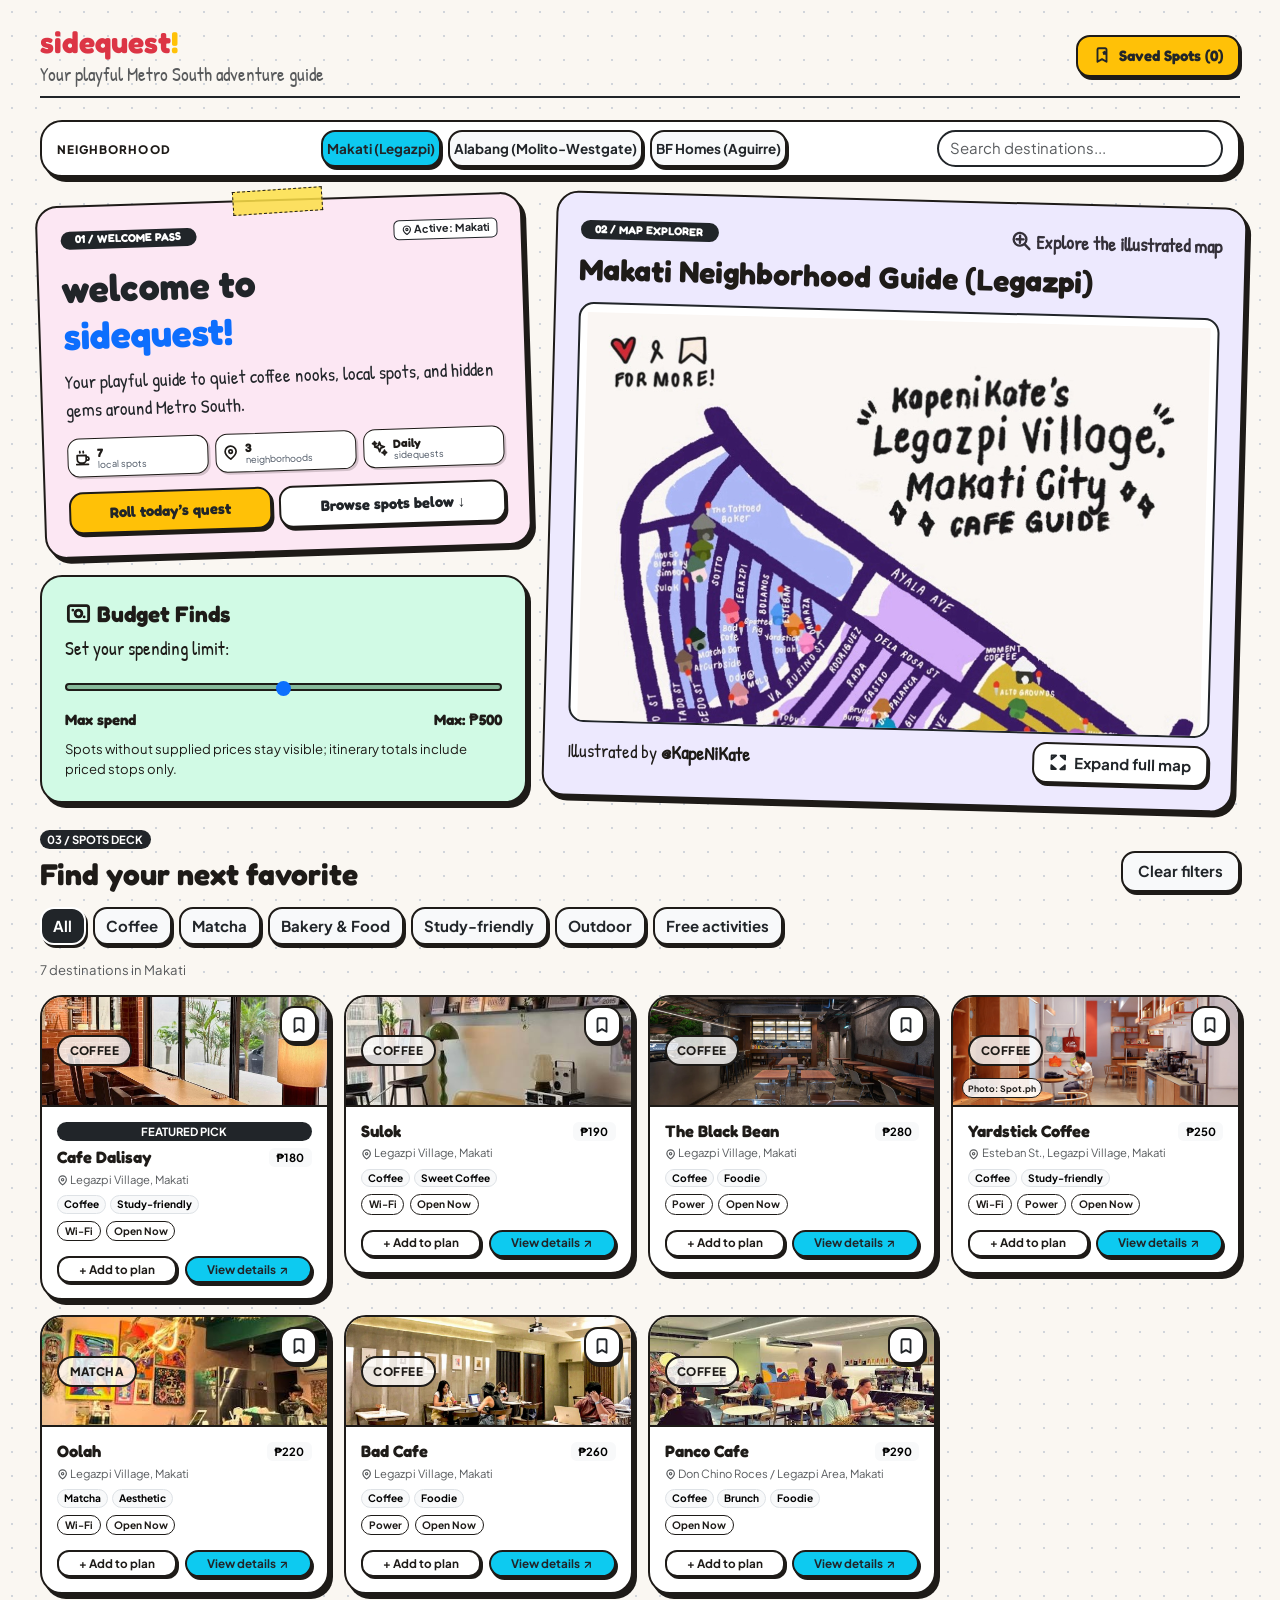
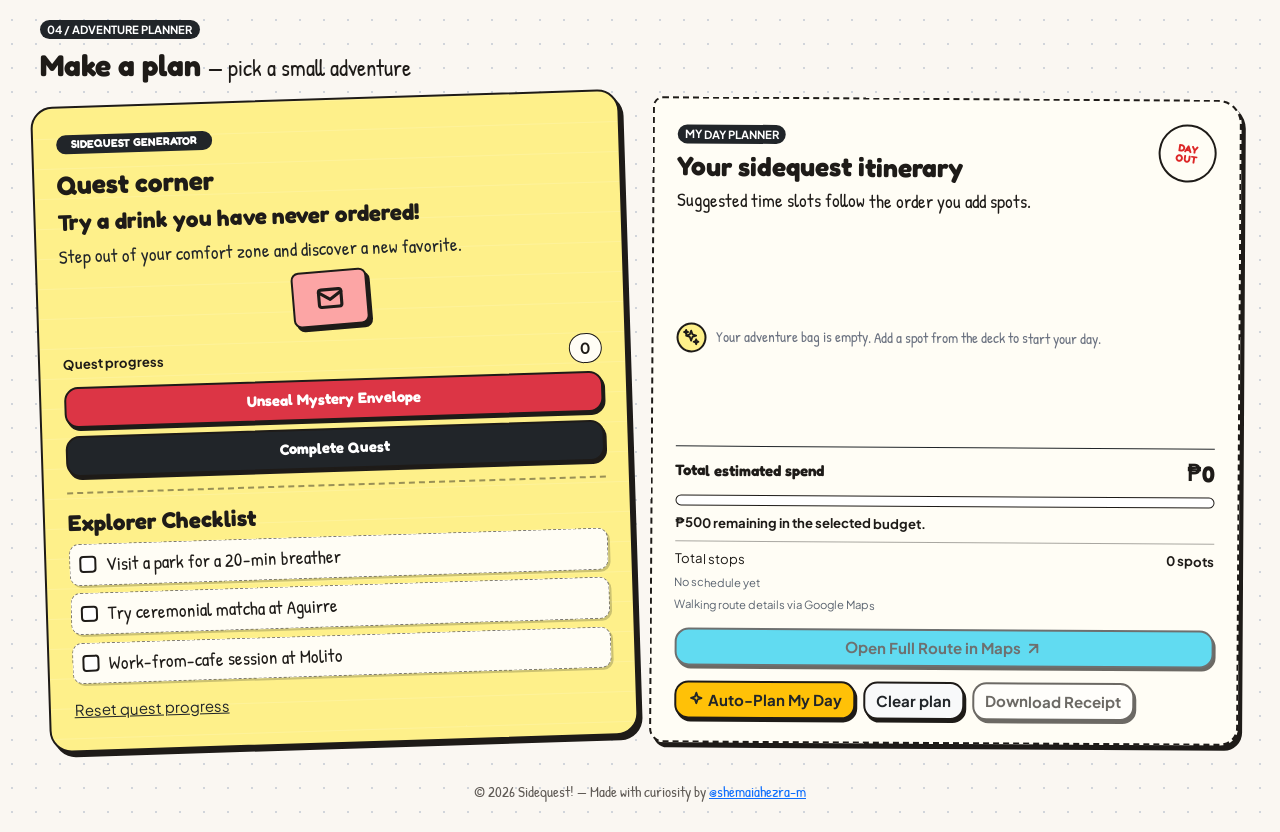
==== commit 470b8050: "Adjust text layout for mobile interface" ====
--- a/01-bento-layout/index.html
+++ b/01-bento-layout/index.html
@@ -49,13 +49,13 @@
           <div class="row g-2 align-items-center">
             <div class="col-12 col-xl-auto"><span class="neighborhood-label">NEIGHBORHOOD</span></div>
             <div class="col-12 col-xl">
-              <div class="d-flex justify-content-start justify-content-xl-center gap-2 flex-wrap">
-                <button id="btn-makati" class="btn btn-bento bg-info text-dark px-3 py-2" aria-pressed="true"
-                  onclick="switchLoc('makati')">Makati (Legazpi)</button>
-                <button id="btn-alabang" class="btn btn-bento bg-light px-3 py-2" aria-pressed="false"
-                  onclick="switchLoc('alabang')">Alabang (Molito-Westgate)</button>
-                <button id="btn-bf" class="btn btn-bento bg-light px-3 py-2" aria-pressed="false"
-                  onclick="switchLoc('bf')">BF Homes (Aguirre)</button>
+              <div class="neighborhood-options d-grid d-xl-flex justify-content-start justify-content-xl-center gap-2">
+                <button id="btn-makati" class="btn btn-bento bg-info text-dark" aria-label="Makati (Legazpi)" aria-pressed="true"
+                  onclick="switchLoc('makati')"><span class="d-xl-none">Makati</span><span class="d-none d-xl-inline">Makati (Legazpi)</span></button>
+                <button id="btn-alabang" class="btn btn-bento bg-light" aria-label="Alabang (Molito-Westgate)" aria-pressed="false"
+                  onclick="switchLoc('alabang')"><span class="d-xl-none">Alabang</span><span class="d-none d-xl-inline">Alabang (Molito-Westgate)</span></button>
+                <button id="btn-bf" class="btn btn-bento bg-light" aria-label="BF Homes (Aguirre)" aria-pressed="false"
+                  onclick="switchLoc('bf')"><span class="d-xl-none">BF Homes</span><span class="d-none d-xl-inline">BF Homes (Aguirre)</span></button>
               </div>
             </div>
             <div class="col-12 col-xl-3"><input id="searchInput" type="search"
@@ -245,6 +245,9 @@
         </div>
       </div>
     </section>
+    <footer class="site-footer font-hand text-center" aria-label="Copyright notice">
+      © 2026 Sidequest! — Made with curiosity by <a href="https://github.com/shemaiahezra-m" target="_blank" rel="noopener noreferrer">@shemaiahezra-m</a>
+    </footer>
     <div id="savedDrawerBackdrop" class="saved-drawer-backdrop" onclick="toggleSaved(false)"></div>
     <aside id="savedDrawer" class="saved-drawer" aria-labelledby="savedHeading" aria-hidden="true">
       <div class="d-flex justify-content-between align-items-center gap-3 mb-3">
--- a/01-bento-layout/style.css
+++ b/01-bento-layout/style.css
@@ -9,6 +9,10 @@
   --blue-pastel: #E0F2FE;
 }
 
+html {
+  font-size: clamp(14px, 3.4vw, 15px);
+}
+
 body {
   margin: 0;
   padding-block: 24px;
@@ -25,6 +29,12 @@
 
 .font-fredoka {
   font-family: 'Fredoka', sans-serif;
+}
+
+.site-footer {
+  padding: 1rem .5rem .25rem;
+  color: #5f5a55;
+  font-size: 1rem;
 }
 
 .loading-overlay {
@@ -930,6 +940,18 @@
   white-space: nowrap;
 }
 
+.neighborhood-options {
+  grid-template-columns: repeat(3, minmax(0, 1fr));
+}
+
+.neighborhood-options .btn {
+  min-width: 0;
+  padding: .55rem .25rem;
+  font-size: clamp(.72rem, 3.1vw, .9rem);
+  line-height: 1.15;
+  white-space: nowrap;
+}
+
 .ui-icon {
   display: inline-block;
   width: 1.2em;
